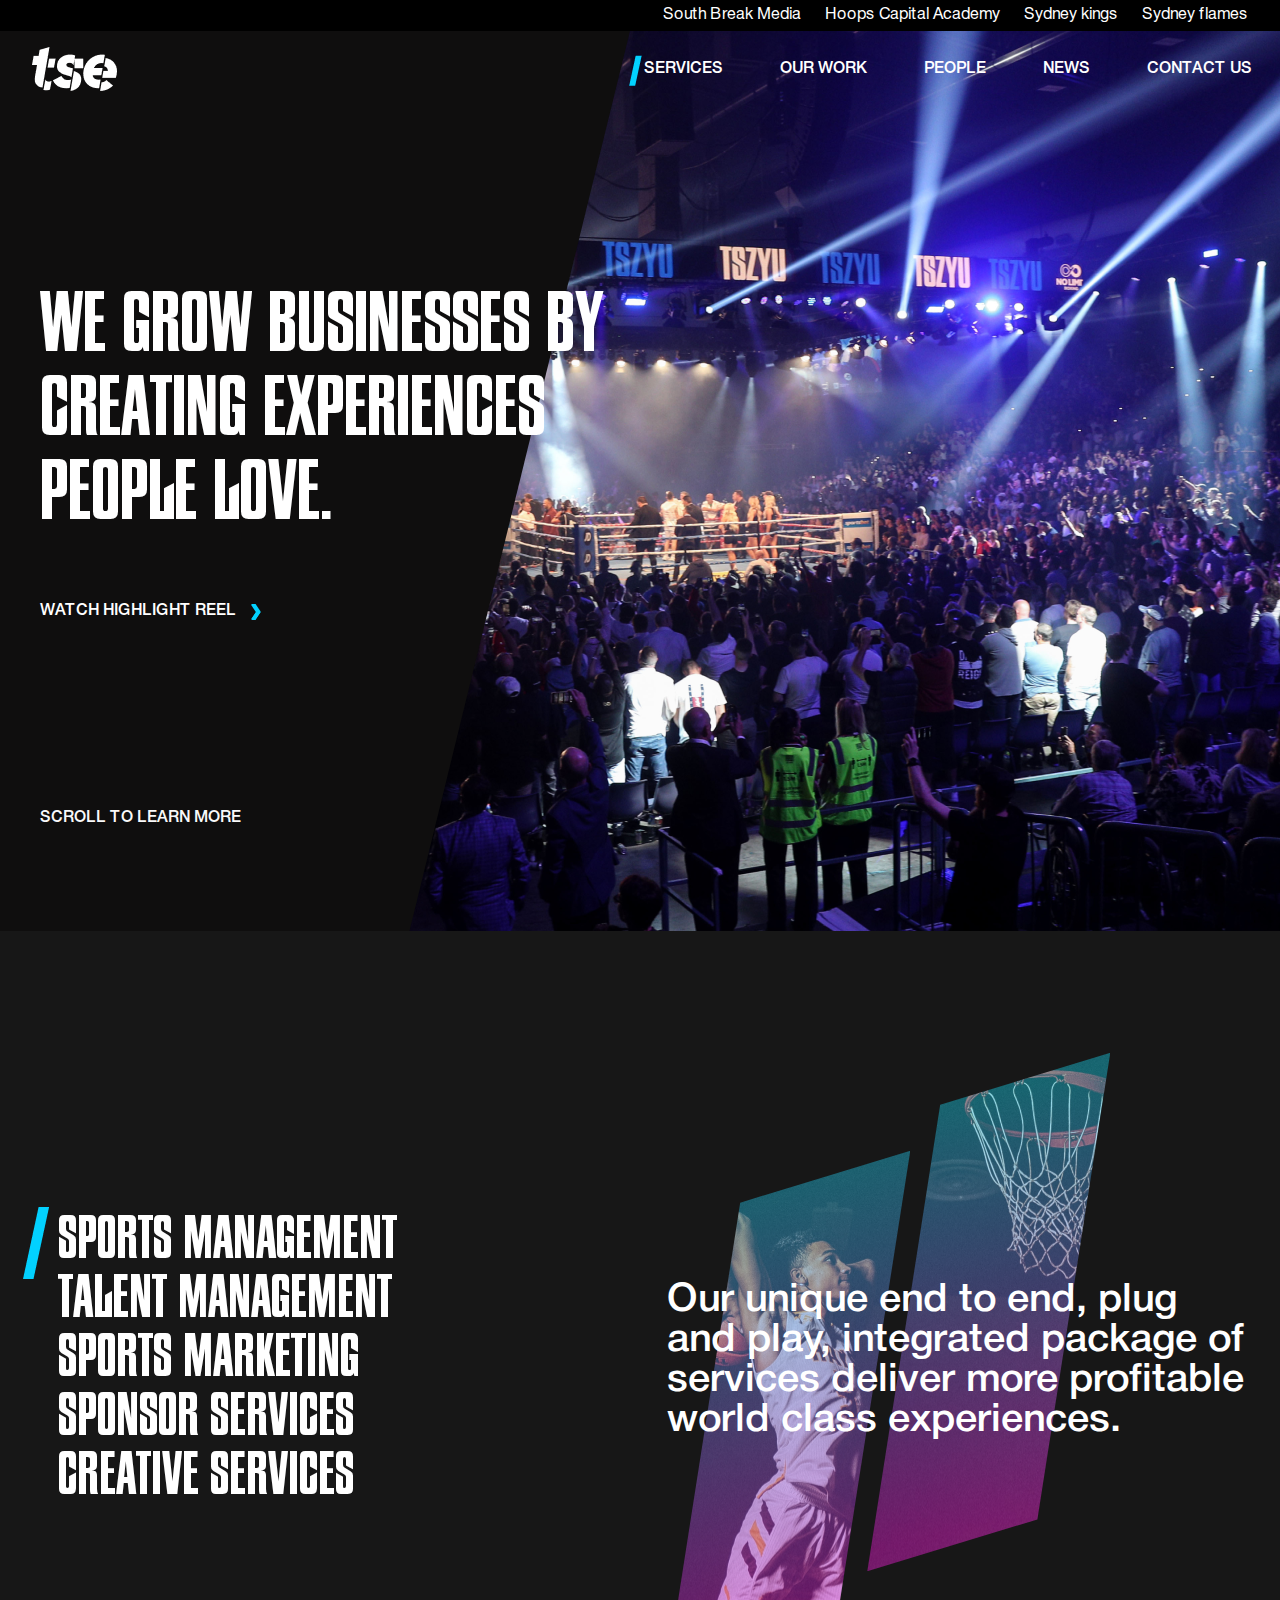
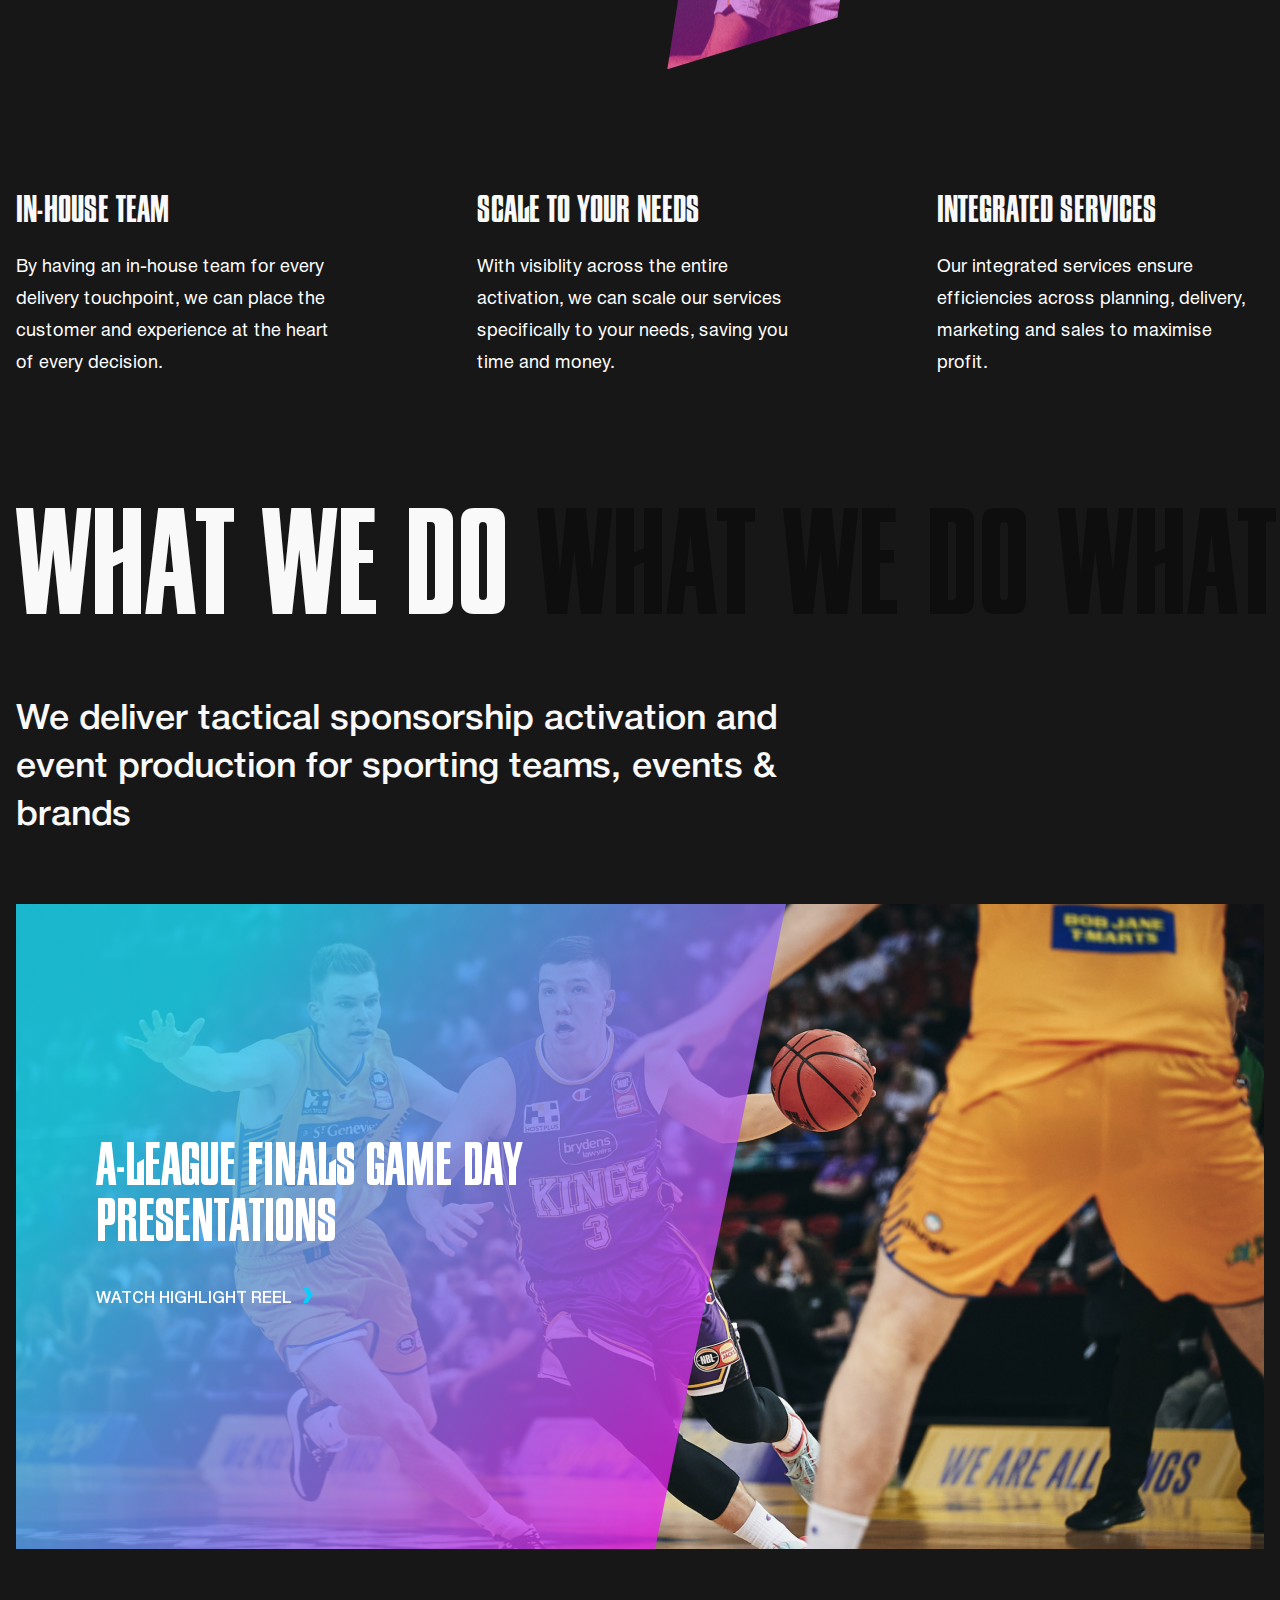
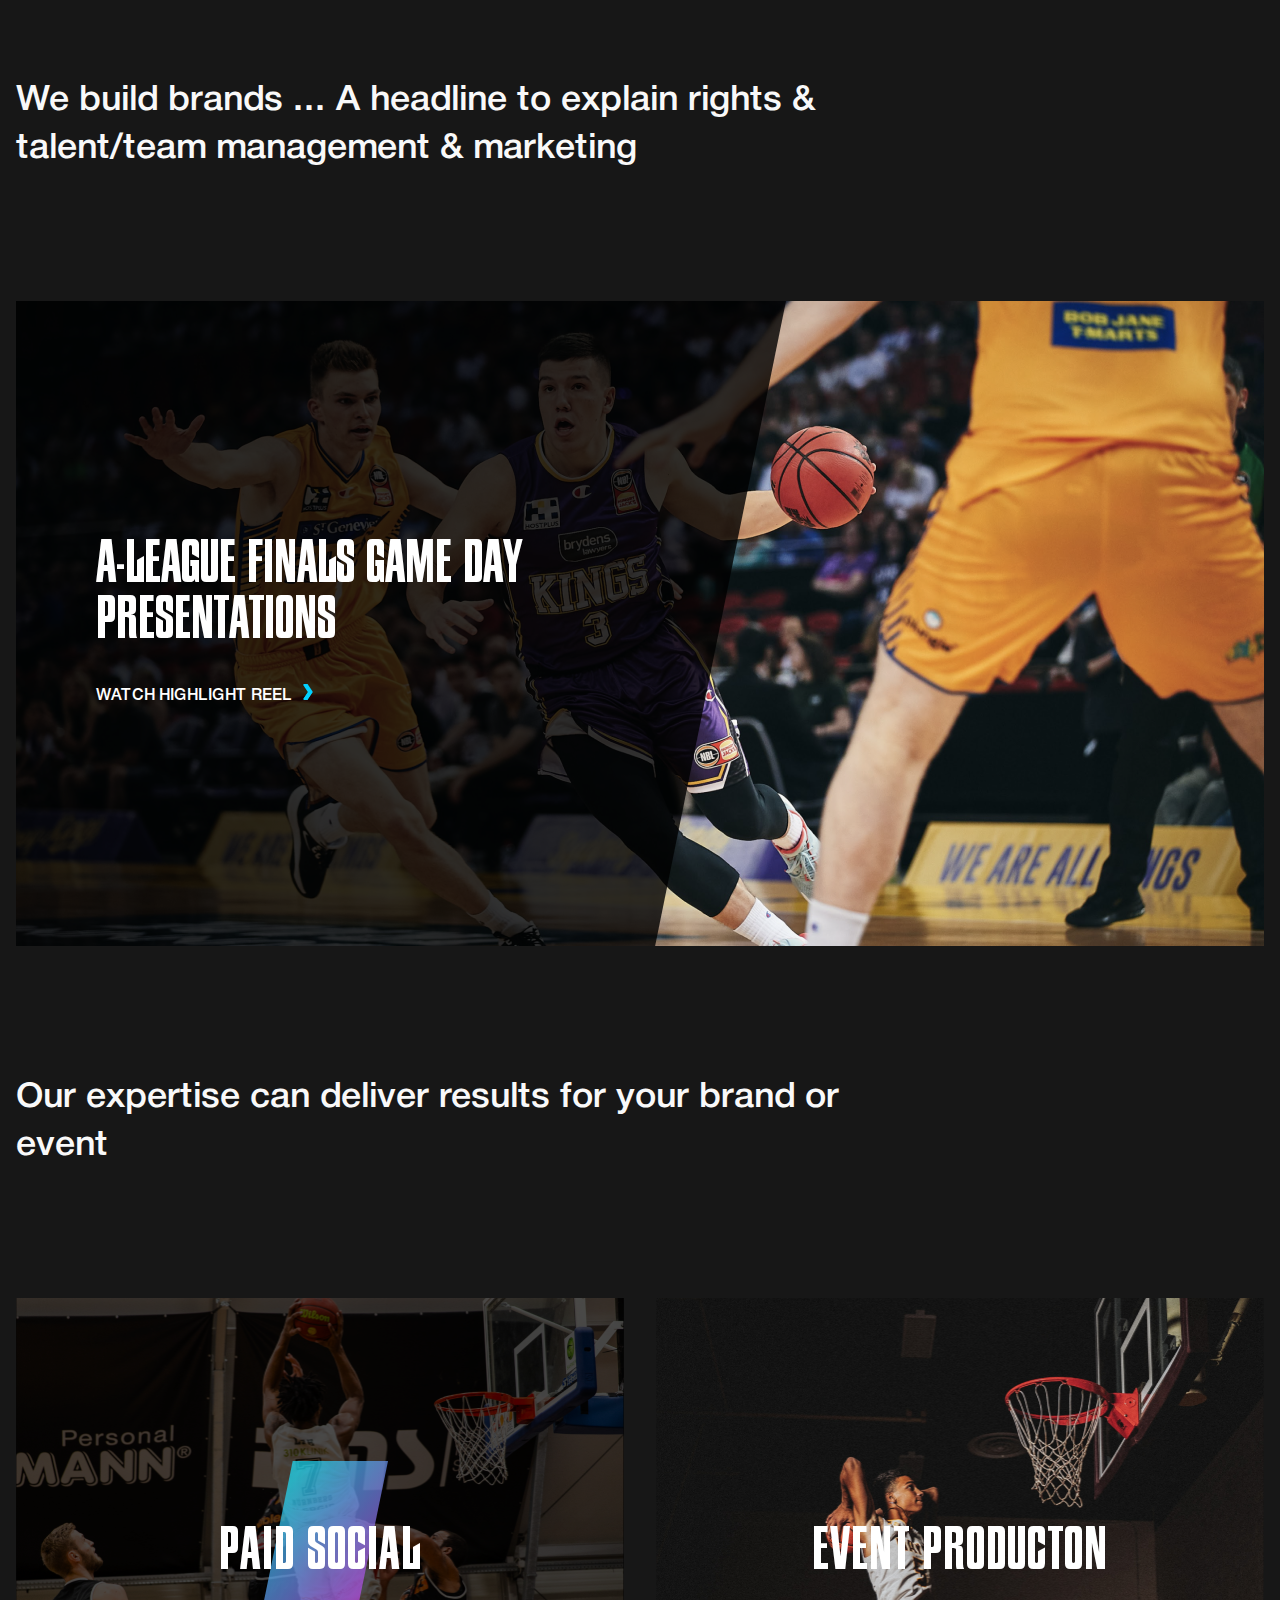
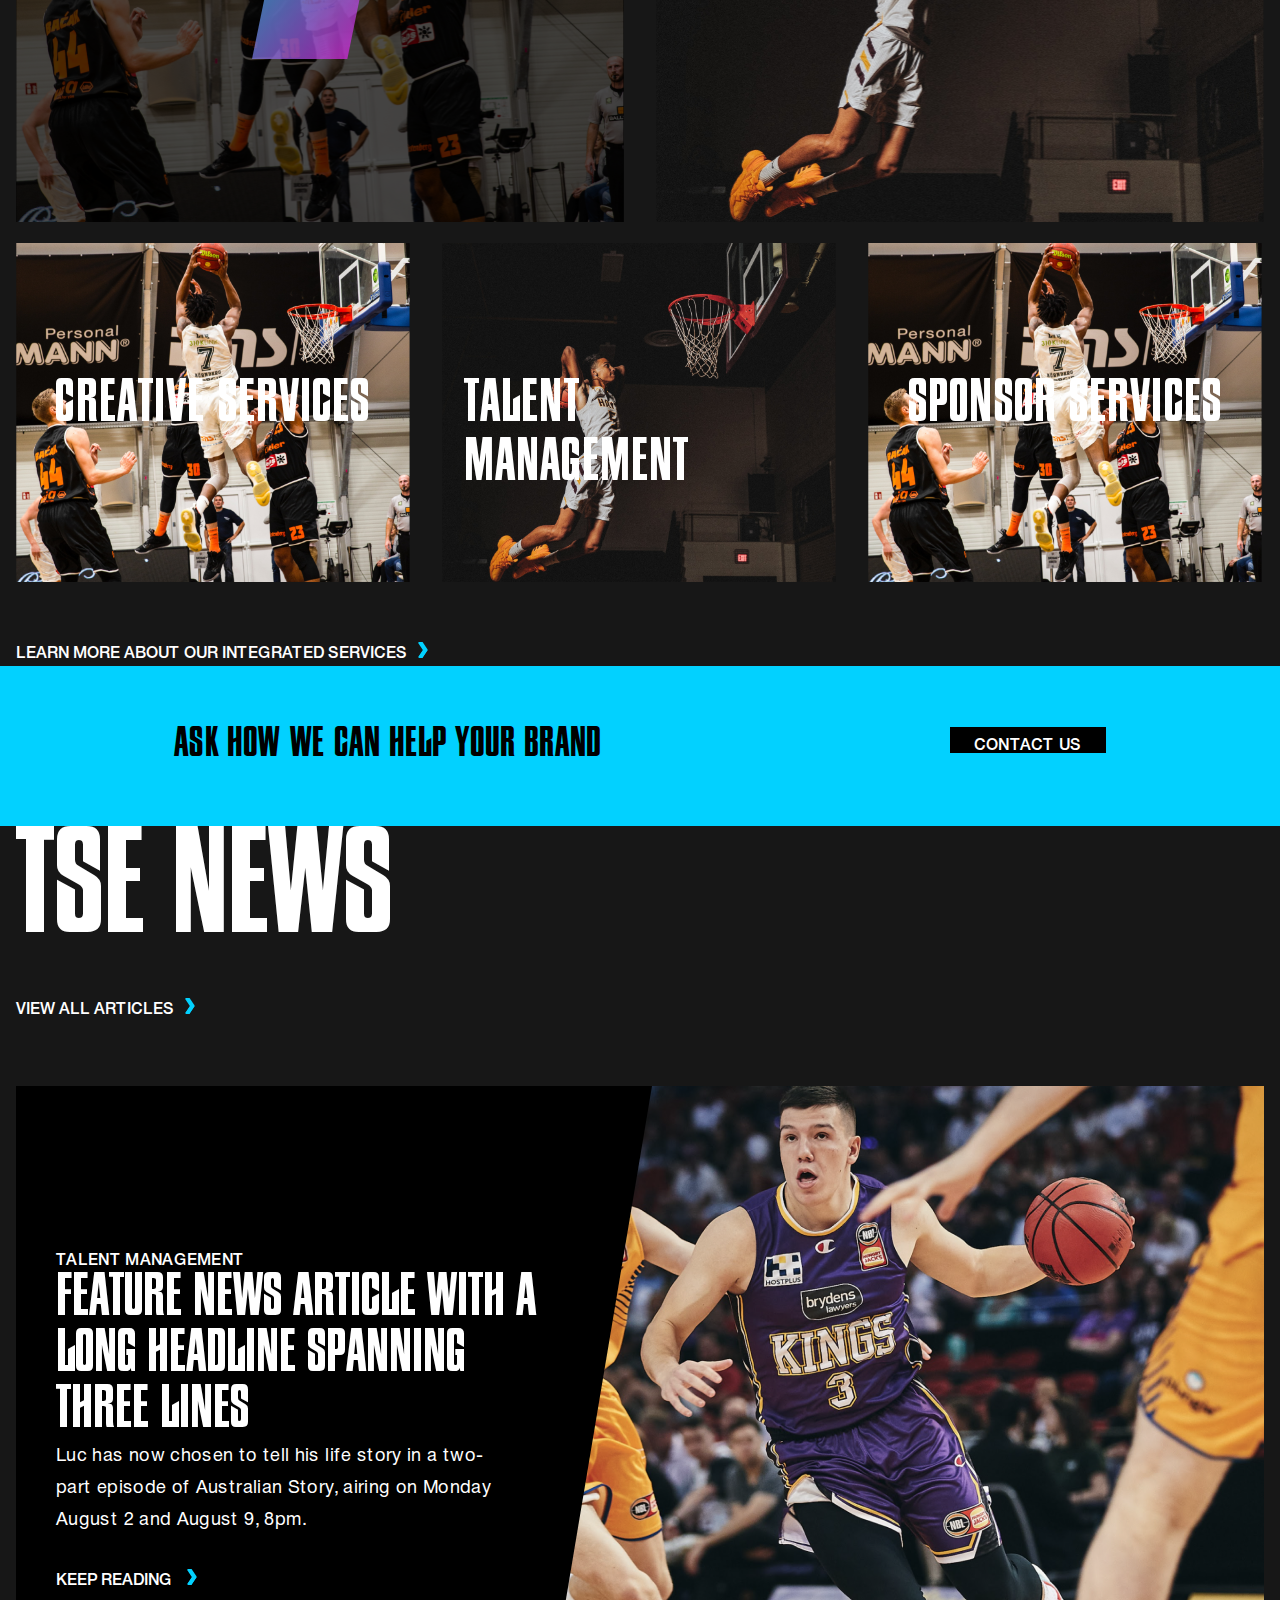
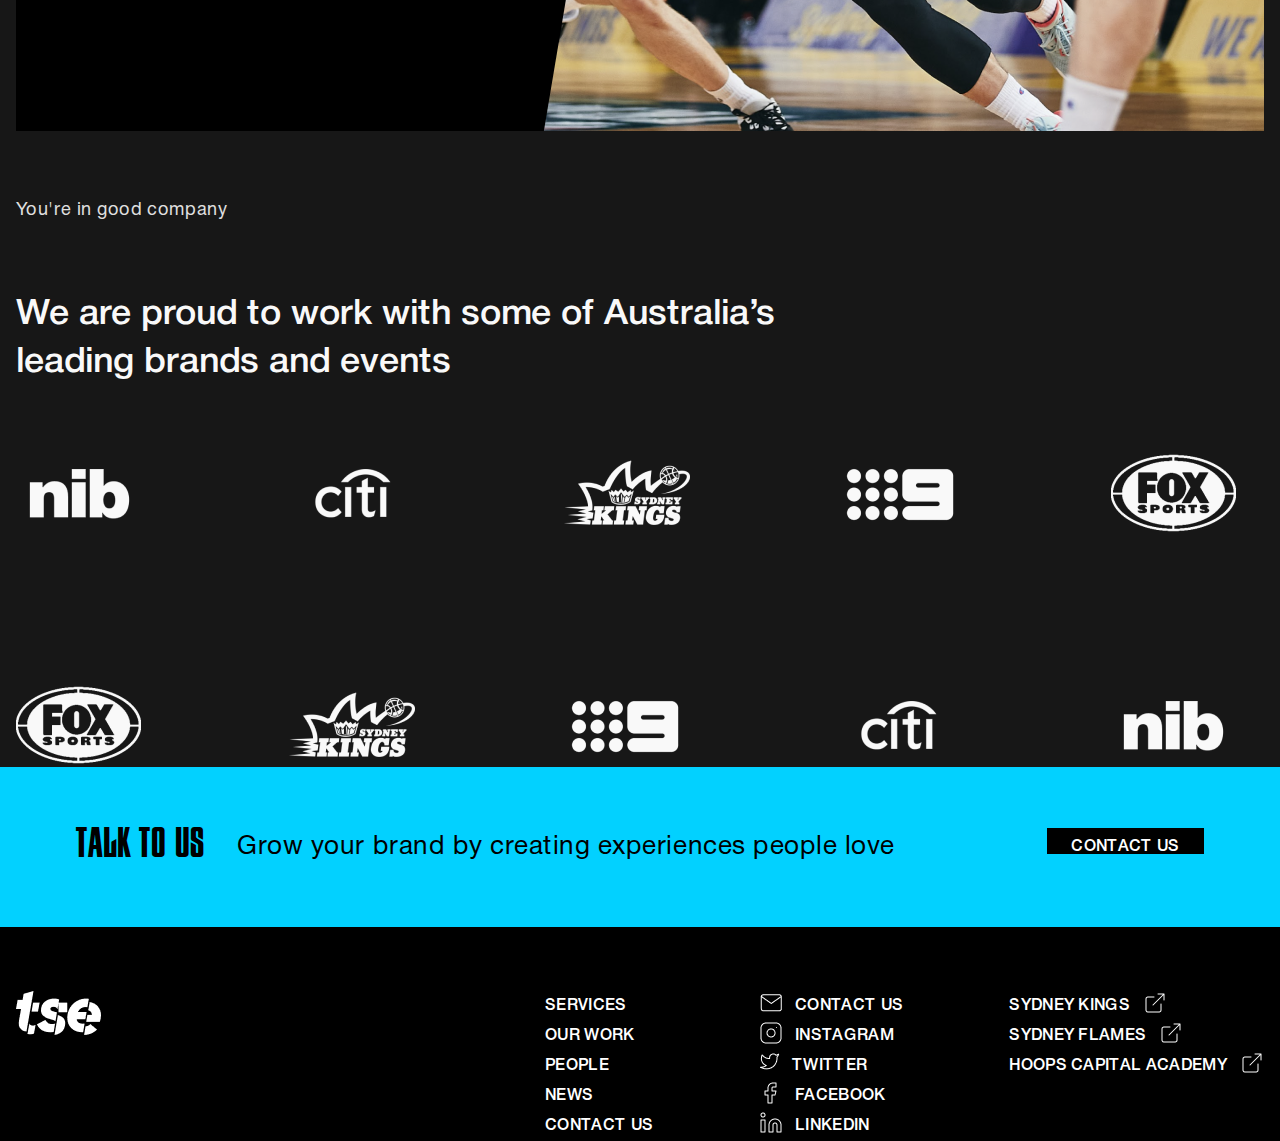
==== index.html @ 1f122dd1 "Made a slider" ====
<!doctype html>
<html lang="en">
    <head>
        <meta charset="utf-8">
        <title>TSE</title>
        <link rel="stylesheet" href="package/swiper-bundle.min.css" />
        <link rel="stylesheet" href="fonts/HelveticaNeue/stylesheet.css">
        <link rel="stylesheet" href="fonts/FiorelloCGCondensed/stylesheet.css">
        <link rel="stylesheet" href="css/reset.css">
        <link rel="stylesheet" href="css/style.css">
        
        <!-- <link rel="preconnect" href="fonts/FiorelloCGCondensed/stylesheet.css"> -->
        
        <meta name="viewport" content="width=device-width, initial-scale=1, minimum-scale=1, maximum-scale=1" />
    </head>
    <body>
        <section class="top-bar">
            <ul class="top-bar__items">
                <li><a href="#">South Break Media</a></li>
                <li><a href="#">Hoops Capital Academy</a></li>
                <li><a href="#">Sydney kings</a></li>
                <li><a href="#">Sydney flames</a></li>
            </ul>
        </section>
        <header class="header header-transparent">
            <img src="img/Logo.png">
            
                <nav class="header__navbar">
                    <ul>
                        <li class="active">
                            <!-- <img src="img/Slash Graphic.png"> -->
                            <a href="#" >Services</a>
                        </li>
                        <li><a href="#">OUR WORK</a></li>
                        <li><a href="#">People</a></li>
                        <li><a href="#">News</a></li>
                        <li><a href="#">Contact Us</a></li>
                    </ul>
                </nav>
            
        </header>
        <section class="preview">
            <img src="img/city-1 1 (1).png" class="preview__maim-img">
            <div class="previev__rectangle"></div>
            <div class="preview__text"> 
                <p class="preview__title">We grow businesses by creating experiences people love.</p>
                <p class="preview__watch-more"><a href="#">Watch highlight REEL <img src="img/Vector (8).png"></a></p>
                <p class="preview__learn-more"><a href="#">SCROLL TO LEARN MORE</a></p>
            </div>
        </section>
        <section class="services-tab">
            <div class="content-center">
                <div class="tab">
                    <button class="tablinks active"  onclick="openCity(event, 'London')">Sports Management</button>
                    <button class="tablinks" onclick="openCity(event, 'Paris')">Talent Management</button>
                    <button class="tablinks" onclick="openCity(event, 'Tokyo')">Sports Marketing</button>
                    <button class="tablinks" onclick="openCity(event, 'Sponsor')">Sponsor Services</button>
                    <button class="tablinks" onclick="openCity(event, 'Tokyo')">Creative Services</button>
                </div>
                <!-- <div class="services-tab__text-and-rectangle"> -->
                <div id="London" class="tabcontent" style="display: flex;">
                    <div class="services-tab__rectangle">
                        <div class="services-tab__rectangle-left" style="background: url(img/image-4.png)"></div>
                        <div class="services-tab__rectangle-right" style="background: url(img/image-5.png)"></div>
                    </div>
                    <p>Our unique end to end, plug and play, integrated package of services deliver more profitable world class experiences.</p>
                </div>
                
                <div id="Paris" class="tabcontent">
                    <p>Our unique end to end, plug and play, integrated package of services deliver more profitable world class experiences.</p>
                </div>
                
                <div id="Tokyo" class="tabcontent">
                    <div class="services-tab__rectangle">
                        <div class="services-tab__rectangle-left" style="background: url(img/image-4.png)"></div>
                        <div class="services-tab__rectangle-right" style="background: url(img/image-5.png)"></div>
                    </div>
                    <p>Our unique end to end, plug and play, integrated package of services deliver more profitable world class experiences.</p>
                </div>
                
                <div id="Sponsor" class="tabcontent">
                    <p>Our unique end to end, plug and play, integrated package of services deliver more profitable world class experiences.</p>
                </div>

                <div id="London" class="tabcontent">
                    <div class="services-tab__rectangle">
                        <div class="services-tab__rectangle-left" style="background: url(img/image-4.png)"></div>
                        <div class="services-tab__rectangle-right" style="background: url(img/image-5.png)"></div>
                    </div>
                        <p>Our unique end to end, plug and play, integrated package of services deliver more profitable world class experiences.</p>
                </div>
            </div>
            <div class="services-tab__wrapper">
                <div class="services-tab__wrapper-column">
                    <h2>IN-HOUSE TEAM</h2>
                    <p>By having an in-house team for every delivery touchpoint, we can place the customer and experience at the heart of every decision.</p>
                </div>
                <div class="services-tab__wrapper-column">
                    <h2>SCALE TO YOUR NEEDS</h2>
                    <p>With visiblity across the entire activation, we can scale our services specifically to your needs, saving you time and money.</p>
                </div>
                <div class="services-tab__wrapper-column">
                    <h2>INTEGRATED SERVICES</h2>
                    <p>Our integrated services ensure efficiencies across planning, delivery, marketing and sales to maximise profit.</p>
                </div>
            </div>
        </section>
        <section class="big-title">
            <div class="big-title__content-center">
                <div class="big-title__main">
                    <h1 class="big-title__white-title">What We do</h1>
                    <div class="big-title__black-title-main">
                        <h1 class="big-title__black-title">What We do</h1>
                        <h1 class="big-title__black-title">What We do</h1>
                    </div>
                </div>
                <p>We deliver tactical sponsorship activation and event production for sporting teams, events & brands </p>
        </section>
        <section class="sliders">
            <div class="sliders__content-center">
                <div class="swiper mySwiper">
                    <div class="swiper-wrapper">
                        <div class="swiper-slide sliders__main">
                            <img src="img/Rectangle.png">
                        <div class="sliders__rectangle">
                            <div class="sliders__rectangle-text">
                                <p class="sliders__rectangle-title">A-league finals game day presentations</p>
                                <p class="sliders__rectangle-watch-more"><a href="#">Watch highlight REEL <img src="img/Vector (8).png"></a></p>
                            </div>
                        </div>
                        </div>
                        <div class="swiper-slide sliders__main">
                            <img src="img/Rectangle.png">
                        <div class="sliders__rectangle">
                            <div class="sliders__rectangle-text">
                                <p class="sliders__rectangle-title">A-league finals game day presentations</p>
                                <p class="sliders__rectangle-watch-more"><a href="#">Watch highlight REEL <img src="img/Vector (8).png"></a></p>
                            </div>
                        </div>
                        </div>
                        <div class="swiper-slide sliders__main">
                            <img src="img/Rectangle.png">
                        <div class="sliders__rectangle sliders__rectangle-black">
                            <div class="sliders__rectangle-text">
                                <p class="sliders__rectangle-title">A-league finals game day presentations</p>
                                <p class="sliders__rectangle-watch-more"><a href="#">Watch highlight REEL <img src="img/Vector (8).png"></a></p>
                            </div>
                        </div>
                        </div>
                    </div>
                </div>
                <p class="sliders__text">We build brands ... A headline to explain rights & talent/team management & marketing</p>
                <div class="sliders__main">
                    <img src="img/Rectangle.png">
                <div class="sliders__rectangle sliders__rectangle-black">
                    <div class="sliders__rectangle-text">
                        <p class="sliders__rectangle-title">A-league finals game day presentations</p>
                        <p class="sliders__rectangle-watch-more"><a href="#">Watch highlight REEL <img src="img/Vector (8).png"></a></p>
                    </div>
                </div>
                
            </div>
            <p class="sliders__text">Our expertise can deliver results for your brand or event</p>
            <div class="sliders__wrapper">
                <a href="#" class="sliders__wrapper-item">
                    <img src="img/Rectangle 196.png">
                    <div class="sliders__transparent"></div>
                    <div class="sliders__rectangle-and-title">
                        <div class="sliders__wrapper-rectangle"></div>
                        <p>PAID SOCIAL</p>
                    </div>
                </a>
                <a href="#" class="sliders__wrapper-item">
                    <img src="img/Rectangle 197.png">
                    <!-- <div class="sliders__transparent"></div> -->
                    <div class="sliders__rectangle-and-title">
                        
                        <p>EVENT PRODUCTON</p>
                    </div>
                </a>
                <a href="#" class="sliders__wrapper-item sliders__wrapper-item-mini">
                    <img src="img/Rectangle 196.png">
                    <!-- <div class="sliders__transparent"></div> -->
                    <div class="sliders__rectangle-and-title">
                        <p>Creative Services</p>
                    </div>
                 </a>
                 <a href="#" class="sliders__wrapper-item sliders__wrapper-item-mini">
                    <img src="img/Rectangle 197.png">
                    <!-- <div class="sliders__transparent"></div> -->
                    <div class="sliders__rectangle-and-title">
                        <p>Talent Management</p>
                    </div>
                 </a>
                 <a href="#" class="sliders__wrapper-item sliders__wrapper-item-mini">
                    <img src="img/Rectangle 196.png">
                    <!-- <div class="sliders__transparent"></div> -->
                    <div class="sliders__rectangle-and-title">
                        <p>Sponsor Services</p>
                    </div>
                 </a>
                
            </div>
            <p class="sliders__rectangle-watch-more"><a href="#">Learn more about our integrated services<img src="img/Vector (8).png"></a></p>
            </div>
        </section>
        <section class="contact-us">
            <p class="contact-us__title">Ask how we can help your brand</p>
            <div><a href="#" class="contact-us__button">Contact us</a></div>
        </section>
        <section class="news">
            <div class="news__content-center">
                <h1>TSE News</h1>
                <p class="sliders__rectangle-watch-more"><a href="#">View all articles<img src="img/Vector (8).png"></a></p>
            
               <div class="sliders__main">
                    <img class="black-rectangle-sliders" src="img/Kings.png">
                <div class="sliders__black-rectangle">
                    <p class="sliders__rectangle-category">TALENT MANAGEMENT</p>
                    <div class="sliders__rectangle-text black-rectangle-sliders-text">
                        
                        <p class="sliders__rectangle-title">Feature news article with a long headline spanning three lines</p>
                        <p class="sliders__rectangle-main-text">Luc has now chosen to tell his life story in a two-part episode of Australian Story, airing on Monday August 2 and August 9, 8pm. </p>
                        <p class="sliders__rectangle-watch-more"><a href="#">keep reading <img src="img/Vector (8).png"></a></p>
                    </div>
                </div>
                </div>
                <div class="main-text-width">
                    <p class="small-text">You're in good company</p>
                    <p class="sliders__text">We are proud to work with some of Australia’s leading brands and events</p>
                </div>
                <div class="wrapper-logo">
                    <div class="wrapper-logo-item"><img src="img/Nib.png"></div>
                    <div class="wrapper-logo-item"><img src="img/City.png"></div>
                    <div class="wrapper-logo-item"><img src="img/Kin.png"></div>
                    <div class="wrapper-logo-item"><img src="img/9.png"></div>
                    <div class="wrapper-logo-item"><img src="img/Fox.png"></div>
                    <div class="wrapper-logo-item"><img src="img/Fox.png"></div>
                    <div class="wrapper-logo-item"><img src="img/Kin.png"></div>
                    <div class="wrapper-logo-item"><img src="img/9.png"></div>
                    <div class="wrapper-logo-item"><img src="img/City.png"></div>
                    <div class="wrapper-logo-item"><img src="img/Nib.png"></div>
                    
                </div>
            </div>
        </section>
        <section class="contact-us">
            <div class="contact-us__tittle-and-text">
                <p class="contact-us__title">Talk to us</p>
            <p class="contact-us__text">Grow your brand by creating experiences people love</p>
        </div>
            <div><a href="#" class="contact-us__button">Contact us</a></div>
        </section>
        <footer class="footer">
            <div class="footer__content-center">
            <div class="footer__logo">
                <img src="img/Logo.png">
            </div>
            <div class="footer__main">
                <div class="footer__menu">
                    <nav class="footer__navbar">
                        <ul>
                            <li><a href="#" >Services</a></li>
                            <li><a href="#">OUR WORK</a></li>
                            <li><a href="#">People</a></li>
                            <li><a href="#">News</a></li>
                            <li><a href="#">Contact Us</a></li>
                        </ul>
                    </nav>
                </div>
                <div class="footer__main-social-media">
                    <div class="footer__social-media"><img src="img/Email.png"><a href="#">CONTACT US</a></div>
                    <div class="footer__social-media"><img src="img/instagram.png"><a href="#">Instagram</a></div>
                    <div class="footer__social-media"><img src="img/twitter .png"><a href="#">Twitter</a></div>
                    <div class="footer__social-media"><img src="img/Facebook .png"><a href="#">Facebook</a></div>
                    <div class="footer__social-media"><img src="img/linkedin.png"><a href="#">LINKEDIN</a></div>
                </div>
                <div class="footer__links">
                    <div class="footer__links-elem"><a href="#">SYDNEY KINGS</a><img src="img/external-link.png"></div>
                    <div class="footer__links-elem"><a href="#">SYDNEY FLAMES</a><img src="img/external-link.png"></div>
                    <div class="footer__links-elem"><a href="#">Hoops Capital Academy</a><img src="img/external-link.png"></div>
                </div>
            </div>
        </div>
        </footer>  
        <script src="package/swiper-bundle.min.js"></script>
        <script src="TSE.js"></script>
    </body>
---- fonts/HelveticaNeue/stylesheet.css ----
@font-face {
    font-family: 'HelveticaNeueCyr';
    src: url('HelveticaNeueCyr-MediumItalic.woff2') format('woff2'),
        url('HelveticaNeueCyr-MediumItalic.woff') format('woff');
    font-weight: 500;
    font-style: italic;
    font-display: swap;
}

@font-face {
    font-family: 'HelveticaNeueCyr';
    src: url('HelveticaNeueCyr-Medium.woff2') format('woff2'),
        url('HelveticaNeueCyr-Medium.woff') format('woff');
    font-weight: 500;
    font-style: normal;
    font-display: swap;
}

@font-face {
    font-family: 'HelveticaNeueCyr';
    src: url('HelveticaNeueCyr-MediumItalic.woff2') format('woff2'),
        url('HelveticaNeueCyr-MediumItalic.woff') format('woff');
    font-weight: 500;
    font-style: italic;
    font-display: swap;
}

@font-face {
    font-family: 'HelveticaNeueCyr';
    src: url('HelveticaNeueCyr-BoldItalic.woff2') format('woff2'),
        url('HelveticaNeueCyr-BoldItalic.woff') format('woff');
    font-weight: bold;
    font-style: italic;
    font-display: swap;
}

@font-face {
    font-family: 'HelveticaNeueCyr';
    src: url('HelveticaNeueCyr-Roman.woff2') format('woff2'),
        url('HelveticaNeueCyr-Roman.woff') format('woff');
    font-weight: normal;
    font-style: normal;
    font-display: swap;
}

@font-face {
    font-family: 'HelveticaNeueCyr';
    src: url('HelveticaNeueCyr-Italic.woff2') format('woff2'),
        url('HelveticaNeueCyr-Italic.woff') format('woff');
    font-weight: normal;
    font-style: italic;
    font-display: swap;
}

@font-face {
    font-family: 'HelveticaNeueCyr';
    src: url('HelveticaNeueCyr-Bold.woff2') format('woff2'),
        url('HelveticaNeueCyr-Bold.woff') format('woff');
    font-weight: bold;
    font-style: normal;
    font-display: swap;
}

@font-face {
    font-family: 'HelveticaNeueCyr';
    src: url('HelveticaNeueCyr-Italic.woff2') format('woff2'),
        url('HelveticaNeueCyr-Italic.woff') format('woff');
    font-weight: normal;
    font-style: italic;
    font-display: swap;
}

@font-face {
    font-family: 'HelveticaNeueCyr';
    src: url('HelveticaNeueCyr-Medium.woff2') format('woff2'),
        url('HelveticaNeueCyr-Medium.woff') format('woff');
    font-weight: 500;
    font-style: normal;
    font-display: swap;
}

@font-face {
    font-family: 'HelveticaNeueCyr';
    src: url('HelveticaNeueCyr-Roman.woff2') format('woff2'),
        url('HelveticaNeueCyr-Roman.woff') format('woff');
    font-weight: normal;
    font-style: normal;
    font-display: swap;
}

@font-face {
    font-family: 'HelveticaNeueCyr';
    src: url('HelveticaNeueCyr-BoldItalic.woff2') format('woff2'),
        url('HelveticaNeueCyr-BoldItalic.woff') format('woff');
    font-weight: bold;
    font-style: italic;
    font-display: swap;
}

@font-face {
    font-family: 'HelveticaNeueCyr';
    src: url('HelveticaNeueCyr-Bold.woff2') format('woff2'),
        url('HelveticaNeueCyr-Bold.woff') format('woff');
    font-weight: bold;
    font-style: normal;
    font-display: swap;
}
---- fonts/FiorelloCGCondensed/stylesheet.css ----
@font-face {
    font-family: 'Fiorello CG Condensed';
    src: url('FiorelloCGCondensed.woff2') format('woff2'),
        url('FiorelloCGCondensed.woff') format('woff');
    font-weight: normal;
    font-style: normal;
    font-display: swap;
}
---- css/style.css ----
body{
    font-family: 'HelveticaNeueCyr';
}
.top-bar {
    background-color:#000000;
}
.top-bar__items {
    display: flex;
    justify-content: flex-end;
    gap: 24px;
    padding-top: 8px;
    padding-bottom: 8px;
    padding-right: 32px;
}
.top-bar__items a {
    color: #FFFFFF;

}
.header {
    display: flex;
    justify-content: space-between;
    align-items: center;
    height: 76px;
    margin-bottom: -76px;
}
.header__navbar {
    z-index: 2;
}
.header__navbar ul {
    display: flex;
    gap: 29px;
}
.header__navbar li {
    text-transform: uppercase;
    margin-right: 28px;
    position: relative;
   
}
.header__navbar a {
    color: #FFFFFF;
    font-weight: 500;
}
.header__navbar li.active::before {
    content: url('../img/Slash Graphic.png');
    color: #02D1FF;
    font-size: 30px;
    font-weight: bold;
    position: absolute;
    top: -7px;
    left: -15px;
}
.header-transparent img {
    z-index: 2;
    margin-left: 32px;
}
.preview__maim-img {
    
    height: 100%;
    width: 100%;
    position: absolute;
    object-fit: cover;
    
}
.preview {
    height: 900px;
    position: relative;
}
.previev__rectangle {
    width: 630px;
    height: 100%;
    background-color: #0F0E0E;
    clip-path: polygon(0% 0%, 100% 0%, 65% 100%, 0% 100%);
    position: absolute;
    
}
.preview__text {
    position: relative;
    width: 612px;
    padding-top: 257px;
    margin-left: 40px;
}
.preview__title {
    font-family: 'Fiorello CG Condensed';
    font-size: 80px;
    font-weight: 400;
    color: #FFFFFF;
    text-transform: uppercase;
   

}
.preview__watch-more  {
    font-size: 16px;
    text-transform: uppercase;
    font-weight: 500;
     margin-top: 64px;
}
.preview__watch-more a {
    color: #FFFFFF;
}
.preview__watch-more img {
    margin-left: 11px;
}

.preview__learn-more  {
   text-transform: uppercase;
    font-weight: 500;
    margin-top: 191px;
}
.preview__learn-more a {
    color: #F9F9F9;
}

.services-tab {
    background-color: #171717;
    display: flex;
    justify-content: center;
    flex-direction: column;
    align-items: center;
}
.content-center {
    max-width: 1248px;
    display: flex;
    align-items: center;
    justify-content: space-between;
    padding-top: 125px;
    padding-bottom: 128px;
    gap: 17vw;
}

.tab button.active::before {
    content: url('../img/Slash Graphic-2.png');
    position: absolute;
    top: -7px;
    left: -35px;
}
/* Стиль табуляции */
.tab {
    width: 417px;
    padding-left: 37px;
}
/* Стиль кнопок внутри вкладок */
.tab button {
    font-family:'Fiorello CG Condensed' ;
    font-weight: 400;
    font-size: 56px;
    text-transform: uppercase;
     display: block;
    background-color: inherit;
    color: #FFFFFF;
    width: 100%;
    border: none;
    outline: none;
    text-align: left;
    cursor: pointer;
    transition: 0.3s;
    position: relative;
}
    
/* Изменение цвета фона кнопок при наведении курсора мыши */
.tab button:hover {
    /* background-color: #ddd; */
}
/* Создание класса активной/текущей "вкладки кнопки" */
.tab button.active {
     /* background-color: #ccc; */
}
/* Стиль содержимого вкладки */
.tabcontent {
    display: none;
    color: #FFFFFF;
    padding: 0px 12px;
    position: relative;
    border-left: none;
    min-height: 610px;
    align-items: center;
}
.tabcontent p {
    max-width: 580px;
    position: relative;
    font-family:'HelveticaNeueCyr';
    font-weight: 500;
    font-size: 40px;
}
.services-tab__rectangle {
    position: absolute;
    display: flex;
}
.services-tab__rectangle-left {
    width: 243px;
    height: 518.45px;
    margin-top: 98px;
    margin-right: -43px;
    clip-path: polygon(30% 10%, 100% 0%, 70% 90%, 0% 100%);
}
.services-tab__rectangle-right {
    width: 243px;
    height: 518.45px;
    clip-path: polygon(30% 10%, 100% 0%, 70% 90%, 0% 100%);
}
.services-tab__wrapper {
    display: flex;
    gap: 133.5px;
    flex-wrap: wrap;
}
.services-tab__wrapper-column {
    width: 327px;
}
.services-tab__wrapper-column h2 {
    font-family:'Fiorello CG Condensed';
    font-weight: 400;
    font-size: 36px;
    color: #F9F9F9;
    padding-bottom: 20px;
}
.services-tab__wrapper-column p{
    font-family:'HelveticaNeueCyr';
    color: #FFFFFF;
    font-weight: 400;
    font-size: 18px;
    line-height: 32px;
}
.big-title { 
    background-color: #171717;
    display: flex;
    flex-direction: column;
    align-items: center;
    overflow-x: hidden;
    
}
.big-title__main {
    display: flex;
    gap: 2vw;
    padding-top: 128px;
    padding-bottom: 48px;
}
.big-title h1 {
    font-family: 'Fiorello CG Condensed';
    font-weight: 400;
    font-size: 140px;
    line-height: 140px;
    text-transform: uppercase;
}
.big-title__white-title {
    color: #F9F9F9;
    min-width: 521px;
}
.big-title__black-title {
    color: #0F0E0E;
    min-width: 521px;

}
.big-title p {
    max-width: 825px;
    font-family: 'HelveticaNeueCyr';
    font-weight: 500;
    font-size: 36px;
    line-height: 48px;
    color: #F9F9F9;
  
}
.big-title__content-center {
    width: 1248px;
    position: relative;
    
}
.big-title__black-title-main {
    display: flex;
    position: absolute;
    left: 521px;
}

.sliders {
    background-color: #171717;
    display: flex;
    justify-content: center;
   
}
.sliders__content-center {
    width: 1248px;
    /* position: relative; */
   

}
.sliders__main {
    position: relative;
   
    padding-top: 64px;
    padding-bottom: 64px;
}

.sliders__content-center img {
    position: absolute;

}
.sliders__rectangle {
    width: 770px;
    height: 645px;
    display: flex;
    align-items: center;
    background: linear-gradient(129.07deg, rgba(30, 224, 251, 0.8) 18.88%, rgba(237, 22, 227, 0.8) 92.67%);
    clip-path: polygon(0% 0%, 100% 0%, 83% 100%, 0% 100%);
}
.sliders__rectangle-text {
   
    padding-left: 80px;
}
.sliders__rectangle-title {
    max-width: 484px;
    font-family: 'Fiorello CG Condensed';
    font-weight: 400;
    font-size: 56px;
    line-height: 56px;
    text-transform: uppercase;
    color: #FFFFFF;
    

}
.sliders__rectangle-watch-more  {
    font-family: 'HelveticaNeueCyr';
    font-weight: 500;
    font-size: 16px;
    line-height: 24px;
    text-transform: uppercase;
    
    padding-top: 32px;
   

}
.sliders__rectangle-watch-more a{
    color: #FFFFFF;
}
.sliders__rectangle-watch-more img {
    margin-left: 11px;
}
.sliders__text {
    max-width: 825px;
    font-family: 'HelveticaNeueCyr';
    font-weight: 500;
    font-size: 36px;
    line-height: 48px;
    color: #F9F9F9;
    padding-bottom: 64px;
    padding-top: 64px;
    
}
.sliders__rectangle-black{
    background: rgba(0, 0, 0, 0.8);
}
.sliders__wrapper {
    display: flex;
    flex-wrap: wrap;
    gap: 32px;
    padding-top: 64px;
    padding-bottom: 40px;
}
/* .sliders__wrapper img {
    height: 100%;
} */
.sliders__wrapper-item {
    width: 608px; 
    height: 524px;
    display: flex;
    align-items: center;
    justify-content: center;
    position: relative;
} 
.sliders__wrapper-rectangle {
    width: 136.15px;
height: 198.76px;
background: linear-gradient(129.07deg, #1EE0FB 18.88%, #ED16E3 92.67%);
clip-path: polygon(30% 0%, 100% 0%, 70% 100%, 0% 100%);
opacity: 0.7;
}
.sliders__rectangle-and-title p {
    position: absolute;
    font-family: 'Fiorello CG Condensed';
font-weight: 400;
font-size: 56px;
letter-spacing: 0.02em;
text-transform: uppercase;
top: 64px;

color: #FFFFFF;
}
.sliders__transparent {
    width: 608px; 
    height: 524px;
    background-color: #000000;
    opacity: 0.7;
}
.sliders__rectangle-and-title {
    position: absolute;
    Width: 350px;
    height: 198.76px;
    display: flex;
    justify-content: center;
}
.sliders__wrapper-item-mini {
    width: 394px;
    height: 316px;
} 
.contact-us {
    background-color: #02D1FF;
    display: flex;
    justify-content: space-around;
    align-items: center;

}
.contact-us__title {
    font-family: 'Fiorello CG Condensed';
    font-weight: 400;
    font-size: 40px;
    line-height: 40px;
    text-align: center;
    letter-spacing: 0.02em;
    text-transform: uppercase;
    color: #000000;
    padding-bottom: 60px;
    padding-top: 60px;

}
.contact-us__button {
    font-family: 'HelveticaNeueCyr';
    font-weight: 500;
    font-size: 16px;
    line-height: 24px;
    letter-spacing: 0.02em;
    text-transform: uppercase;
    color: #FFFFFF;
    background-color: #000000;
    padding-top: 12px;
    padding-bottom: 12x;
    padding-left: 24px;
    padding-right: 24px;

}
.news {
    background-color: #171717;
    display: flex;
    justify-content: center;
}
.news__content-center {
    width: 1248px;
    
    position: relative;

}
.news h1 {
    font-family: 'Fiorello CG Condensed';
    font-weight: 400;
    font-size: 140px;
    line-height: 140px;
    text-transform: uppercase;
    color: #FFFFFF;
}
.black-rectangle-sliders {
    position: absolute;
    right: 0;

}
.sliders__black-rectangle {
    width: 636px;
    height: 645px;
    display: flex;
    flex-direction: column;
    justify-content: center;
    background: #000000;
    clip-path: polygon(0% 0%, 100% 0%, 83% 100%, 0% 100%);
}
.sliders__rectangle-category {
    font-family: 'HelveticaNeueCyr';
    font-weight: 500;
    font-size: 16px;
    line-height: 24px;
    letter-spacing: 0.02em;
    text-transform: uppercase;
    color: #FFFFFF;
    padding-left: 40px;
    padding-top: 24px;

}
.sliders__rectangle-main-text {
    max-width: 460px;
    font-family: 'HelveticaNeueCyr';
    font-weight: 400;
    font-size: 18px;
    line-height: 32px;

    letter-spacing: 0.02em;

    color: #FFFFFF;

}
.black-rectangle-sliders-text {
    padding-left: 40px;
    
}
.main-text-width {
    width: 825px;
}
.small-text {
    font-family: 'HelveticaNeueCyr';
    
    font-weight: 400;
    font-size: 18px;
    line-height: 32px;
   

    letter-spacing: 0.02em;

  
    color: #E0E0E0;
}
.wrapper-logo {
    display: flex;
    gap: 148px;
  
    flex-wrap: wrap;
}
.wrapper-logo-item {
    width: ;
}
.contact-us__tittle-and-text {
    display: flex;
    align-items: center;
}
.contact-us__text {
    font-family: 'HelveticaNeueCyr';
    font-weight: 400;
    font-size: 26px;
    line-height: 38px;
    text-align: center;
    letter-spacing: 0.02em;
    color: #000000;
    margin-left: 32px;
}
.footer {
    background-color: #000000;
   
    padding-top: 64px;
}
.footer__content-center {
    width: 1248px;
    display: flex;
    justify-content: space-between;
    margin: auto;
}
.footer__main {
    display: flex;
    width: 719px;
    justify-content: space-between;
}
.footer__navbar ul {
    display: flex;
    flex-direction: column;
}
.footer__main a {
    font-family: 'HelveticaNeueCyr';
    font-weight: 500;
    font-size: 16px;
    line-height: 30px;
    letter-spacing: 0.02em;
    text-transform: uppercase;
    color: #FFFFFF;

}
.footer__social-media img {
    margin-right: 12px;
}
.footer__links-elem img {
    margin-left: 13px;
}

/* .swiper {
    width: 100%;
    height: 100%;
  }

  .swiper-slide {
    text-align: center;
    font-size: 18px;
    background: #fff;
    display: flex;
    justify-content: center;
    align-items: center;
  }

  .swiper-slide img {
    display: block;
    width: 100%;
    height: 100%;
    object-fit: cover;
  } */
---- fonts/FiorelloCGCondensed/stylesheet.css ----
@font-face {
    font-family: 'Fiorello CG Condensed';
    src: url('FiorelloCGCondensed.woff2') format('woff2'),
        url('FiorelloCGCondensed.woff') format('woff');
    font-weight: normal;
    font-style: normal;
    font-display: swap;
}
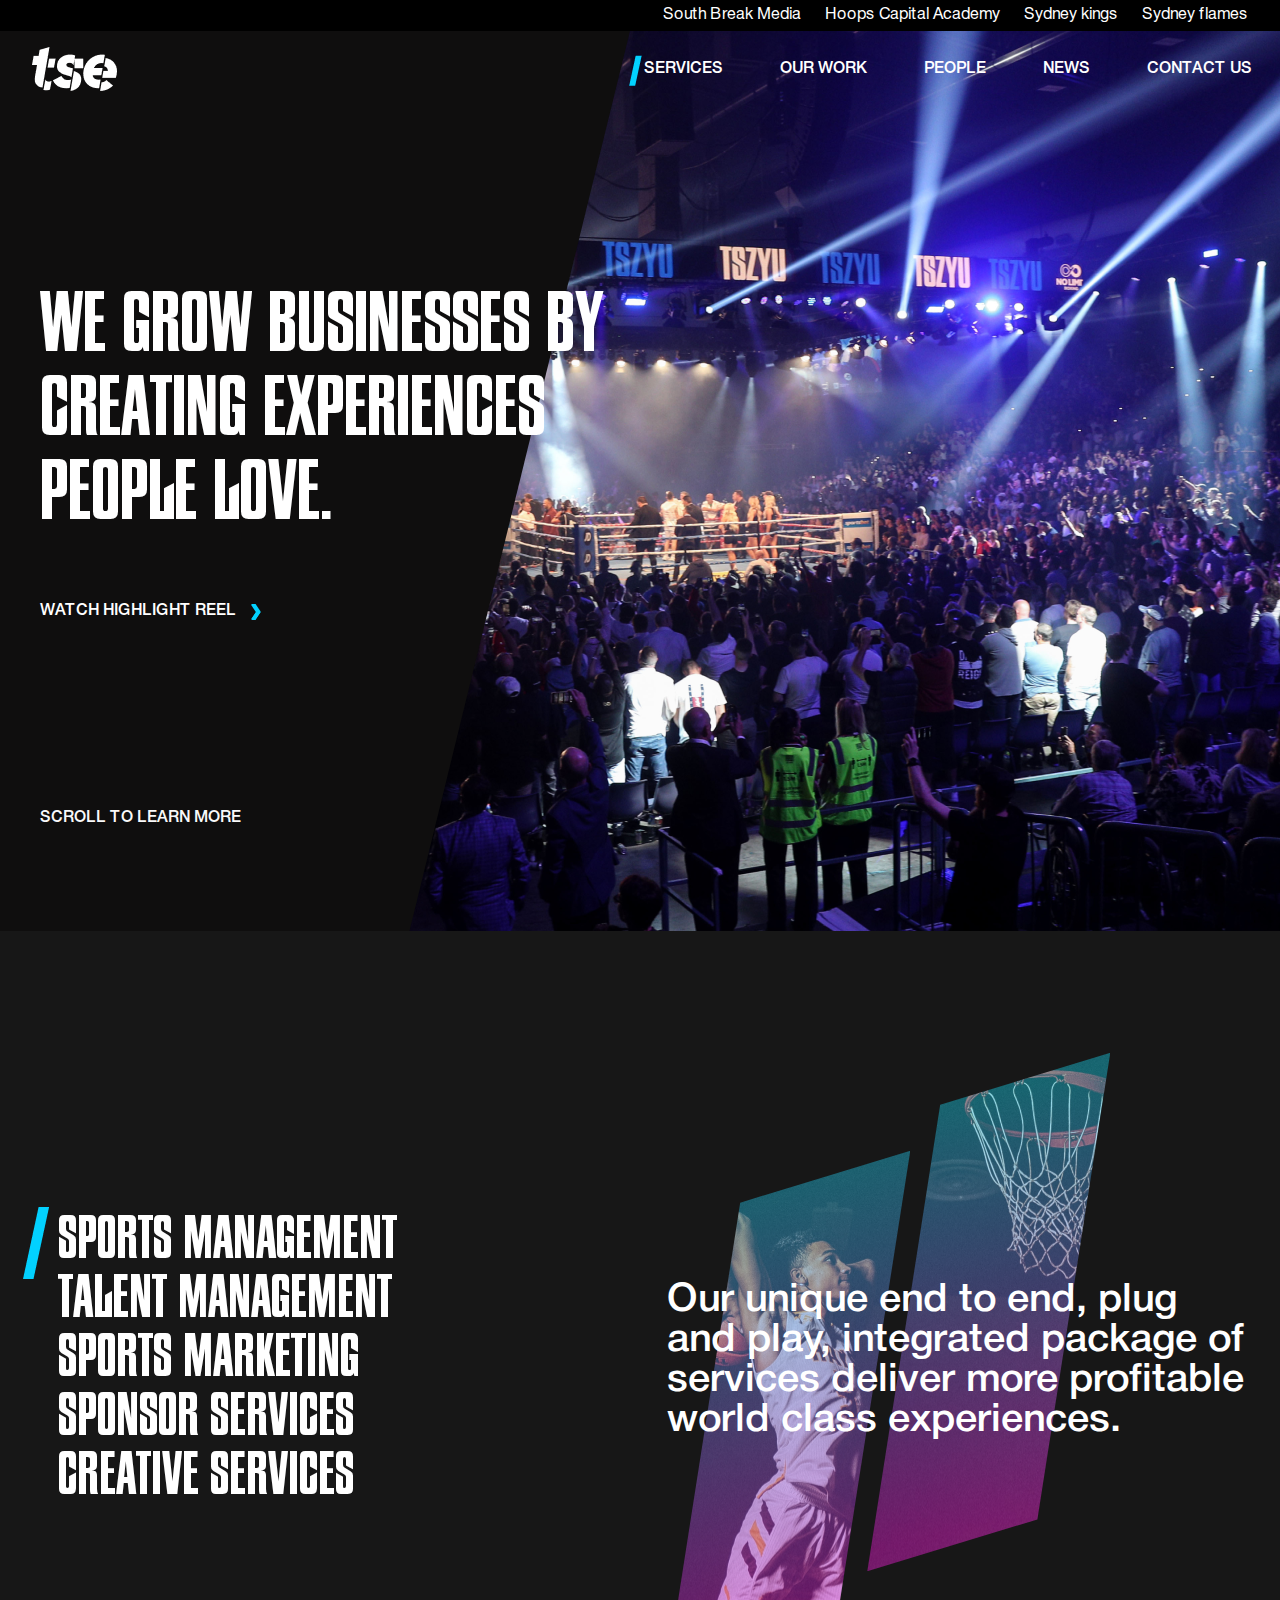
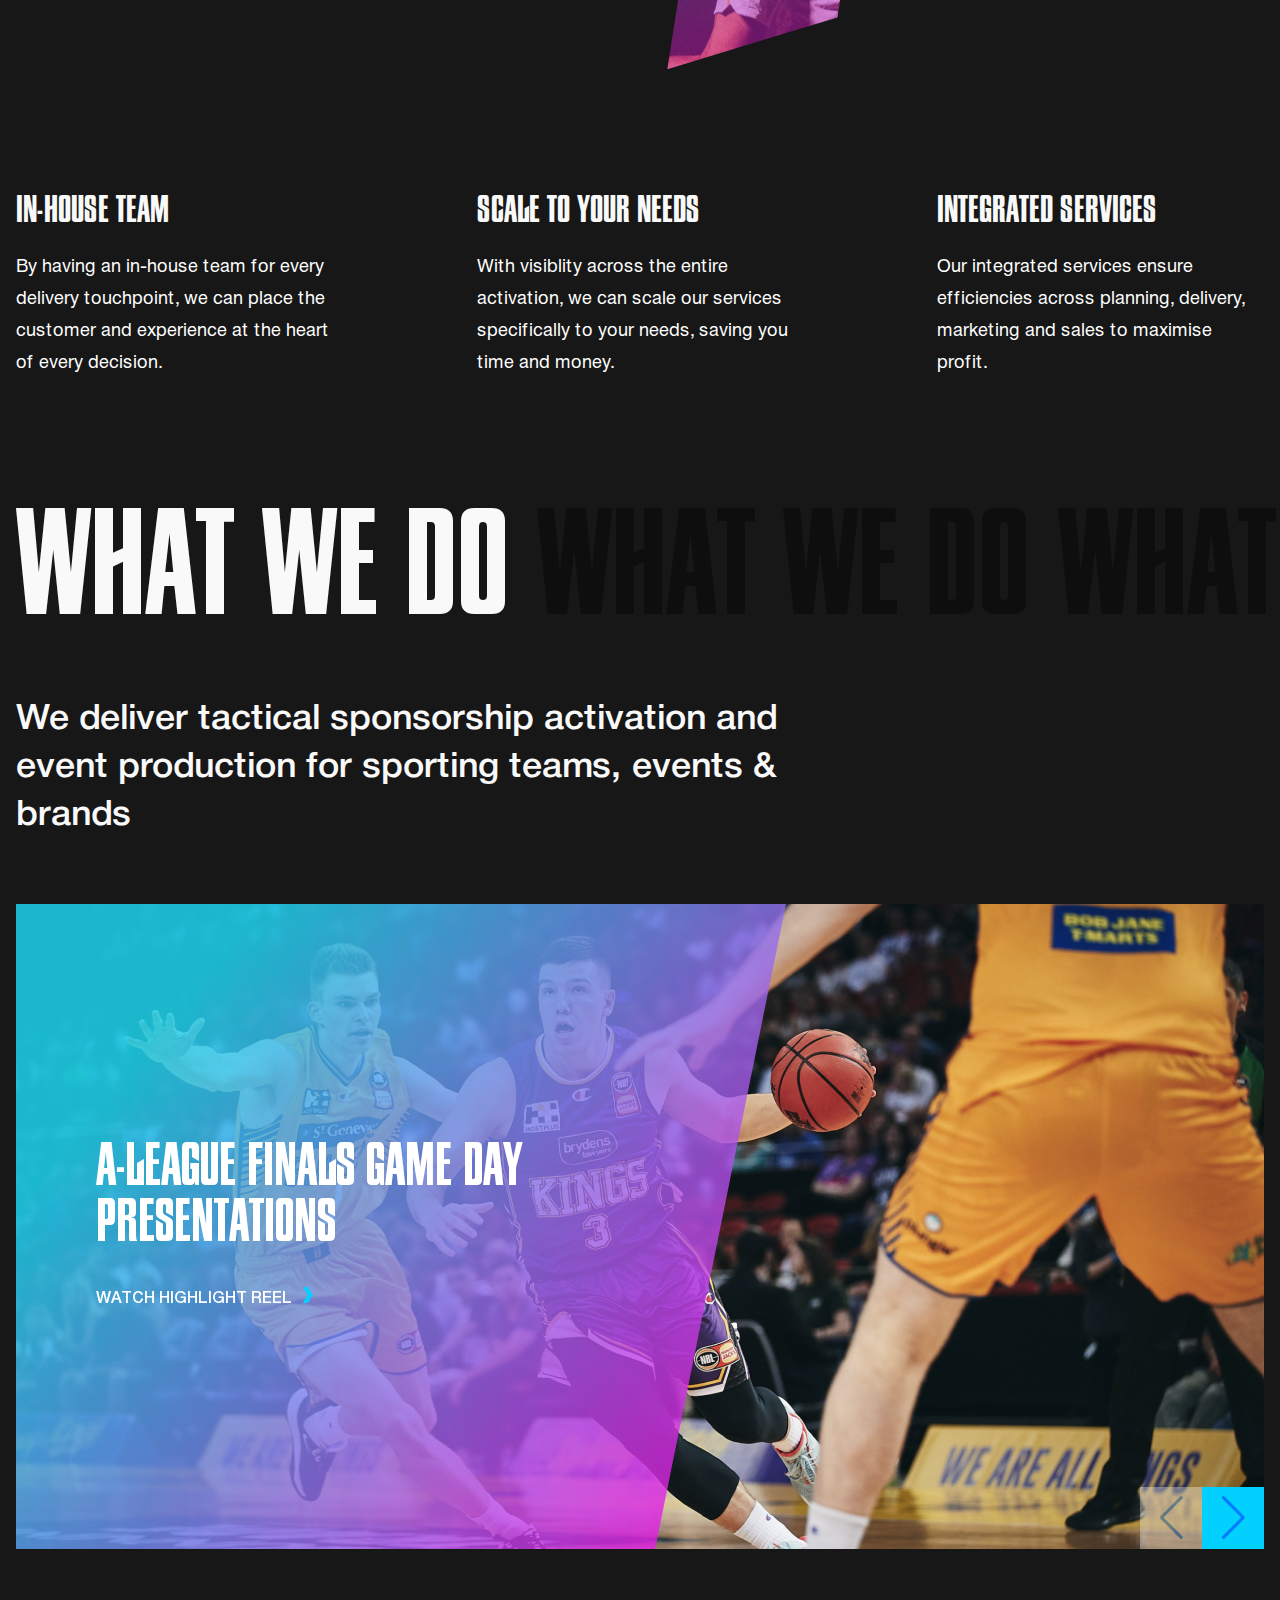
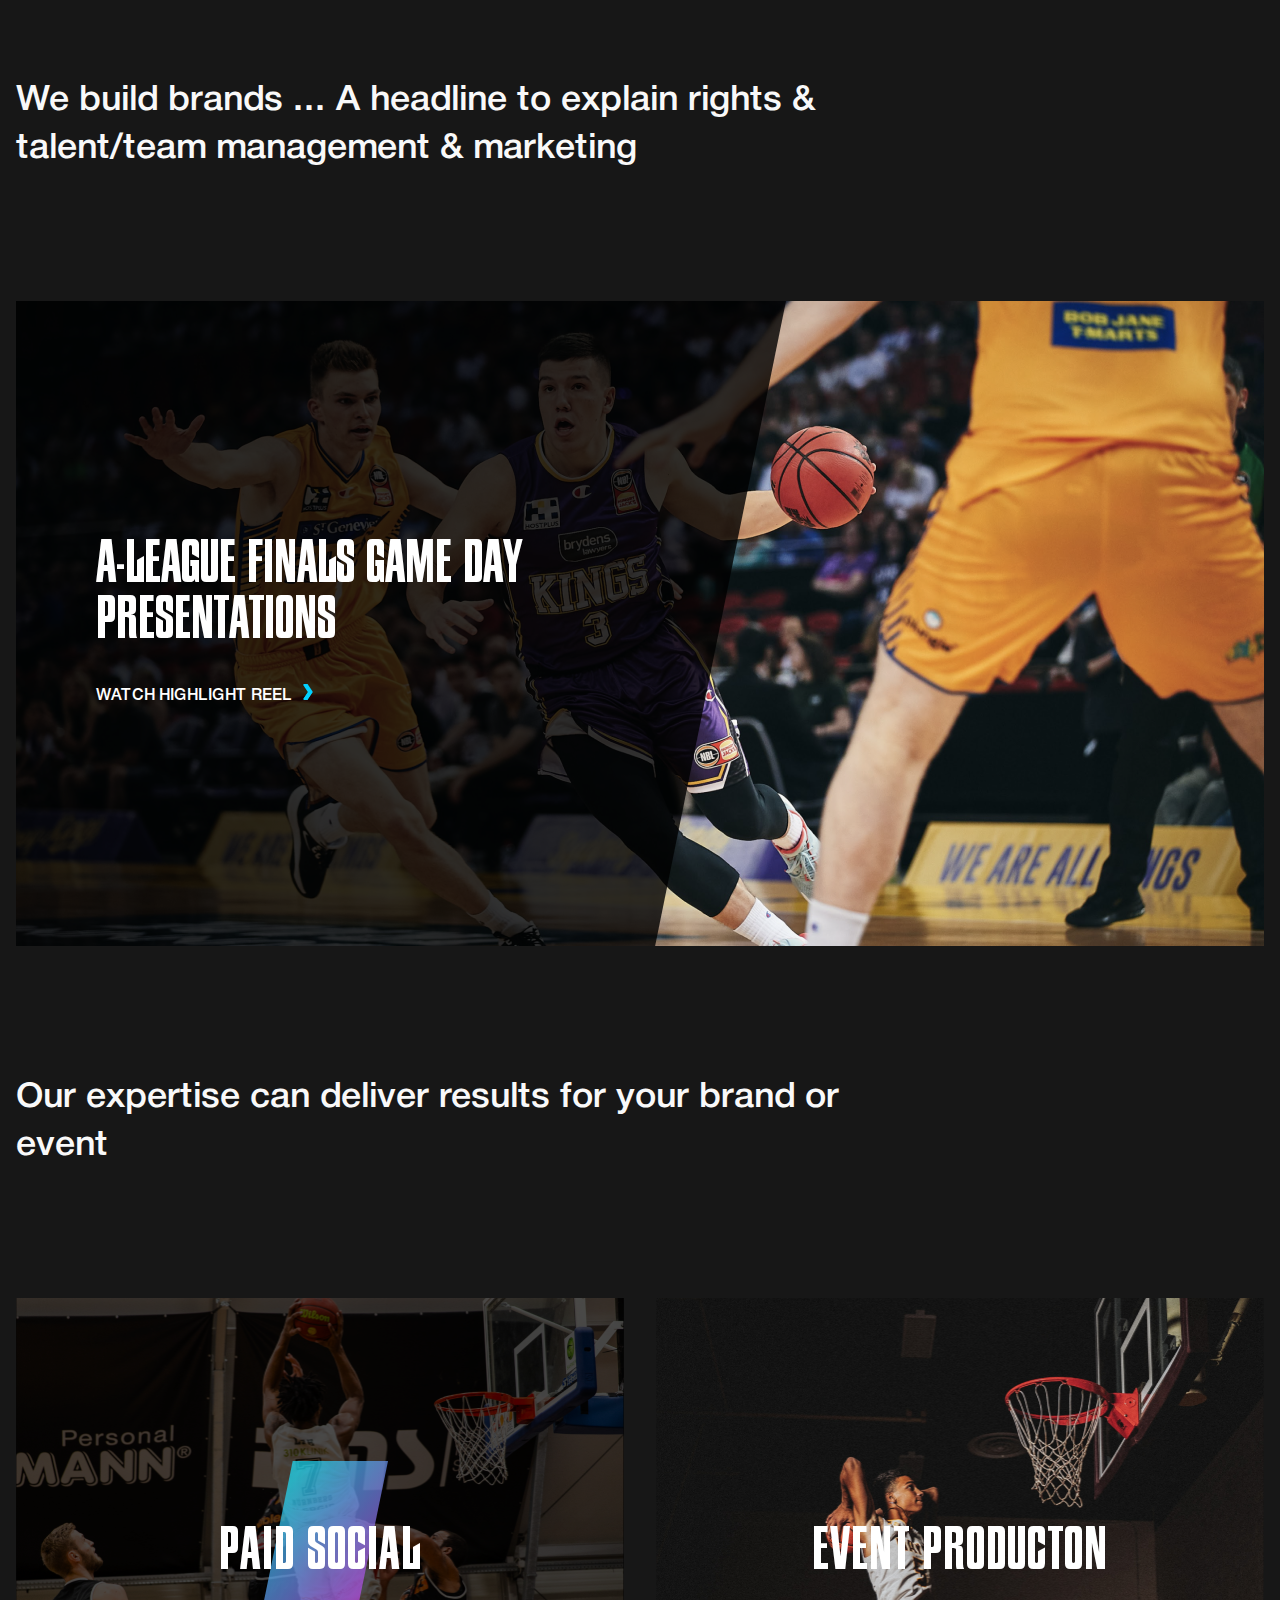
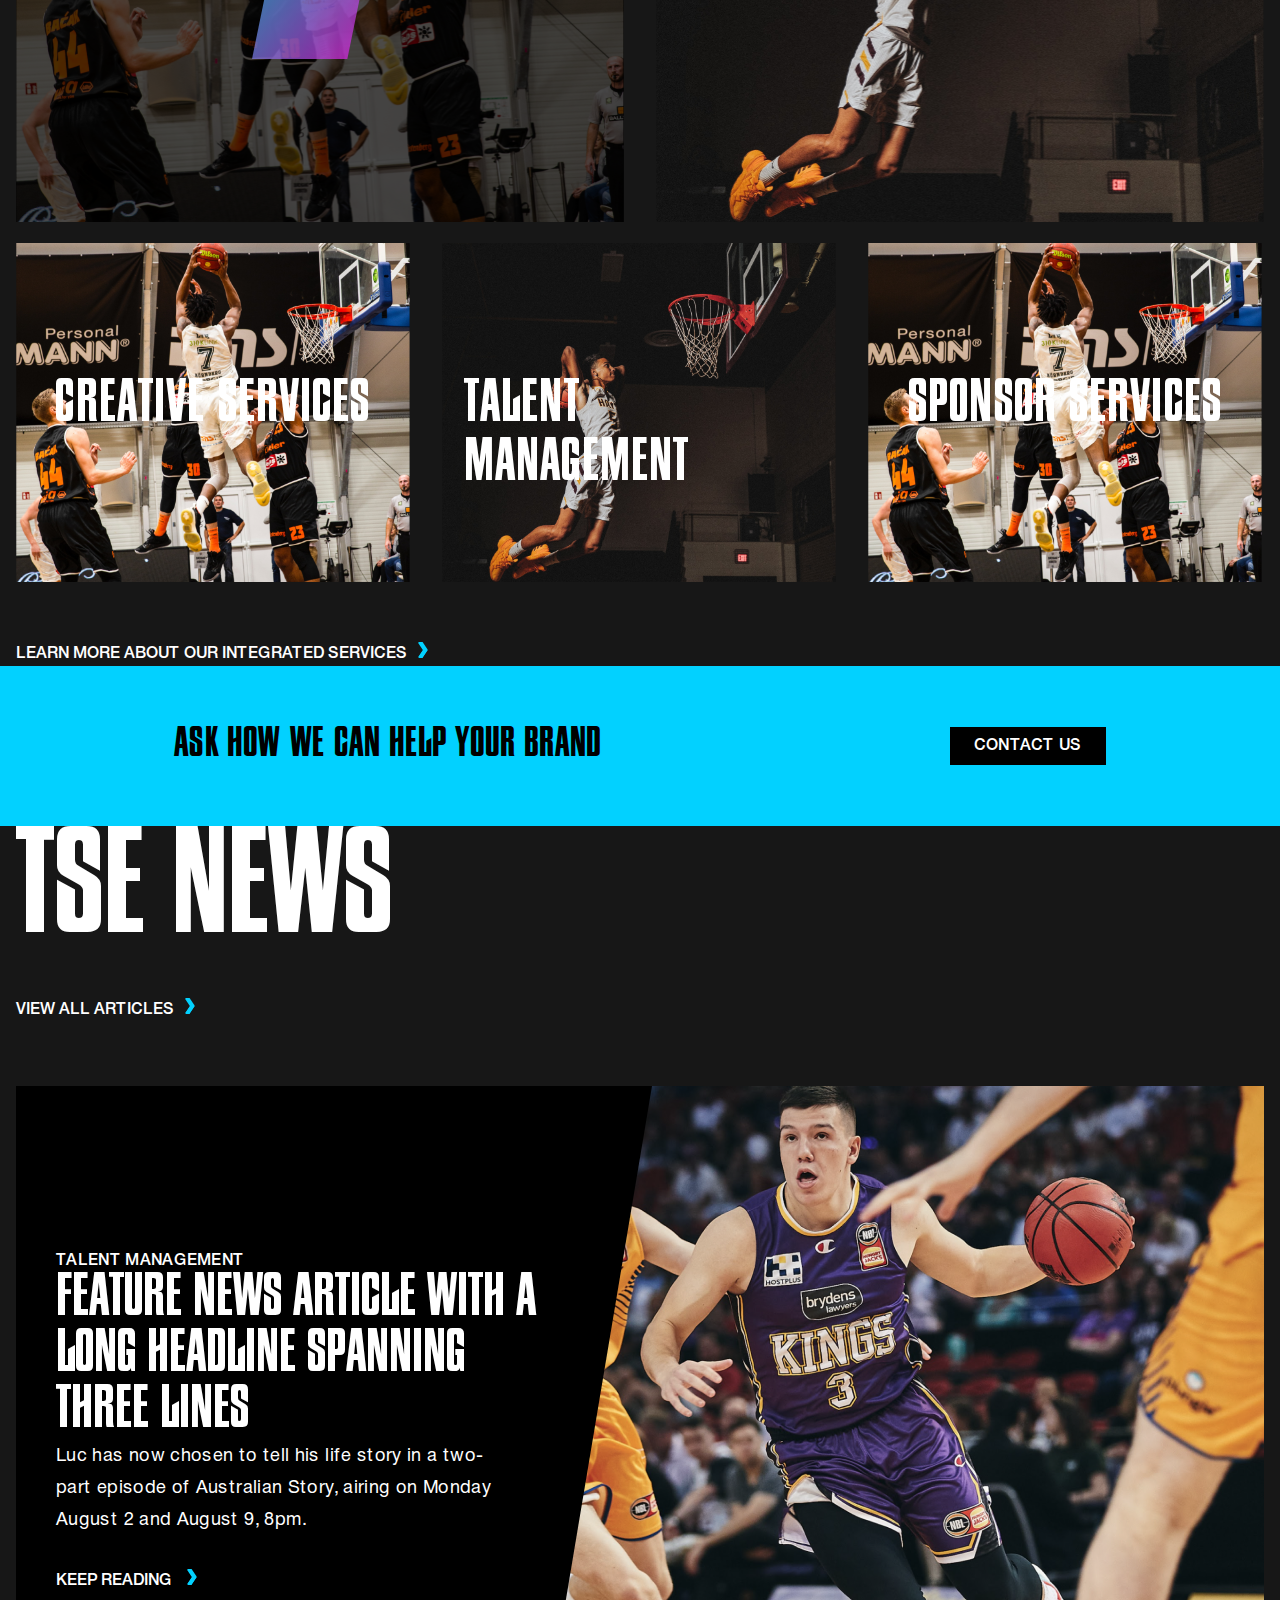
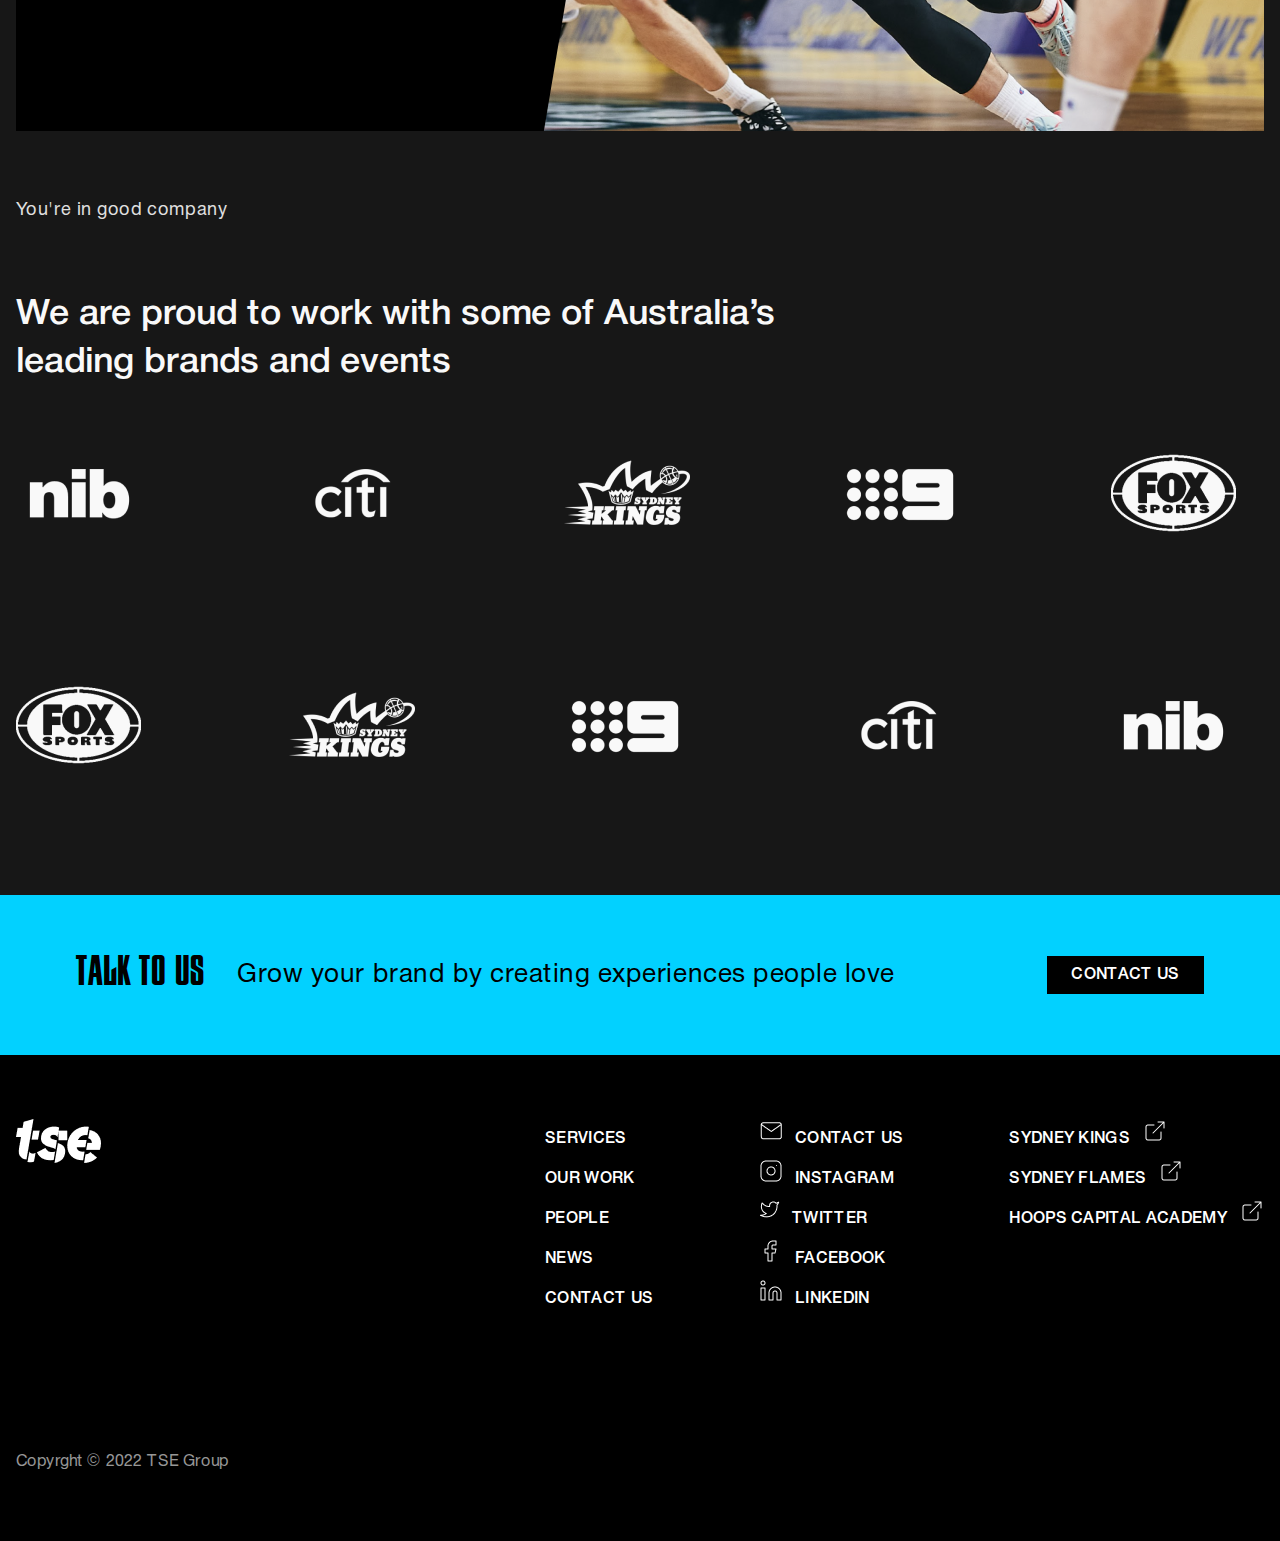
==== commit 1737a18b: "Edited the slider" ====
--- a/index.html
+++ b/index.html
@@ -148,6 +148,8 @@
                         </div>
                         </div>
                     </div>
+                    <div class="swiper-button-next"></div>
+                    <div class="swiper-button-prev"></div>
                 </div>
                 <p class="sliders__text">We build brands ... A headline to explain rights & talent/team management & marketing</p>
                 <div class="sliders__main">
@@ -253,35 +255,40 @@
         </section>
         <footer class="footer">
             <div class="footer__content-center">
-            <div class="footer__logo">
-                <img src="img/Logo.png">
-            </div>
-            <div class="footer__main">
-                <div class="footer__menu">
-                    <nav class="footer__navbar">
-                        <ul>
-                            <li><a href="#" >Services</a></li>
-                            <li><a href="#">OUR WORK</a></li>
-                            <li><a href="#">People</a></li>
-                            <li><a href="#">News</a></li>
-                            <li><a href="#">Contact Us</a></li>
-                        </ul>
-                    </nav>
-                </div>
-                <div class="footer__main-social-media">
-                    <div class="footer__social-media"><img src="img/Email.png"><a href="#">CONTACT US</a></div>
-                    <div class="footer__social-media"><img src="img/instagram.png"><a href="#">Instagram</a></div>
-                    <div class="footer__social-media"><img src="img/twitter .png"><a href="#">Twitter</a></div>
-                    <div class="footer__social-media"><img src="img/Facebook .png"><a href="#">Facebook</a></div>
-                    <div class="footer__social-media"><img src="img/linkedin.png"><a href="#">LINKEDIN</a></div>
-                </div>
-                <div class="footer__links">
-                    <div class="footer__links-elem"><a href="#">SYDNEY KINGS</a><img src="img/external-link.png"></div>
-                    <div class="footer__links-elem"><a href="#">SYDNEY FLAMES</a><img src="img/external-link.png"></div>
-                    <div class="footer__links-elem"><a href="#">Hoops Capital Academy</a><img src="img/external-link.png"></div>
-                </div>
-            </div>
-        </div>
+               <div class="footer__logo-and-menu">
+                 <div class="footer__logo">
+                    <img src="img/Logo.png">
+                </div>
+                <div class="footer__main">
+                    <div class="footer__menu">
+                        <nav class="footer__navbar">
+                            <ul>
+                                <li><a href="#" >Services</a></li>
+                                <li><a href="#">OUR WORK</a></li>
+                                <li><a href="#">People</a></li>
+                                <li><a href="#">News</a></li>
+                                <li><a href="#">Contact Us</a></li>
+                            </ul>
+                        </nav>
+                    </div>
+                    <div class="footer__main-social-media">
+                        <div class="footer__social-media"><img src="img/Email.png"><a href="#">CONTACT US</a></div>
+                        <div class="footer__social-media"><img src="img/instagram.png"><a href="#">Instagram</a></div>
+                        <div class="footer__social-media"><img src="img/twitter .png"><a href="#">Twitter</a></div>
+                        <div class="footer__social-media"><img src="img/Facebook .png"><a href="#">Facebook</a></div>
+                        <div class="footer__social-media"><img src="img/linkedin.png"><a href="#">LINKEDIN</a></div>
+                    </div>
+                    <div class="footer__links">
+                        <div class="footer__links-elem"><a href="#">SYDNEY KINGS</a><img src="img/external-link.png"></div>
+                        <div class="footer__links-elem"><a href="#">SYDNEY FLAMES</a><img src="img/external-link.png"></div>
+                        <div class="footer__links-elem"><a href="#">Hoops Capital Academy</a><img src="img/external-link.png"></div>
+                    </div>
+                </div>
+               </div>
+               <p class="footer__copyrght">Copyrght © 2022 TSE Group</p>
+            </div>
+            
+            
         </footer>  
         <script src="package/swiper-bundle.min.js"></script>
         <script src="TSE.js"></script>
--- a/css/style.css
+++ b/css/style.css
@@ -429,7 +429,7 @@
     color: #FFFFFF;
     background-color: #000000;
     padding-top: 12px;
-    padding-bottom: 12x;
+    padding-bottom: 12px;
     padding-left: 24px;
     padding-right: 24px;
 
@@ -516,6 +516,7 @@
     gap: 148px;
   
     flex-wrap: wrap;
+    padding-bottom: 128px;
 }
 .wrapper-logo-item {
     width: ;
@@ -538,17 +539,21 @@
     background-color: #000000;
    
     padding-top: 64px;
+    display: flex;
+    justify-content: center;
 }
 .footer__content-center {
     width: 1248px;
-    display: flex;
+    /* display: flex;
     justify-content: space-between;
     margin: auto;
+    padding-bottom: 128px; */
 }
 .footer__main {
     display: flex;
     width: 719px;
     justify-content: space-between;
+    
 }
 .footer__navbar ul {
     display: flex;
@@ -562,6 +567,7 @@
     letter-spacing: 0.02em;
     text-transform: uppercase;
     color: #FFFFFF;
+    line-height: 40px;
 
 }
 .footer__social-media img {
@@ -569,6 +575,47 @@
 }
 .footer__links-elem img {
     margin-left: 13px;
+}
+.footer__copyrght {
+    font-family: 'HelveticaNeueCyr';
+    font-weight: 400;
+    font-size: 16px;
+    line-height: 30px;
+    letter-spacing: 0.01em;
+    color: rgba(255, 255, 255, 0.6);
+    padding-bottom: 64px;
+
+}
+.footer__logo-and-menu {
+    display: flex;
+    justify-content: space-between;
+    margin: auto;
+    padding-bottom: 128px;
+}
+.swiper-button-next, .swiper-button-prev {
+    width: 62px;
+    height: 62px;
+    
+}
+.swiper-button-next {
+    background-color:#02D1FF;
+}
+.swiper-button-prev {
+    background-color: #FFFFFF;
+}
+.swiper-button-next, .swiper-rtl .swiper-button-prev {
+    right: 0;
+}
+.swiper-button-prev, .swiper-rtl .swiper-button-next {
+    left: auto;
+    right: 62px;
+}
+.swiper-button-next, .swiper-button-prev {
+    position: absolute;
+    top: 86.5%;
+}
+.swiper-rtl .swiper-button-prev:after {
+    content: 'img/Vector (10).png';
 }
 
 /* .swiper {
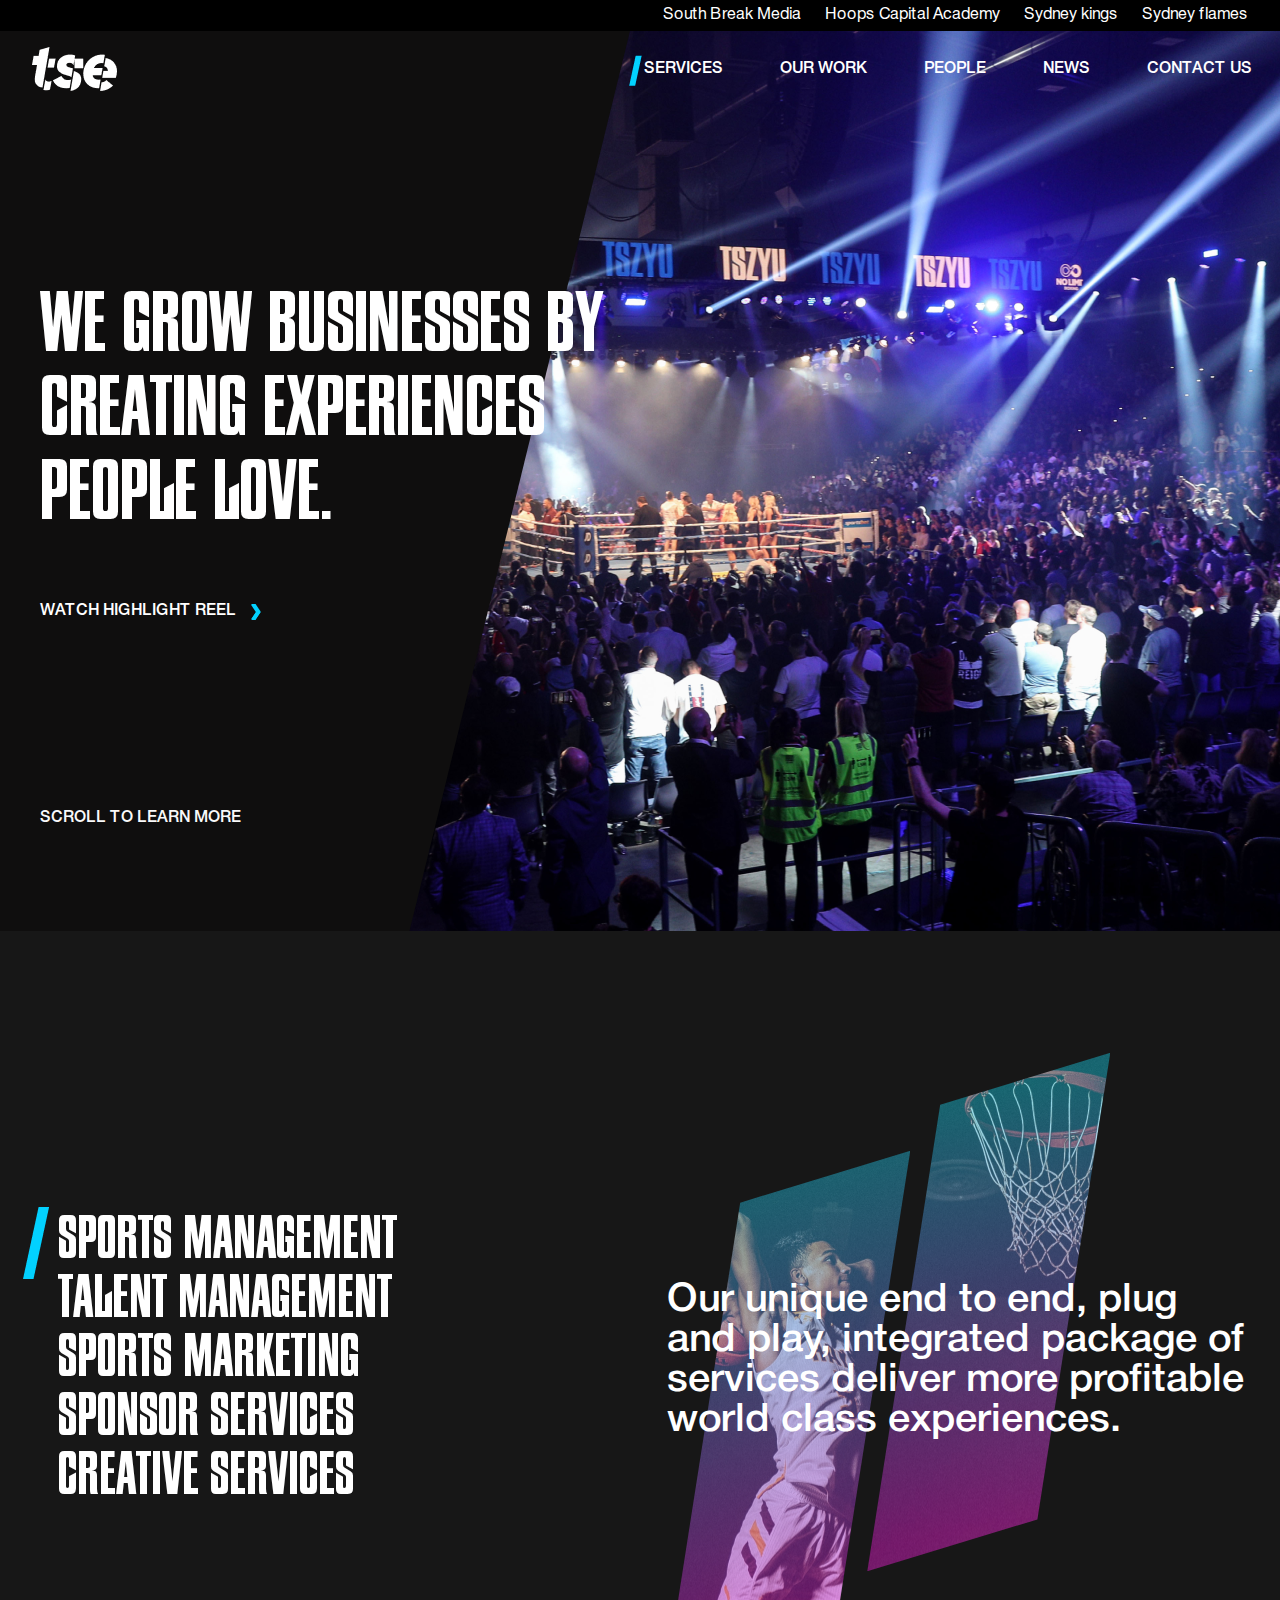
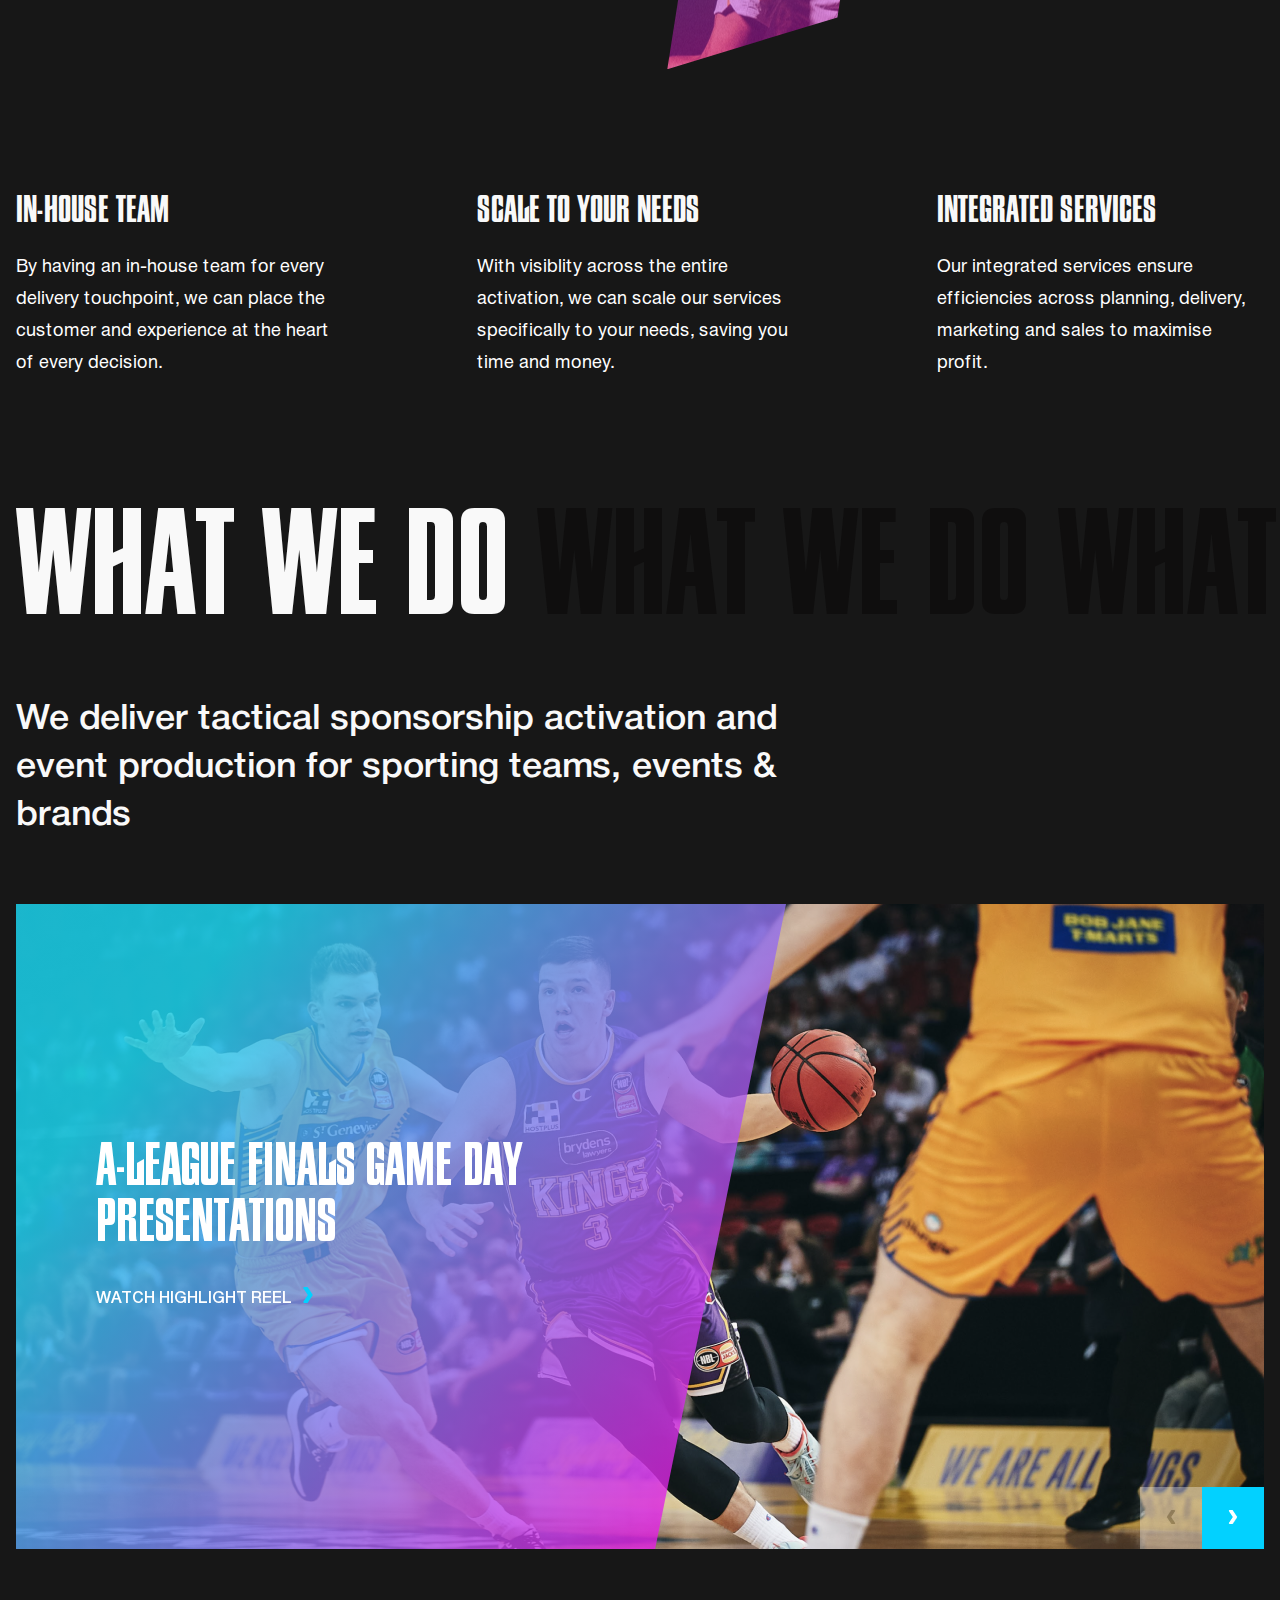
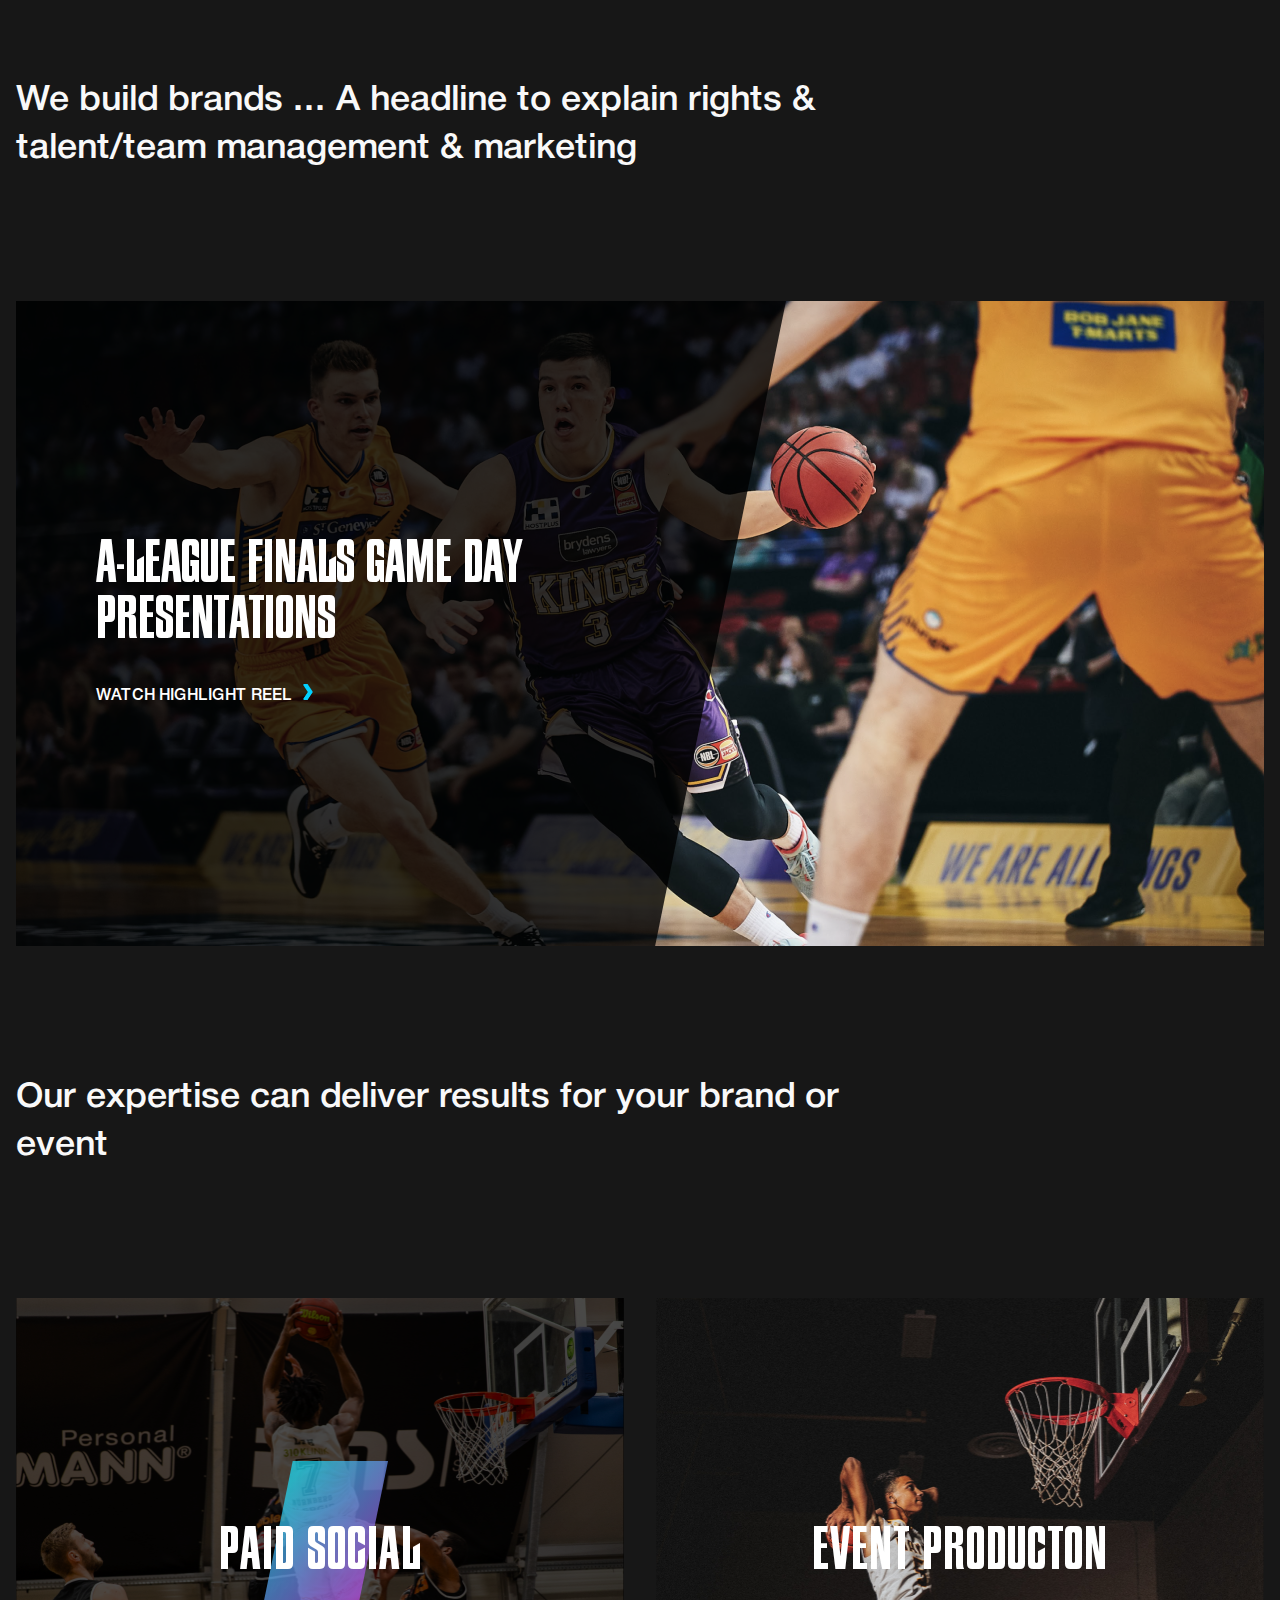
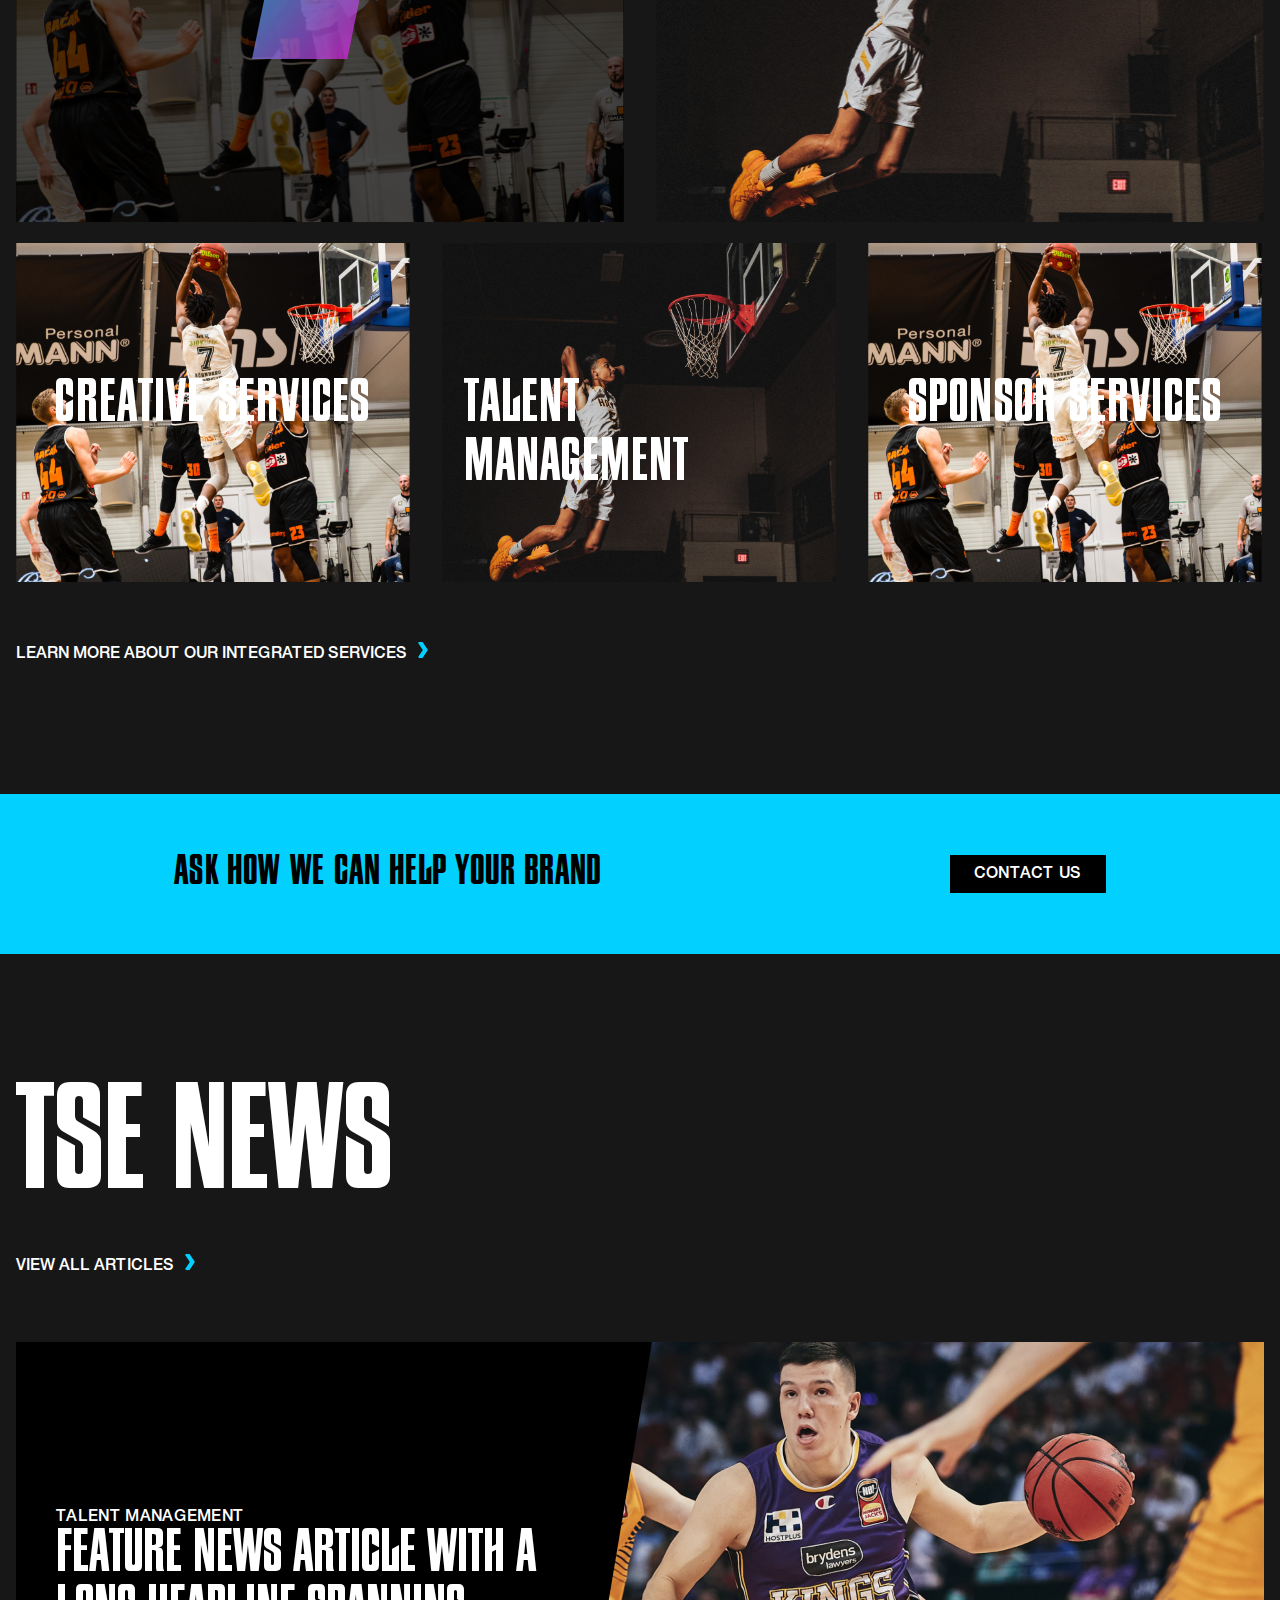
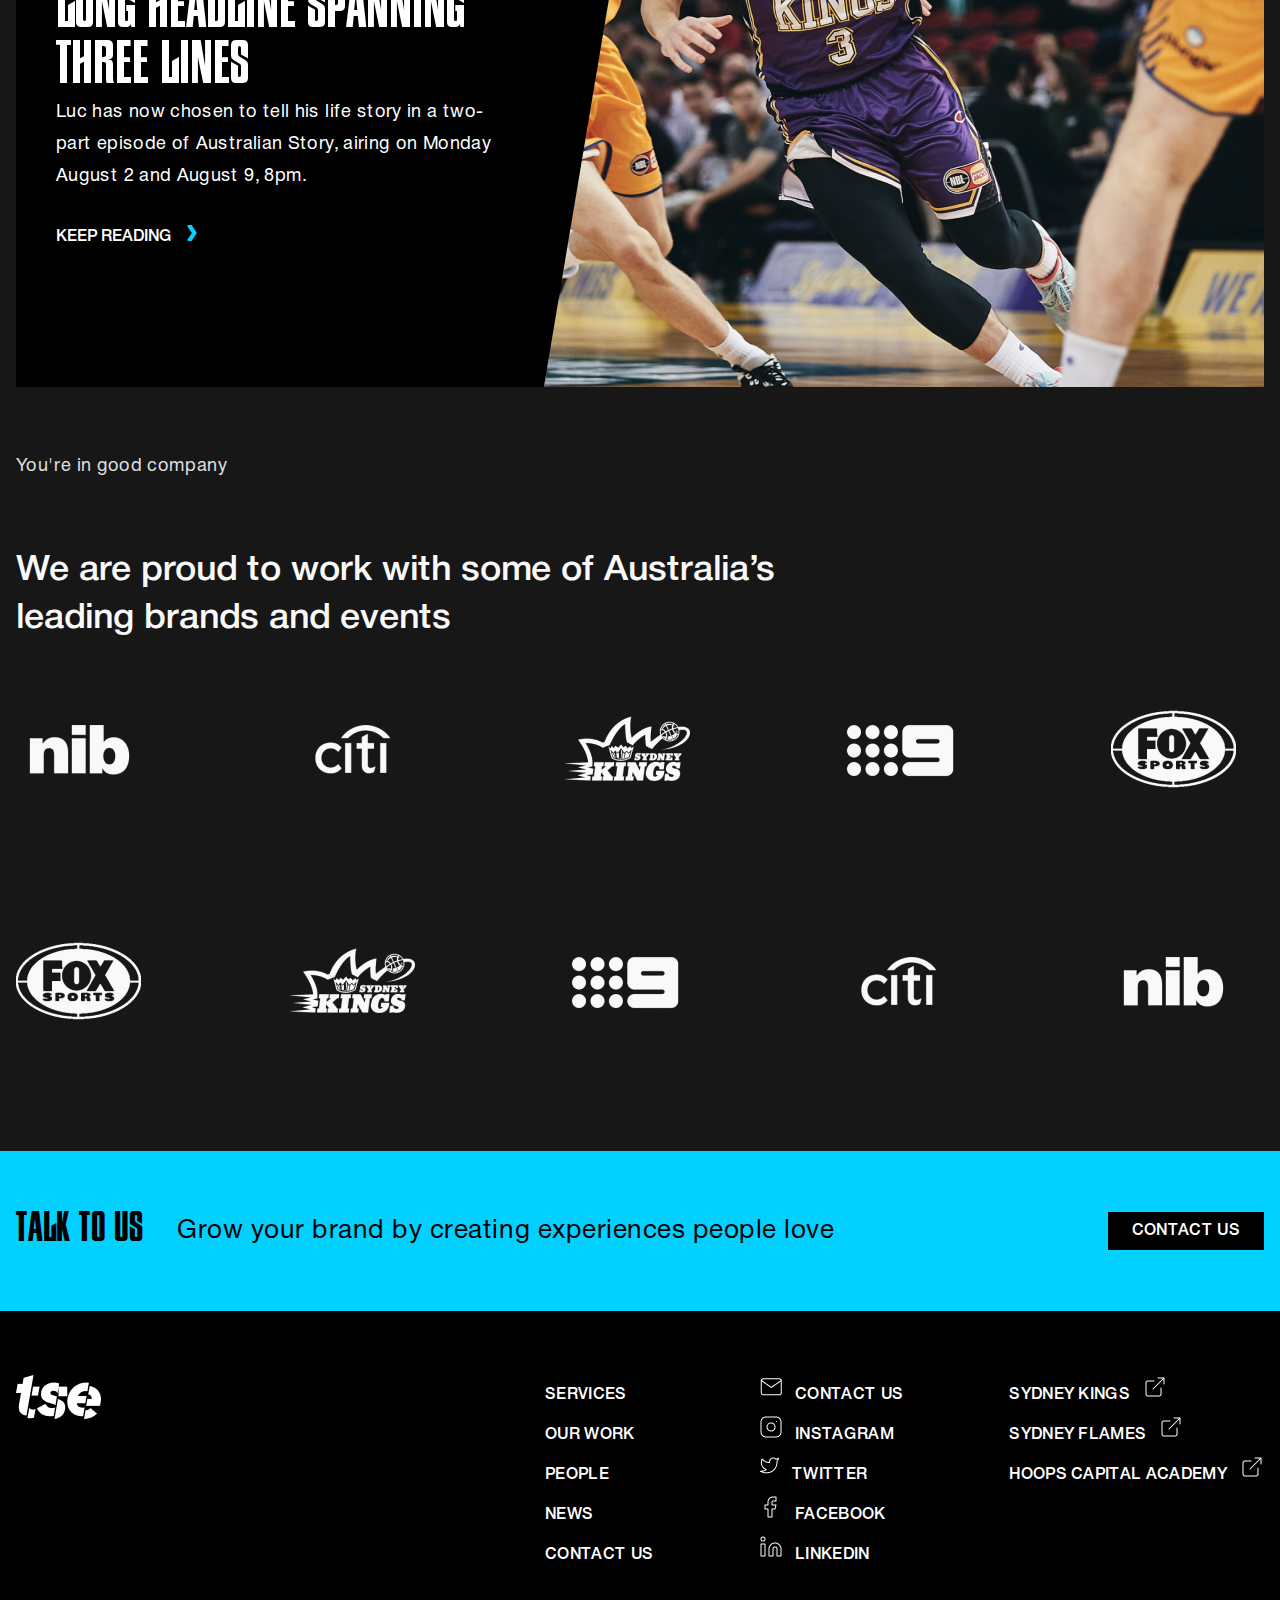
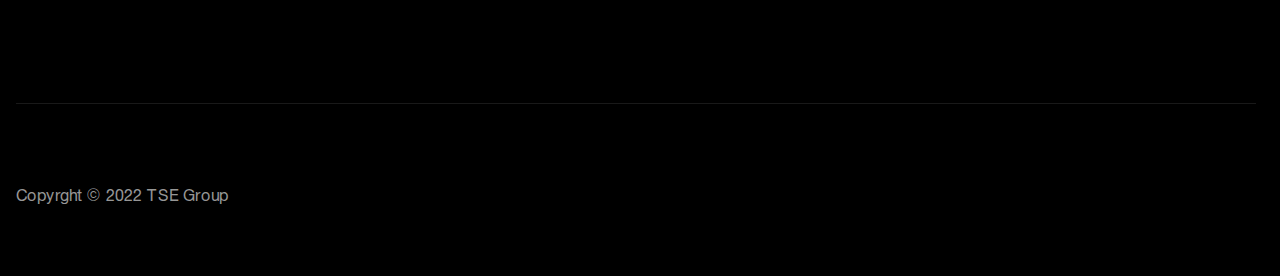
==== commit 246f0920: "Start page - service listing" ====
--- a/index.html
+++ b/index.html
@@ -8,9 +8,6 @@
         <link rel="stylesheet" href="fonts/FiorelloCGCondensed/stylesheet.css">
         <link rel="stylesheet" href="css/reset.css">
         <link rel="stylesheet" href="css/style.css">
-        
-        <!-- <link rel="preconnect" href="fonts/FiorelloCGCondensed/stylesheet.css"> -->
-        
         <meta name="viewport" content="width=device-width, initial-scale=1, minimum-scale=1, maximum-scale=1" />
     </head>
     <body>
@@ -247,11 +244,13 @@
             </div>
         </section>
         <section class="contact-us">
-            <div class="contact-us__tittle-and-text">
+            <div class="contact-us__content-center">
+                <div class="contact-us__tittle-and-text">
                 <p class="contact-us__title">Talk to us</p>
             <p class="contact-us__text">Grow your brand by creating experiences people love</p>
         </div>
             <div><a href="#" class="contact-us__button">Contact us</a></div>
+        </div>
         </section>
         <footer class="footer">
             <div class="footer__content-center">
@@ -285,6 +284,7 @@
                     </div>
                 </div>
                </div>
+               <img src="img/Line 7.png">
                <p class="footer__copyrght">Copyrght © 2022 TSE Group</p>
             </div>
             
--- a/css/style.css
+++ b/css/style.css
@@ -277,6 +277,7 @@
 }
 .sliders__content-center {
     width: 1248px;
+    padding-bottom: 128px;
     /* position: relative; */
    
 
@@ -441,7 +442,7 @@
 }
 .news__content-center {
     width: 1248px;
-    
+    padding-top: 128px;
     position: relative;
 
 }
@@ -534,6 +535,12 @@
     letter-spacing: 0.02em;
     color: #000000;
     margin-left: 32px;
+}
+.contact-us__content-center {
+    width: 1248px;
+    display: flex;
+    justify-content: space-between;
+    align-items: center;
 }
 .footer {
     background-color: #000000;
@@ -584,6 +591,7 @@
     letter-spacing: 0.01em;
     color: rgba(255, 255, 255, 0.6);
     padding-bottom: 64px;
+    padding-top: 64px;
 
 }
 .footer__logo-and-menu {
@@ -599,9 +607,12 @@
 }
 .swiper-button-next {
     background-color:#02D1FF;
+    color: #FFFFFF;
 }
 .swiper-button-prev {
     background-color: #FFFFFF;
+    color: #878A8B;
+
 }
 .swiper-button-next, .swiper-rtl .swiper-button-prev {
     right: 0;
@@ -617,24 +628,118 @@
 .swiper-rtl .swiper-button-prev:after {
     content: 'img/Vector (10).png';
 }
-
-/* .swiper {
-    width: 100%;
-    height: 100%;
-  }
-
-  .swiper-slide {
-    text-align: center;
+.swiper-button-next:after, .swiper-button-prev:after {
+    font-size: 16px;
+}
+.swiper-button-next:after, .swiper-rtl .swiper-button-prev:after {
+    content: url('../img/Vector (10).png');
+}
+.swiper-button-prev:after, .swiper-rtl .swiper-button-next:after {
+    content: 'prev';
+content: url('../img/Vector (12).png');
+}
+
+
+
+.header-black{
+    background-color: #000000;
+    margin-bottom: 0;
+}
+.preview-service-listing {
+    height: 588px;
+}
+.preview__text-service-listing {
+    padding-top: 165px;
+}
+.previev__rectangle-service-listing {
+    clip-path: polygon(0% 0%, 90% 0%, 65% 100%, 0% 100%);
+}
+.service-listing-text-block__text {
+    width: 825px;
+}
+.service-listing-text-block {
+    display: flex;
+    justify-content: center;
+    background-color: #171717;
+    padding-top: 128px;
+    padding-bottom: 124px;
+}
+.service-listing-text-block__text-big {
+    font-family: 'HelveticaNeueCyr';
+    font-weight: 500;
+    font-size: 36px;
+    line-height: 48px;
+    letter-spacing: 0.02em;
+    color: #FFFFFF;
+}
+.service-listing-text-block__text-small {
+    font-family: 'HelveticaNeueCyr';
+    font-weight: 400;
     font-size: 18px;
-    background: #fff;
-    display: flex;
-    justify-content: center;
-    align-items: center;
-  }
-
-  .swiper-slide img {
-    display: block;
-    width: 100%;
-    height: 100%;
-    object-fit: cover;
-  } */+    line-height: 32px;
+    letter-spacing: 0.02em;
+    color: #FFFFFF;
+    padding-top: 24px;
+}
+.service-listing__rectangle {
+    /* position: absolute; */
+    display: flex;
+}
+.service-listing__rectangle-left {
+    width: 183px;
+    height: 348px;
+    margin-top: 70px;
+    margin-right: -33px;
+    /* clip-path: polygon(30% 10%, 100% 0%, 70% 90%, 0% 100%); */
+}
+.service-listing__rectangle-right {
+    width: 183px;
+    height: 348px;
+    /* clip-path: polygon(30% 10%, 100% 0%, 70% 90%, 0% 100%); */
+}
+.service-listing__services {
+    background-color: #171717;
+    display: flex;
+    justify-content: center;
+}
+.service-listing__content-center {
+    width: 1248px;
+}
+.service-listing__services-elem {
+    display: flex;
+    align-items: center;
+    justify-content: space-evenly;
+    padding-bottom: 105px;
+}
+.service-listing__text {
+    max-width: 720px;
+}
+.service-listing__text-title {
+    font-family: 'Fiorello CG Condensed';
+    font-weight: 400;
+    font-size: 56px;
+    line-height: 56px;
+    letter-spacing: 0.02em;
+    text-transform: uppercase;
+    color: #FFFFFF;
+    
+}
+.service-listing__text-main {
+    font-family: 'HelveticaNeueCyr';
+    font-weight: 400;
+    font-size: 18px;
+    line-height: 32px;
+    letter-spacing: 0.02em;
+    color: #FFFFFF;
+    padding-bottom: 32px;
+    padding-top: 32px;
+}
+.service-listing__text-watch-more a {
+    font-family: 'HelveticaNeueCyr';
+    font-weight: 500;
+    font-size: 16px;
+    line-height: 24px;
+    letter-spacing: 0.02em;
+    text-transform: uppercase;
+    color: #FFFFFF;
+}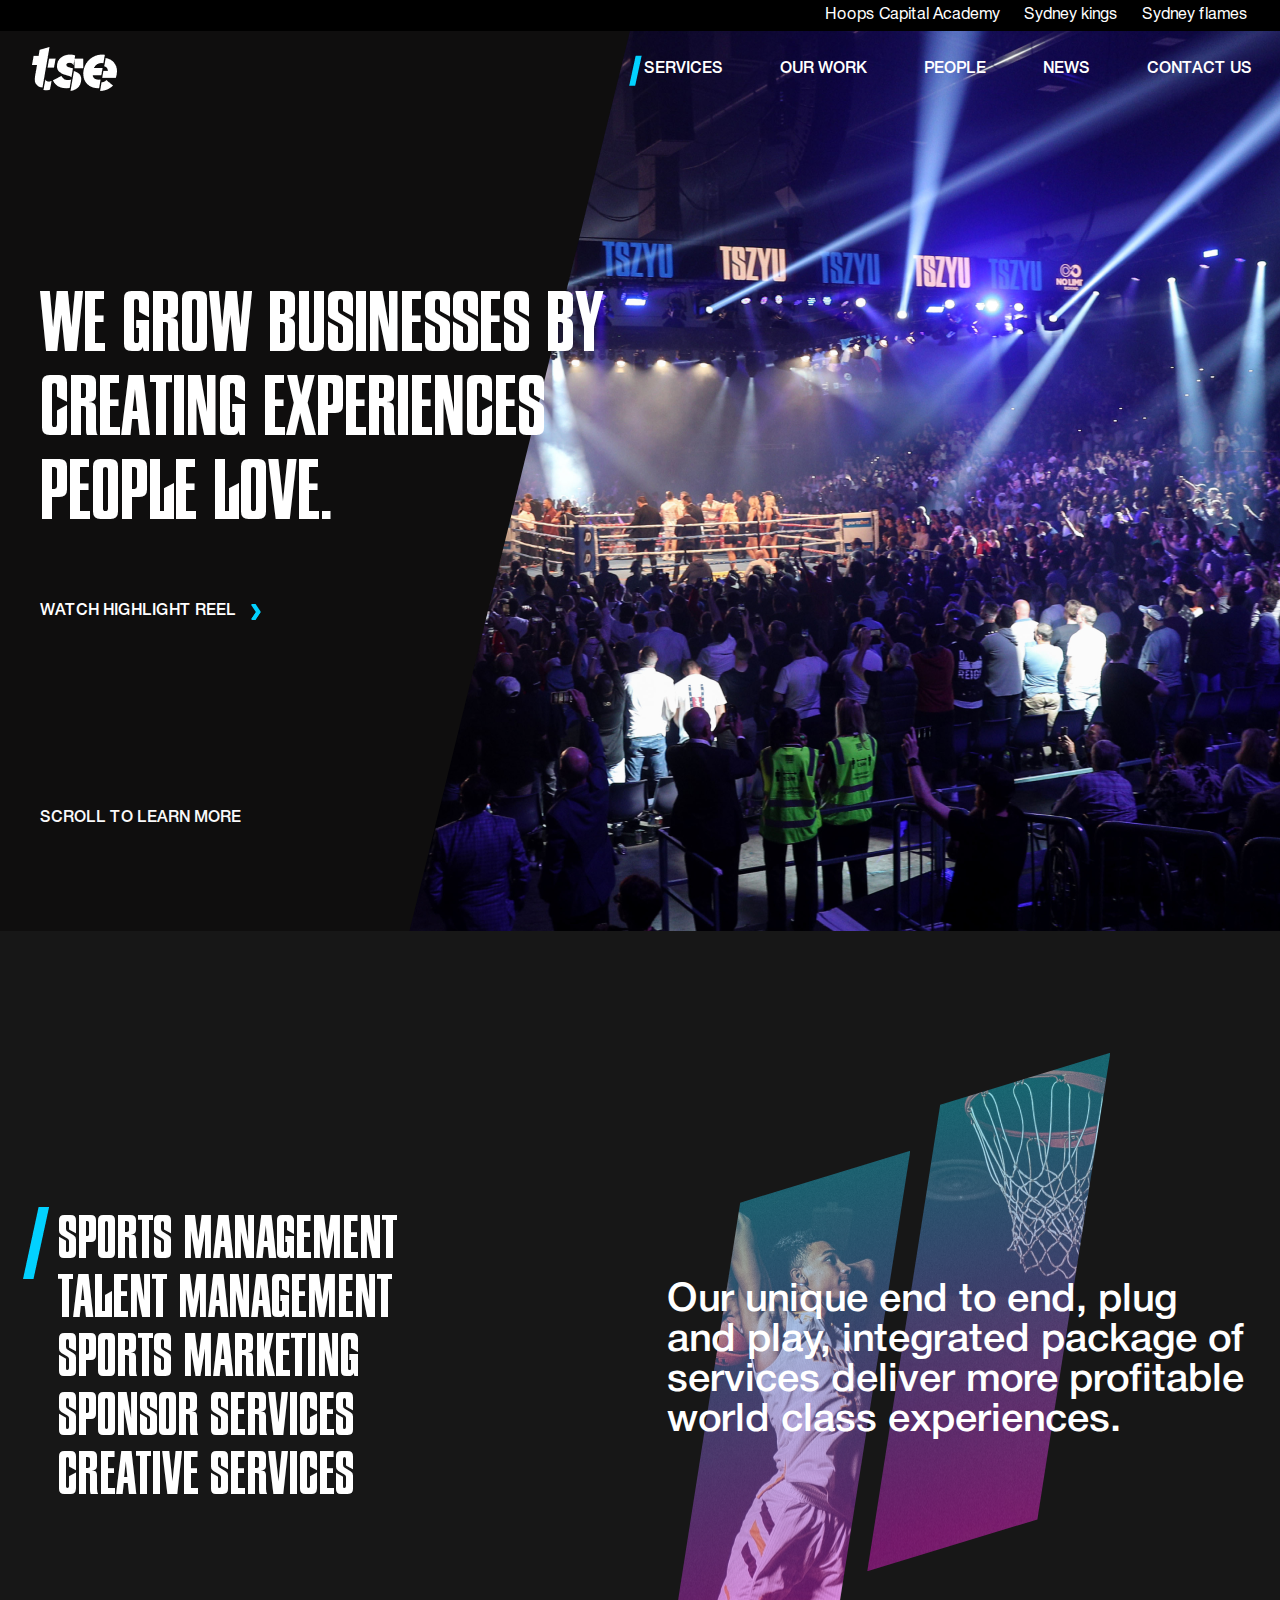
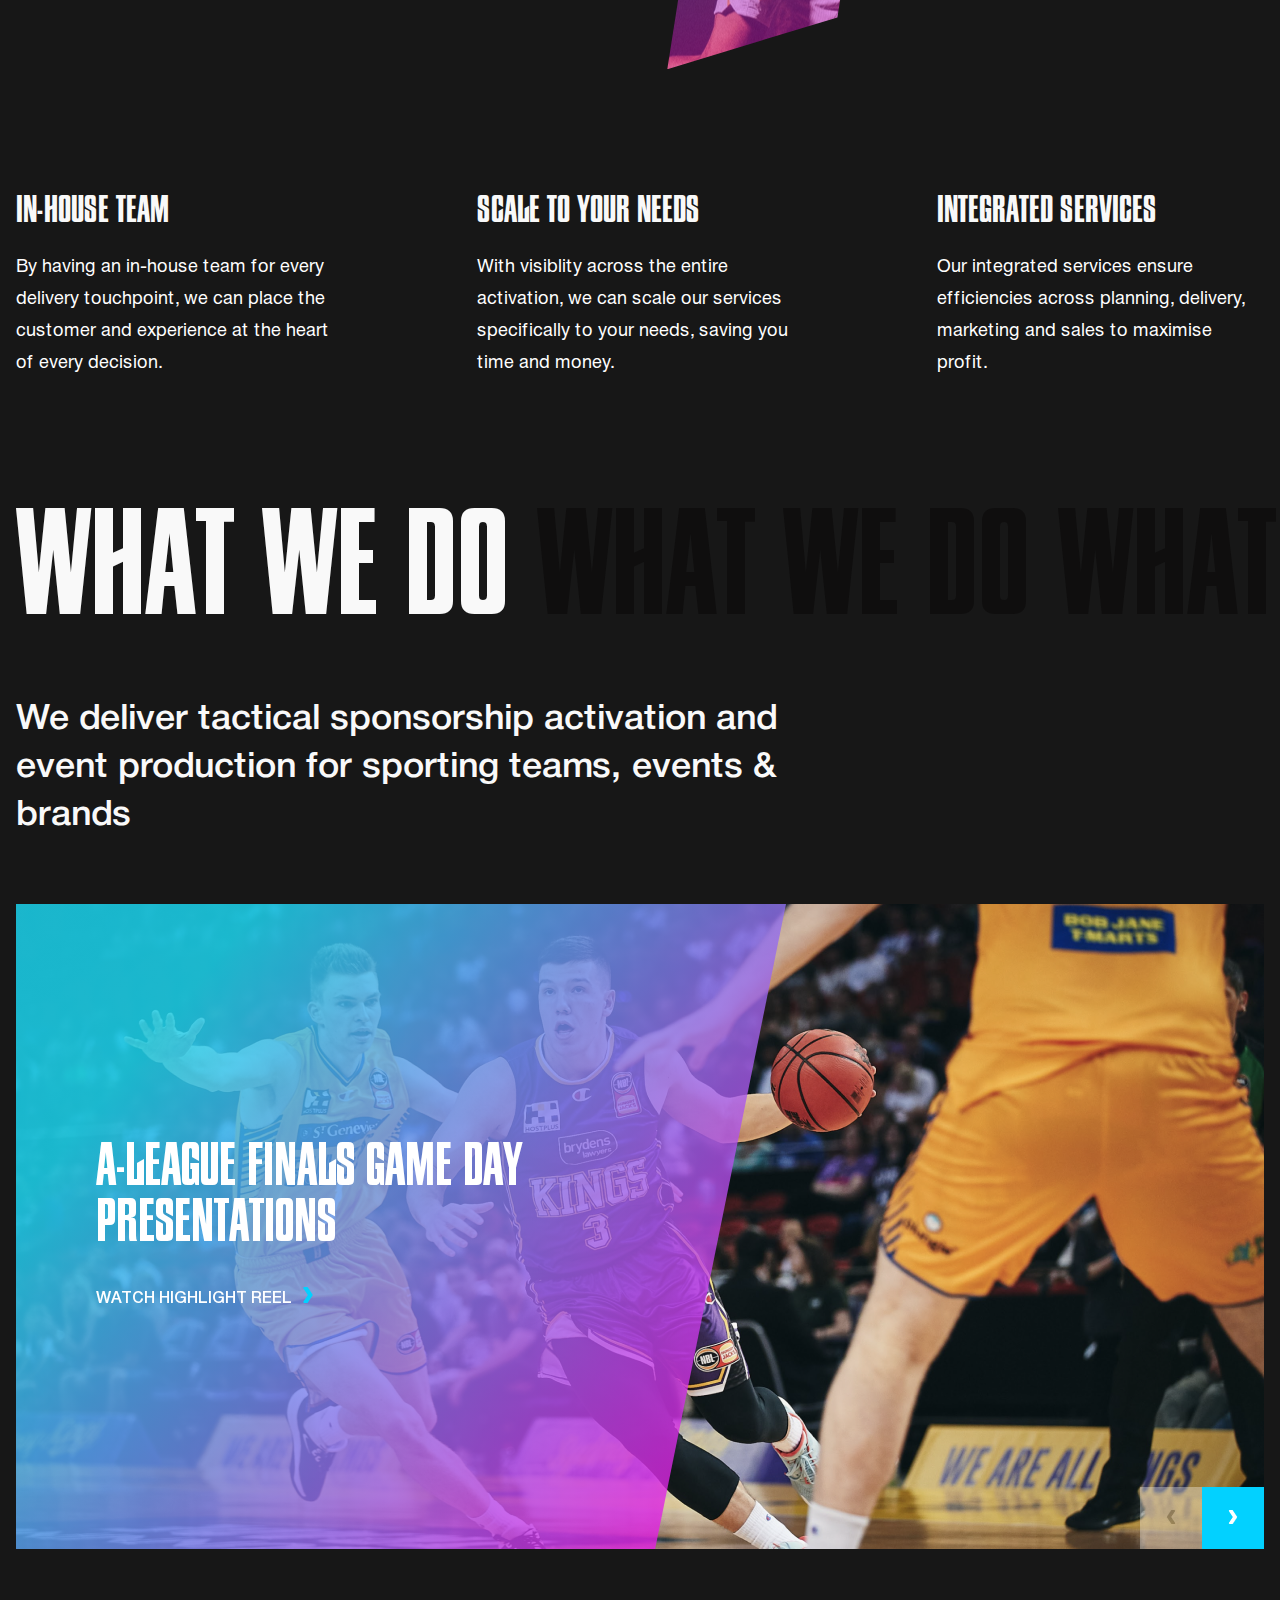
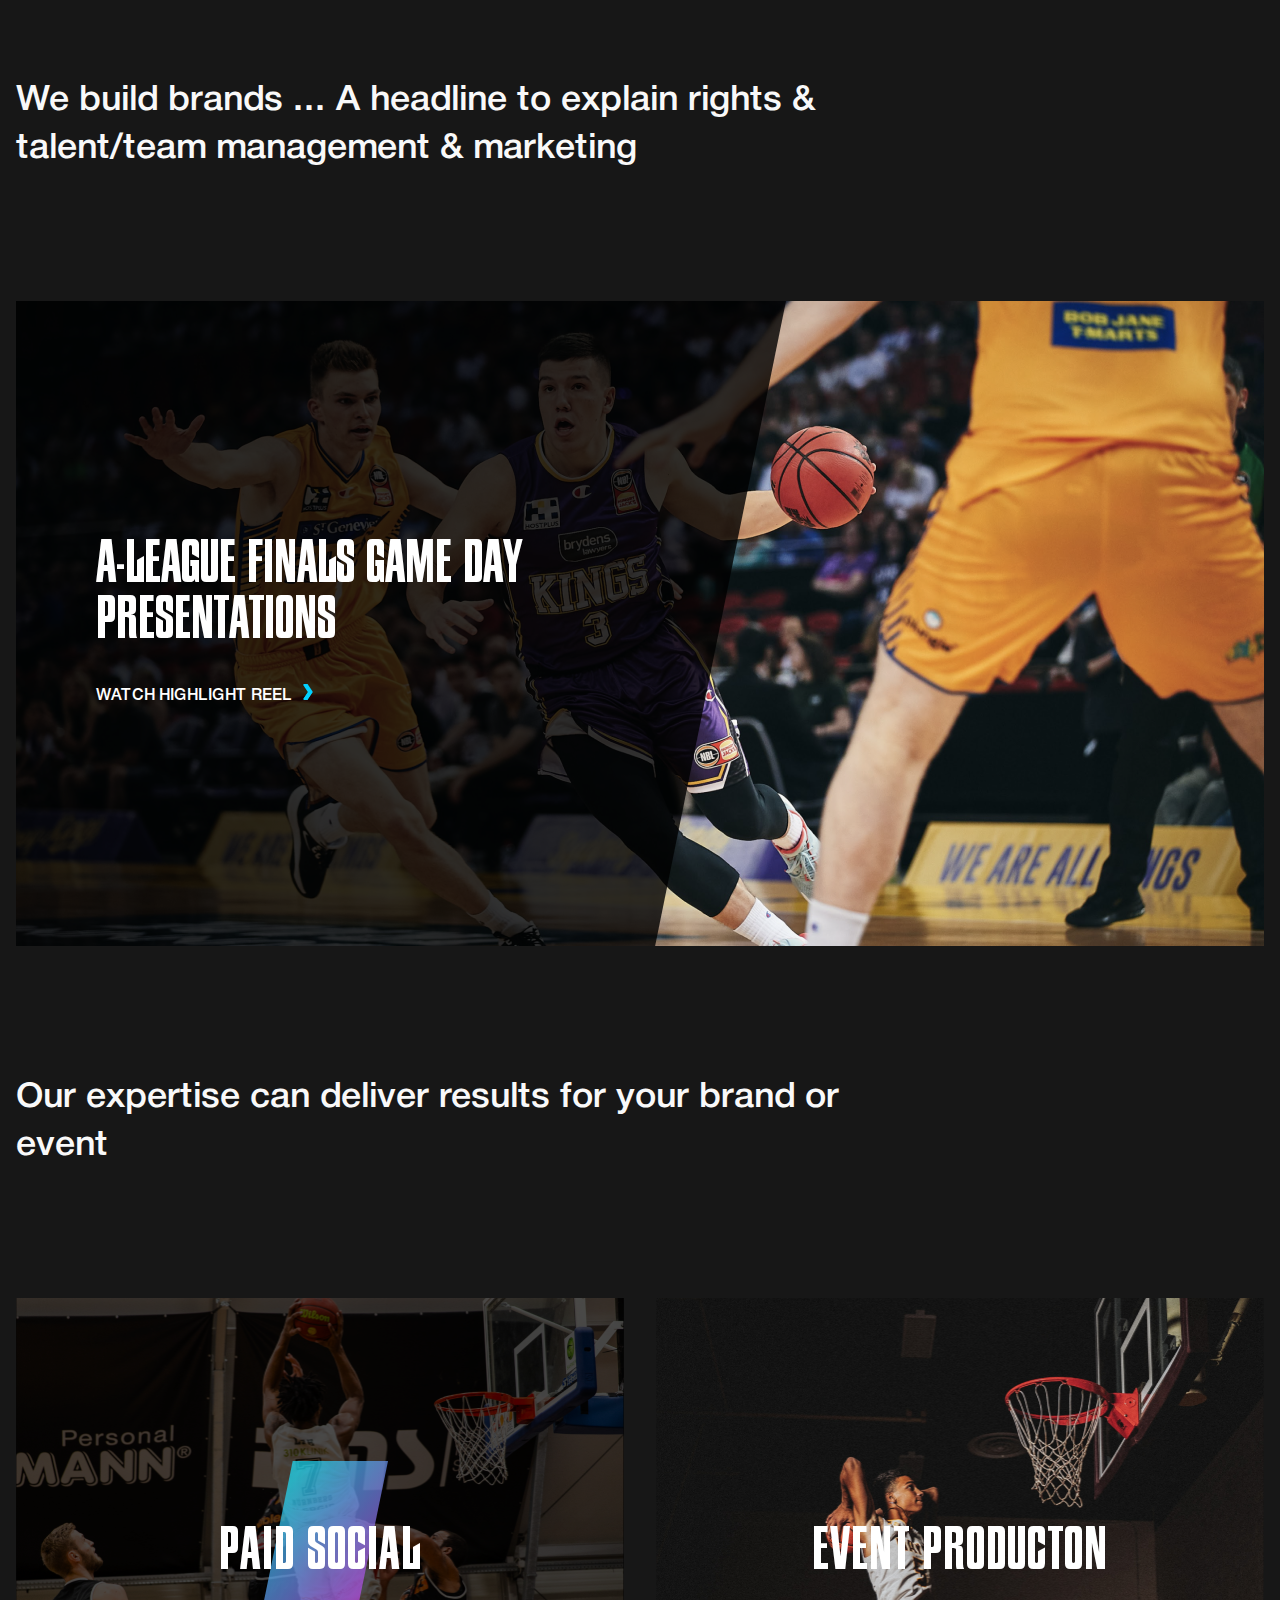
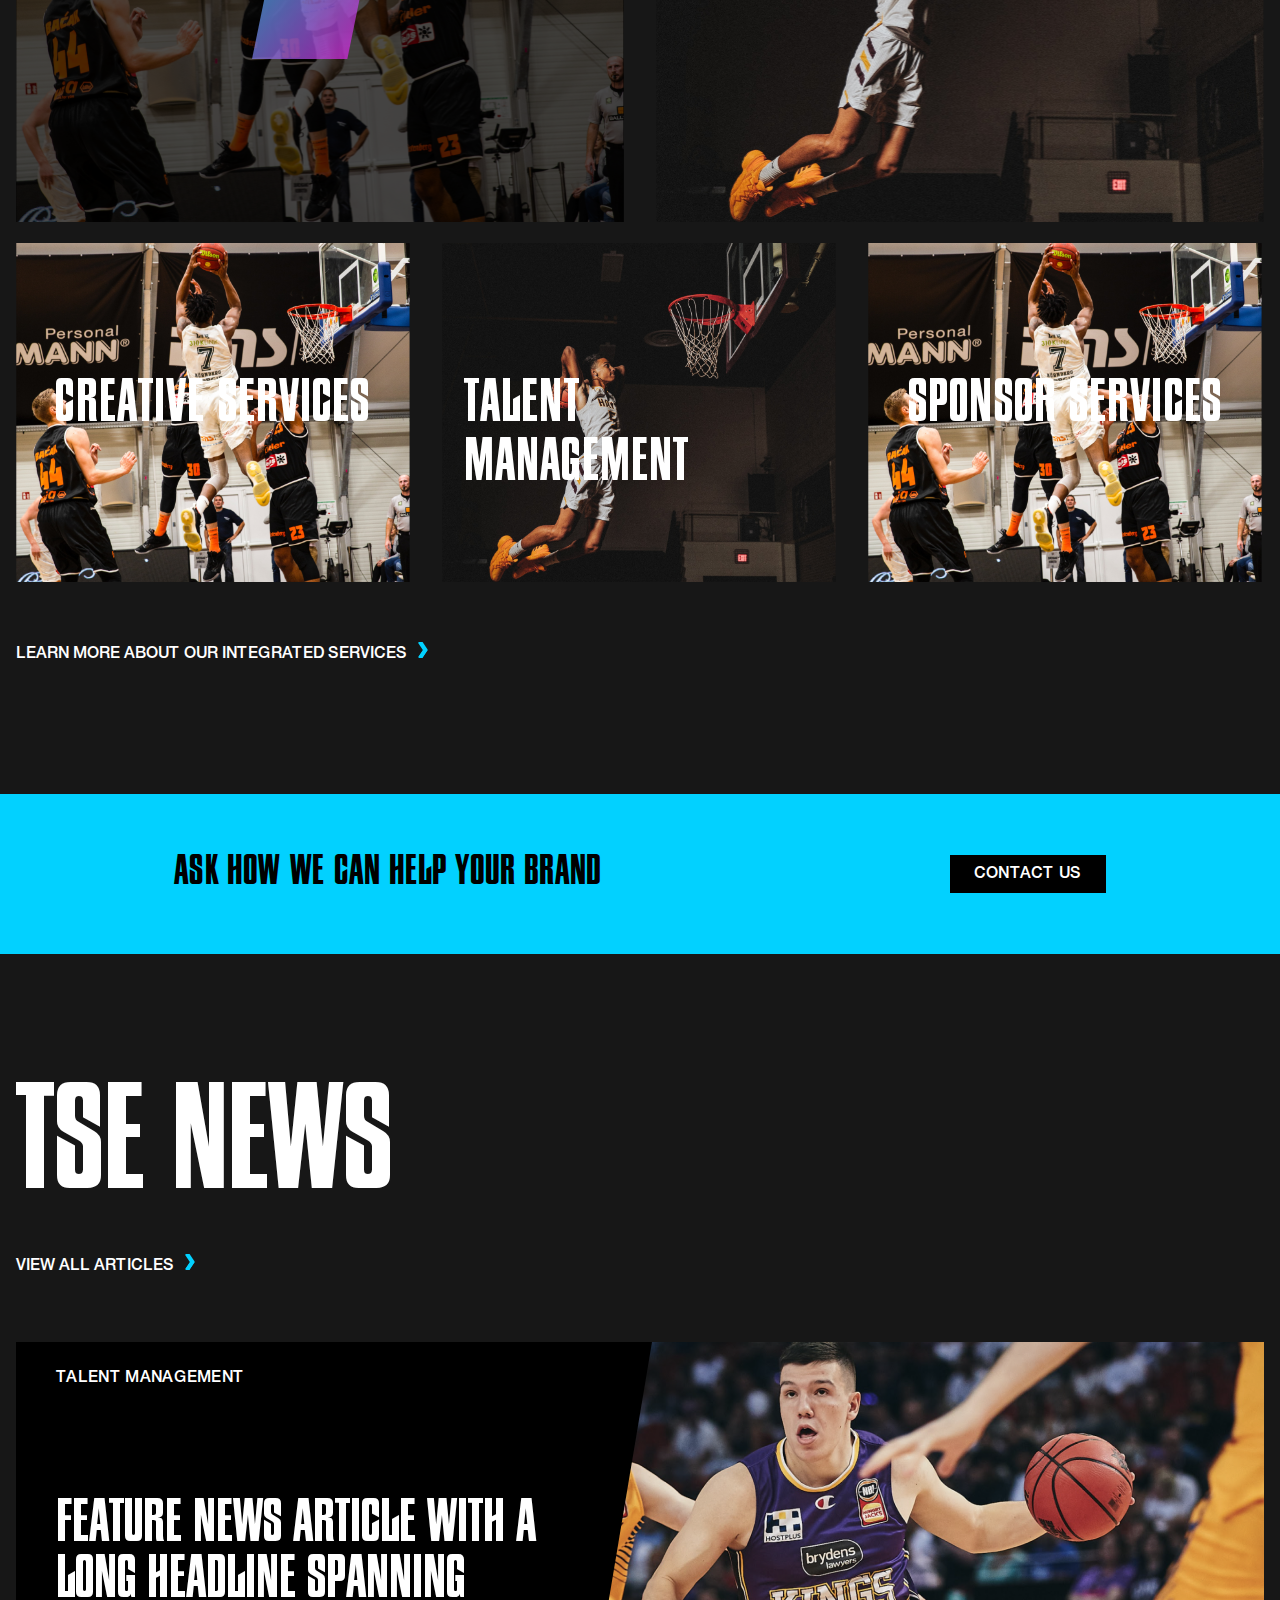
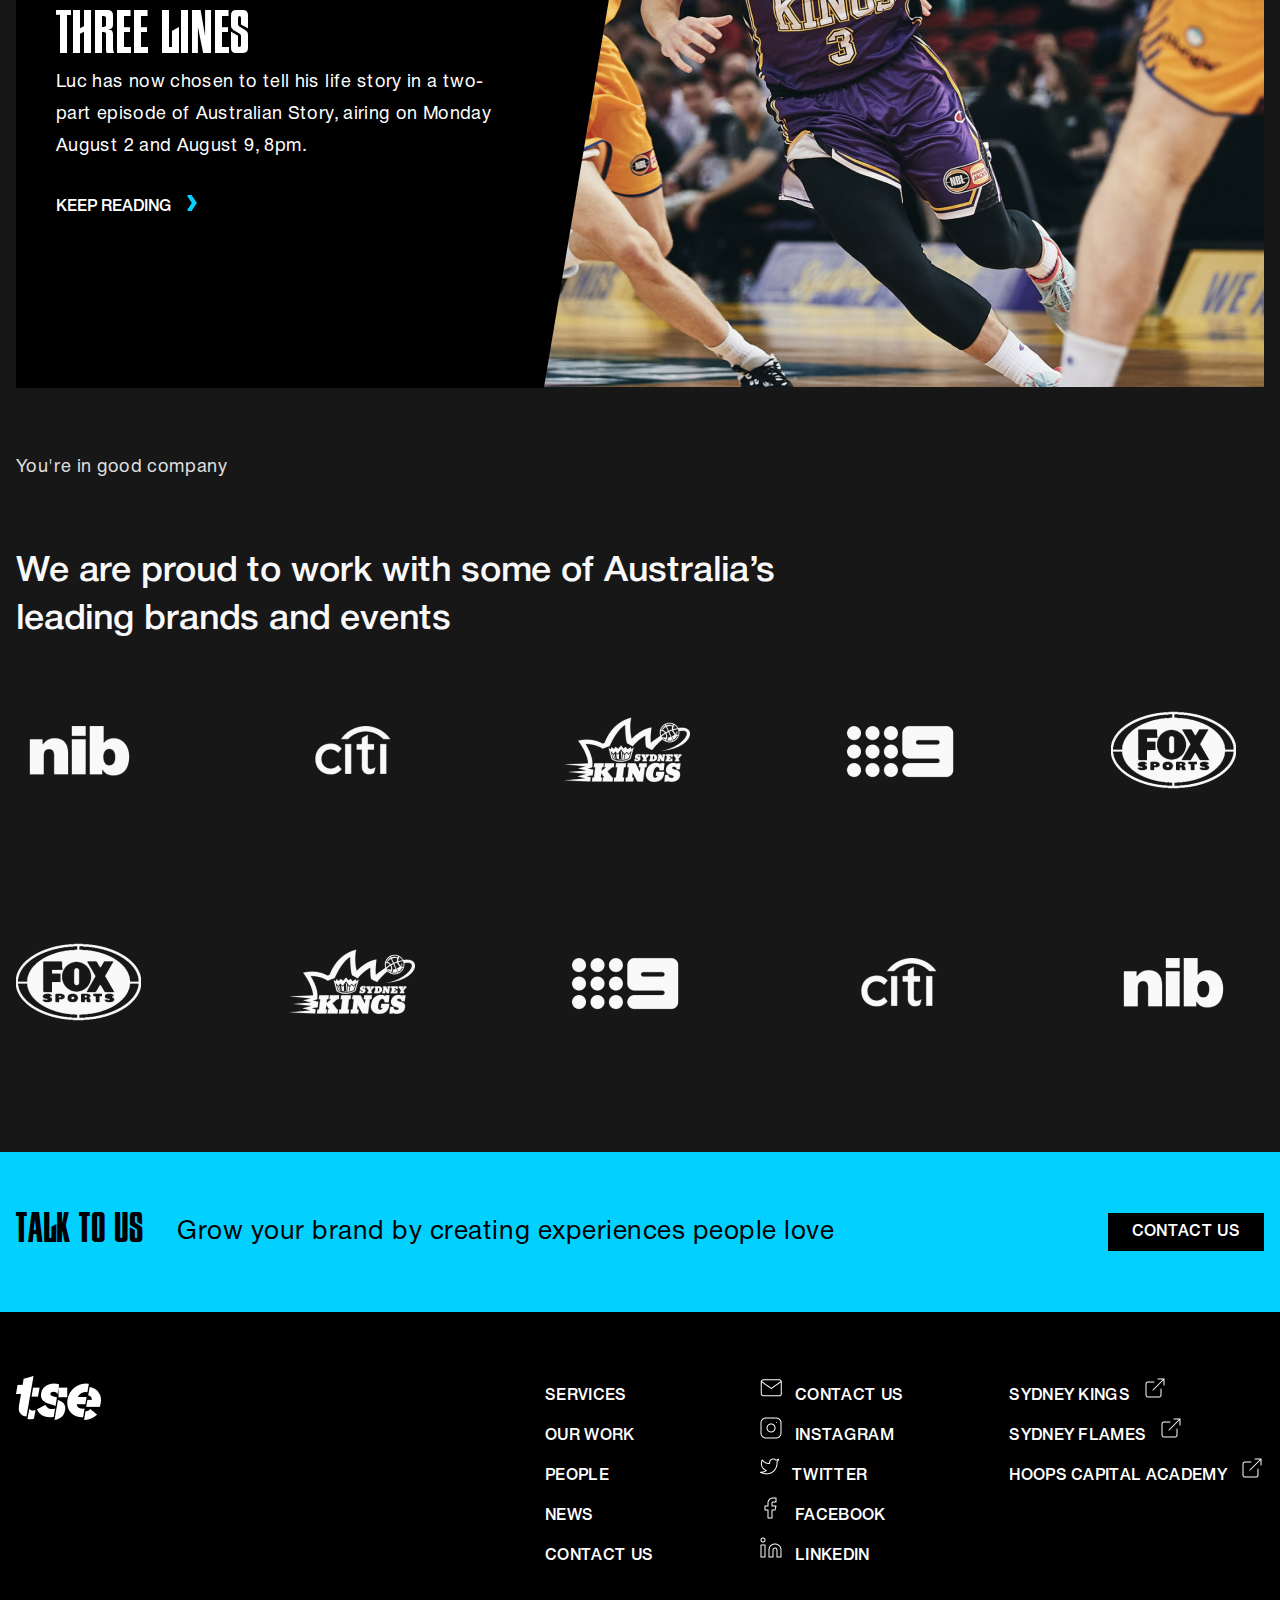
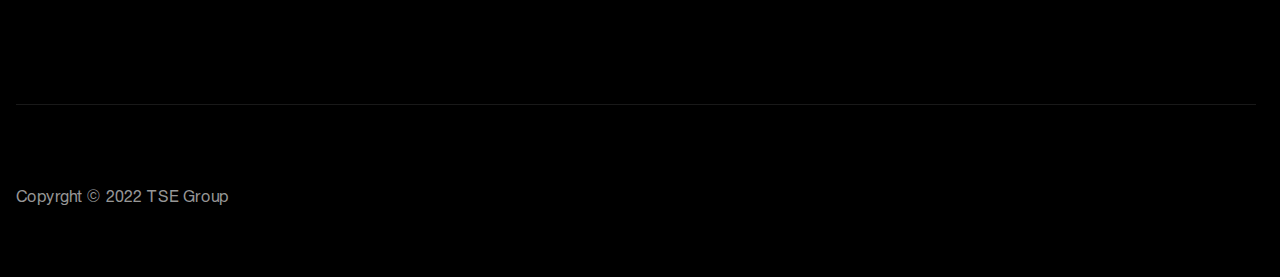
==== commit 01106eb6: "Made a burger" ====
--- a/index.html
+++ b/index.html
@@ -13,7 +13,6 @@
     <body>
         <section class="top-bar">
             <ul class="top-bar__items">
-                <li><a href="#">South Break Media</a></li>
                 <li><a href="#">Hoops Capital Academy</a></li>
                 <li><a href="#">Sydney kings</a></li>
                 <li><a href="#">Sydney flames</a></li>
@@ -21,8 +20,7 @@
         </section>
         <header class="header header-transparent">
             <img src="img/Logo.png">
-            
-                <nav class="header__navbar">
+             <nav class="header__navbar">
                     <ul>
                         <li class="active">
                             <!-- <img src="img/Slash Graphic.png"> -->
@@ -33,9 +31,33 @@
                         <li><a href="#">News</a></li>
                         <li><a href="#">Contact Us</a></li>
                     </ul>
+                </nav>    
+        </header>
+        <section class="mobile-menu">
+            <img src="img/Logo.png">
+            <div class="menu">
+                <nav>
+                <ul class="mobile-menu-big-font">
+                    <li><a href="#" >Services</a></li>
+                    <li><a href="#">Our work</a></li>
+                    <li class="active"><a href="#">People</a></li>
+                    <li><a href="#">News</a></li>
+                    <li><a href="#">Contact Us</a></li>
+                </ul>
+                <ul class="mobile-menu-small-font">
+                    <li><a href="#">South Break Media</a></li>
+                    <li><a href="#">Hoops Capital Academy</a></li>
+                    <li><a href="#">Sydney kings</a></li>
+                    <li><a href="#">Sydney flames</a></li>
+                </ul>
                 </nav>
-            
-        </header>
+            </div>
+            <div class="menu-btn">
+                <span></span>
+                <span></span>
+                <span></span>
+            </div>
+        </section>
         <section class="preview">
             <img src="img/city-1 1 (1).png" class="preview__maim-img">
             <div class="previev__rectangle"></div>
@@ -111,7 +133,7 @@
                         <h1 class="big-title__black-title">What We do</h1>
                     </div>
                 </div>
-                <p>We deliver tactical sponsorship activation and event production for sporting teams, events & brands </p>
+                <p class="big-title__text">We deliver tactical sponsorship activation and event production for sporting teams, events & brands </p>
         </section>
         <section class="sliders">
             <div class="sliders__content-center">
@@ -287,8 +309,6 @@
                <img src="img/Line 7.png">
                <p class="footer__copyrght">Copyrght © 2022 TSE Group</p>
             </div>
-            
-            
         </footer>  
         <script src="package/swiper-bundle.min.js"></script>
         <script src="TSE.js"></script>
--- a/css/style.css
+++ b/css/style.css
@@ -249,7 +249,7 @@
     min-width: 521px;
 
 }
-.big-title p {
+.big-title__text {
     max-width: 825px;
     font-family: 'HelveticaNeueCyr';
     font-weight: 500;
@@ -461,10 +461,9 @@
 }
 .sliders__black-rectangle {
     width: 636px;
-    height: 645px;
+    height: 646px;
     display: flex;
     flex-direction: column;
-    justify-content: center;
     background: #000000;
     clip-path: polygon(0% 0%, 100% 0%, 83% 100%, 0% 100%);
 }
@@ -478,6 +477,7 @@
     color: #FFFFFF;
     padding-left: 40px;
     padding-top: 24px;
+    padding-bottom: 109px;
 
 }
 .sliders__rectangle-main-text {
@@ -625,6 +625,9 @@
     position: absolute;
     top: 86.5%;
 }
+.case-study-detail__content-center .swiper-button-next {
+    top: 94.5%;
+}
 .swiper-rtl .swiper-button-prev:after {
     content: 'img/Vector (10).png';
 }
@@ -742,4 +745,764 @@
     letter-spacing: 0.02em;
     text-transform: uppercase;
     color: #FFFFFF;
-}+}
+
+.service-detail__wrapper-block {
+    background-color: #000000;
+    display: flex;
+    justify-content: center;
+}
+.service-detail__preview-text {
+    font-family: 'HelveticaNeueCyr';
+font-weight: 400;
+font-size: 18px;
+line-height: 32px;
+letter-spacing: 0.02em;
+color: #FFFFFF;
+width: 395px;
+margin-top: 32px;
+}
+.service-detail__content-center {
+    width: 1248px;
+    padding-top: 123px;
+    padding-bottom: 111px;
+}
+.service-detail__wrapper-block-title {
+    font-family: 'Fiorello CG Condensed';
+    font-weight: 400;
+    font-size: 40px;
+    line-height: 40px;
+    
+    letter-spacing: 0.02em;
+    text-transform: uppercase;
+    color: #F9F9F9;
+
+}
+.service-detail__wrapper-block-title img  {
+    margin-right: 10px;
+    vertical-align: 0;
+}
+.service-detail__wrapper-block-text {
+    font-family: 'HelveticaNeueCyr';
+    font-weight: 400;
+    font-size: 18px;
+    line-height: 32px;
+    letter-spacing: 0.02em;
+    color: #FFFFFF;
+    margin-top: 16px;
+    margin-bottom: 100px;
+
+}
+.service-detail__wrapper {
+    display: flex;
+    gap: 96px;
+    flex-wrap: wrap;
+}
+.service-detail__wrapper-column {
+    width: 352px;
+}
+.service-detail__wrapper h2 {
+    text-transform: uppercase;
+}
+.service-detail__big-title-white-title {
+    min-width: 556px;
+}
+.service-detail__big-title-black-title {
+    min-width: 556px;
+}
+.service-detail__big-title-black-title-main {
+    left: 556px;
+}
+.service-detail__big-title {
+    padding-bottom: 0;
+}
+.header-gray{
+    background-color:  #171717;;
+    margin-bottom: 0;
+}
+.case-studies__content {
+    background-color: #171717;
+    display: flex;
+    justify-content: center;
+}
+.case-studies__content-center {
+    width: 1248px;
+}
+.case-studies__title {
+    font-family: 'Fiorello CG Condensed';
+    font-weight: 400;
+    font-size: 80px;
+    line-height: 80px;letter-spacing: 0.02em;
+    text-transform: uppercase;
+    color: #FFFFFF;
+    padding-top: 93px;
+}
+.case-studies__text {
+    font-family: 'HelveticaNeueCyr';
+    font-weight: 400;
+    font-size: 18px;
+    line-height: 32px;
+    letter-spacing: 0.02em;
+    color: #FFFFFF;
+    width: 825px;
+    margin-top: 16px;
+}
+.case-studies__content-center img {
+    position: absolute;
+}
+.case-studies__content-center .sliders__rectangle-watch-more {
+    
+    padding-bottom: 96px;
+}
+.Our-Ethos {
+    background-color: #000000;
+    display: flex;
+    justify-content: center;
+}
+.Our-Ethos__content-center {
+    width: 1248px;
+    
+}
+.Our-Ethos__small-text {
+    font-family: 'HelveticaNeueCyr';
+    font-weight: 400;
+    font-size: 16px;
+    line-height: 24px;
+    letter-spacing: 0.02em;
+    color: #E0E0E0;
+    padding-top: 64px;
+    padding-bottom: 24px;
+}
+.Our-Ethos__text {
+    font-family: 'HelveticaNeueCyr';
+font-weight: 400;
+font-size: 26px;
+line-height: 38px;
+letter-spacing: 0.02em;
+color: #FFFFFF;
+padding-bottom: 64px;
+}
+
+.case-study-detail__preview {
+    height: 100%;
+}
+.case-study-detail__preview-text {
+    height: 704px;
+    padding-top: 241px;
+}
+.case-study-detail__content {
+    background-color:  #171717;
+    display: flex;
+    justify-content: center;
+}
+.case-study-detail__content-center{
+    width: 1248px;
+}
+.case-study-detail__small-title{
+    padding-top: 64px;
+    padding-bottom: 30px;
+    font-family: 'HelveticaNeueCyr';
+    font-weight: 500;
+    font-size: 36px;
+    line-height: 48px;
+    letter-spacing: 0.02em;
+    color: #FFFFFF;
+}
+.case-study-detail__content-center .case-studies__text{
+    padding-bottom: 64px;
+}
+
+.case-study-detail__content-center img {
+    position: absolute;
+}
+.case-study-detail__content-center .sliders__main {
+    padding-bottom: 0;
+
+}
+.case-study-detail__content-center .swiper-button-prev {
+    position: absolute;
+    top: 94.5%;
+}
+.case-study-detail__content-center-black {
+    background-color: #000000;
+    width: 1248px;
+    display: flex;
+    justify-content: center;
+    margin-bottom: 96px;
+}
+.case-study-detail__title {
+    font-family: 'Fiorello CG Condensed';
+    font-weight: 400;
+    font-size: 56px;
+    line-height: 56px;
+    letter-spacing: 0.02em;
+    text-transform: uppercase;
+    color: #FFFFFF;
+    padding-top: 64px;
+    padding-bottom: 64px;
+}
+.case-study-detail__content-center-small {
+    width: 825px;
+    
+}
+.case-study-detail__content-center-small .services-tab__wrapper-column {
+    width: 248px;
+}
+.case-study-detail__content-center-small .services-tab__wrapper-column h2 {
+    text-transform: uppercase;
+}
+.case-study-detail__content-center-small .services-tab__wrapper {
+    gap: 40px;
+    padding-top: 40px;
+    padding-bottom: 40px;
+}
+.case-study-detail__content-center-small__text {
+    font-family: 'HelveticaNeueCyr';
+    font-weight: 400;
+    font-size: 18px;
+    line-height: 32px;
+    letter-spacing: 0.02em;
+    color: #FFFFFF;
+    padding-bottom: 16px;
+}
+.case-study-detail__content-center-small__text1 {
+    padding-top: 64px;
+}
+.case-study-detail__content-center-small h2 {
+    font-family: 'Fiorello CG Condensed';
+    font-weight: 400;
+    font-size: 36px;
+    line-height: 36px;
+    letter-spacing: 0.02em;
+    text-transform: uppercase;
+    color: #FFFFFF;
+    padding-top: 16px;
+    padding-bottom: 16px;
+
+}
+.case-study-detail__medium-text p {
+    font-family: 'HelveticaNeueCyr';
+    font-weight: 400;
+    font-size: 26px;
+    line-height: 38px;
+    letter-spacing: 0.02em;
+    color: #FFFFFF;
+}
+.case-study-detail__medium-text img {
+    position: static;
+    margin-right: 16px;
+}
+.case-study-detail__medium-text {
+    display: flex;
+    align-items: flex-start;
+    padding-top: 72px;
+    padding-bottom: 24px;
+}
+.case-study-detail__content-center-small__text-uppercase {
+    font-family: 'HelveticaNeueCyr';
+    font-weight: 400;
+    font-size: 16px;
+    line-height: 24px;
+    letter-spacing: 0.02em;
+    color: #FFFFFF;
+    text-transform: uppercase;
+    padding-bottom: 96px;
+    padding-top: 24px;
+}
+.article__middle-text a {
+    font-family: 'Barlow Semi Condensed';
+    font-weight: 700;
+    font-size: 22px;
+    line-height: 24px;
+    letter-spacing: 0.02em;
+    text-transform: uppercase;
+    color: #FFFFFF;
+  
+}
+.article__middle-text {
+    padding-top: 50px;
+    padding-bottom: 32px;
+ 
+}
+.article__middle-text img {
+    margin-right: 11px;
+    /* position: static; */
+    vertical-align: baseline;
+}
+.article__small-text {
+    font-family: 'HelveticaNeueCyr';
+    font-weight: 400;
+    font-size: 18px;
+    line-height: 32px;
+    letter-spacing: 0.02em;
+    color: #FFFFFF;
+    text-transform: uppercase;
+    padding-bottom: 24px;
+
+}
+.article__title {
+    font-family: 'Fiorello CG Condensed';
+    font-weight: 400;
+    font-size: 80px;
+    line-height: 80px;
+    letter-spacing: 0.02em;
+    text-transform: uppercase;
+    color: #FFFFFF;
+    width: 825px;
+    padding-bottom: 64px;
+}
+.article__content {
+    background-color: #171717;
+    display: flex;
+    justify-content: center;
+    padding-bottom: 64px;
+}
+.article__content-center {
+        width: 1248px;
+        
+}
+
+.article__video {
+   height: 649px;
+   display: flex;
+    justify-content: center;
+    align-items: center;
+}
+.article__video-play img{
+    position: absolute;
+}
+.article__text-date {
+    display: flex;
+    justify-content: space-between;
+    margin-top: 64px;
+    margin-bottom: 48px;
+}
+.article__text-date p {
+    font-family: 'HelveticaNeueCyr';
+    font-weight: 400;
+    font-size: 16px;
+    line-height: 24px;
+    letter-spacing: 0.02em;
+    color: #E0E0E0;
+    text-transform: uppercase;
+}
+.article__icon {
+    display: flex;
+    flex-direction: column;
+    position: absolute;
+    left: 125.5px;
+    top: 162px;
+    gap: 27px;
+}
+.article__content-center .case-study-detail__content-center-black {
+    position: relative;
+    padding-bottom: 112px;
+}
+.article__text {
+    font-family: 'HelveticaNeueCyr';
+    font-weight: 400;
+    font-size: 26px;
+    line-height: 38px;
+    letter-spacing: 0.02em;
+    color: #FFFFFF;
+    margin-bottom: 24px;
+    margin-top: 16px;
+}
+.article__content-center .case-study-detail__content-center-small__text-uppercase {
+    padding-bottom: 48px;
+}
+.article__list-item  {
+    font-family: 'HelveticaNeueCyr';
+    font-weight: 400;
+    font-size: 18px;
+    line-height: 32px;
+    letter-spacing: 0.01em;
+    color: #FFFFFF;
+    display: flex;
+    align-items: center;
+}
+.article__list-item img {
+    margin-right: 8px;
+}
+.case-study-detail__content-center-small .swiper-button-next {
+    top: 83.4%;
+}
+.case-study-detail__content-center-small .swiper-button-prev {
+    top: 83.4%;
+}
+.article__big-title__white-title {
+    min-width: 565px;
+}
+.article__big-title__black-title-main {
+    left: 665px;
+}
+.article__back-to-text {
+    font-family: 'HelveticaNeueCyr';
+    font-weight: 500;
+    font-size: 16px;
+    line-height: 24px;
+    letter-spacing: 0.02em;
+    text-transform: uppercase;
+    color: #FFFFFF;
+    display: flex;
+    align-items: center;
+
+}
+.article__back-to-text img {
+    margin-right: 11px;
+}
+.people__service-listing__services-elem {
+    padding-top: 124px;
+}
+.people__wrapper {
+    display: flex;
+    flex-wrap: wrap;
+    gap: 32px;
+    padding-bottom: 96px;
+}
+
+.people__wrapper-item {
+    Width: 288px;
+    min-height: 456px;
+    background-color:#000000;
+    position: relative;
+    display: block;
+    position: relative;
+}
+.people__wrapper-item h2 {
+    font-family: 'Fiorello CG Condensed';
+    font-weight: 400;
+    font-size: 36px;
+    line-height: 36px;
+    letter-spacing: 0.02em;
+    text-transform: uppercase;
+    color: #FFFFFF;
+}
+.people__wrapper-item p {
+    font-family: 'HelveticaNeueCyr';
+    font-weight: 400;
+    font-size: 16px;
+    line-height: 24px;
+    letter-spacing: 0.02em;
+    color: #E0E0E0;
+}
+.people__wrapper img {
+    position: static;
+}
+.people__wrapper-title {
+    margin-top: 16px;
+    margin-left: 16px;
+}
+
+.people__wrapper-item-rectangle {
+    width: 288px;
+    height: 364px;
+    position: absolute;
+    top: 0;
+    align-items: center;
+    justify-content: center;
+    display: flex;
+    visibility: hidden;
+}
+
+.people__wrapper-item-rectangle-blue {
+    width: 288px;
+    height: 364px;
+    background: linear-gradient(#1EE0FB 18.88%, #ED16E3 92.67%);
+    opacity: 0.7;
+    position: absolute;
+    top: 0;
+}
+.people__wrapper-item-rectangle-text {
+    display: flex;
+    align-items: center;
+    justify-content: center;
+}
+.people__wrapper-item-rectangle-mini {
+    width: 64px;
+    height: 100px;
+    background: #000000;
+    opacity: 0.7;
+    clip-path: polygon(30% 0%, 100% 0%, 70% 100%, 0% 100%);
+    display: flex;
+    align-items: center;
+}
+.people__wrapper-item-rectangle-text h2 {
+    position: absolute;
+}
+.people__wrapper-item-rectangle-text a {
+    position: absolute;
+}
+
+.people__wrapper-item:hover .people__wrapper-item-rectangle {
+    visibility: visible;
+}
+.people__pop-up {
+    max-width: 1248px;
+    height: 712px;
+    background-color: #C4C4C4;
+    display: flex;
+    justify-content: space-between;
+    position: relative;
+    
+}
+.people__pop-up-card {
+    width: 416px;
+    height: 712px;
+    display: flex;
+    flex-direction: column;
+    justify-content: center;
+    padding-left: 49px;
+}
+.people__pop-up-text {
+    width: 719px;
+    height: 712px;
+    background-color: #000000;
+    display: flex;
+    flex-direction: column;
+    justify-content: center;
+    padding-left: 14px;
+}
+.people__pop-up-text-small {
+    font-family: 'HelveticaNeueCyr';
+    font-weight: 400;
+    font-size: 18px;
+    line-height: 32px;
+    letter-spacing: 0.02em;
+    color: #FFFFFF;
+    padding-bottom: 40px;
+    width: 641px;
+}
+.people__pop-up-text-name {
+    font-family: 'HelveticaNeueCyr';
+    font-weight: 500;
+    font-size: 16px;
+    line-height: 24px;
+    letter-spacing: 0.02em;
+    text-transform: uppercase;
+    color: #FFFFFF;
+}
+   
+.people__pop-up-text-contact {
+        display: flex;
+    gap: 27px;
+}
+.people__pop-up-card-main-title {
+    padding-bottom: 32px;
+}
+.people__pop-up-card h1 {
+    font-family: 'Fiorello CG Condensed';
+    font-weight: 400;
+    font-size: 56px;
+    line-height: 56px;
+    letter-spacing: 0.02em;
+    text-transform: uppercase;
+    color: #FFFFFF;
+
+}
+.people__pop-up-card-text {
+    font-family: 'HelveticaNeueCyr';
+    font-weight: 400;
+    font-size: 18px;
+    line-height: 32px;
+    
+    letter-spacing: 0.02em;
+    color: #FFFFFF;
+}
+.people__pop-up-card-title {
+    font-family: 'HelveticaNeueCyr';
+font-weight: 500;
+font-size: 36px;
+line-height: 48px;
+letter-spacing: 0.02em;
+color: #FFFFFF;
+padding-top: 64px;
+
+}
+
+
+.modal {
+    position: fixed;
+    /* фиксированное положение */
+    top: 0;
+    right: 0;
+    bottom: 0;
+    left: 0;
+    background: rgba(0, 0, 0, 0.5);
+    /* цвет фона */
+    z-index: 1050;
+    opacity: 0;
+    /* по умолчанию модальное окно прозрачно */
+    -webkit-transition: opacity 400ms ease-in;
+    -moz-transition: opacity 400ms ease-in;
+    transition: opacity 400ms ease-in;
+    /* анимация перехода */
+    pointer-events: none;
+    /* элемент невидим для событий мыши */
+  }
+
+  /* при отображении модального окно */
+  .modal:target {
+    opacity: 1;
+    pointer-events: auto;
+    overflow-y: auto;
+  }
+
+  /* ширина модального окна и его отступы от экрана */
+  .modal-dialog {
+    position: relative;
+    width: auto;
+    margin: 10px;
+    /* align-items: center;
+    display: flex; */
+  }
+./* свойства для блока, содержащего контент модального окна */
+.modal-content {
+    position: relative;
+    display: -webkit-box;
+    display: -webkit-flex;
+    display: -ms-flexbox;
+    display: flex;
+    -webkit-box-orient: vertical;
+    -webkit-box-direction: normal;
+    -webkit-flex-direction: column;
+    -ms-flex-direction: column;
+    flex-direction: column;
+    background-color: #fff;
+    -webkit-background-clip: padding-box;
+    background-clip: padding-box;
+    border: 1px solid rgba(0, 0, 0, .2);
+    border-radius: .3rem;
+    outline: 0;
+  }
+    /* свойства для кнопки "Закрыть" */
+    .close {
+        float: right;
+        font-family: sans-serif;
+        font-size: 35px;
+        font-weight: 400;
+        line-height: 1;
+        color: #FFFFFF;
+        /* text-shadow: 0 1px 0 #fff; */
+        /* opacity: .5; */
+        text-decoration: none;
+        position: absolute;
+    top: 32px;
+    right: 32px;
+      }
+  
+      /* свойства для кнопки "Закрыть" при нахождении её в фокусе или наведении */
+      .close:focus,
+      .close:hover {
+        color: #000;
+        text-decoration: none;
+        cursor: pointer;
+        opacity: .75;
+      }
+  
+      /* свойства для блока, содержащего основное содержимое окна */
+      .modal-body {
+        position: relative;
+        
+      }
+
+ .mobile-menu {
+    background-color: #000000;
+    display: none;
+ }
+ .mobile-menu-big-font a {
+    font-family: 'HelveticaNeueCyr';
+    font-weight: 400;
+    font-size: 26px;
+    line-height: 38px;
+    letter-spacing: 0.02em;
+    color: #FFFFFF;
+
+ }
+ .mobile-menu-small-font a {
+    font-family: 'HelveticaNeueCyr';
+    font-weight: 400;
+    font-size: 18px;
+    line-height: 38px;
+    letter-spacing: 0.02em;
+    color: #FFFFFF;
+ }
+ 
+
+      @media (max-width: 1280px) {
+      }
+
+
+      @media (max-width: 800px) {
+.header {
+    display: none;
+}
+.top-bar {
+    display: none;
+}
+       .mobile-menu {
+            display: flex;
+            justify-content: space-between;
+        }
+        .menu-btn {
+            width: 30px;
+            height: 30px;
+            position: relative;
+            z-index:2;
+            overflow: hidden;
+            margin-right: 20px;
+        }
+        .menu-btn span {
+            width: 30px;
+            height: 2px;
+            position: absolute;
+            top: 50%;
+            left: 50%;
+            transform: translate(-50%, -50%);
+            background-color:  #FFFFFF;
+            transition: all 0.5s;
+        }
+        .menu-btn span:nth-of-type(2) {
+            top: calc(50% - 6px);
+        }
+        .menu-btn span:nth-of-type(3) {
+            top: calc(50% + 6px);
+        }
+        /* Меняем гамбургер иконку, когда меню открыто */
+    .menu-btn.active span:nth-of-type(1) {
+        display: none;
+      }
+      .menu-btn.active span:nth-of-type(2) {
+        top: 50%;
+        transform: translate(-50%, 0%) rotate(45deg);  
+      }
+      .menu-btn.active span:nth-of-type(3) {
+        top: 50%;
+        transform: translate(-50%, 0%) rotate(-45deg); 
+      }
+    /* Меню, которое будет появляться */
+.menu {
+	position: fixed;
+	top: 0;
+	left: 0;
+	width: 100%;
+	height: 100%;
+	padding: 15px;
+  background: #000000;
+	transform: translateX(-100%);
+	transition: transform 0.5s; 
+    z-index: 2;
+}
+
+.menu.active {
+	transform: translateX(0);
+}
+
+.menu li {
+	list-style-type: none;
+}
+
+
+      
+    
+      }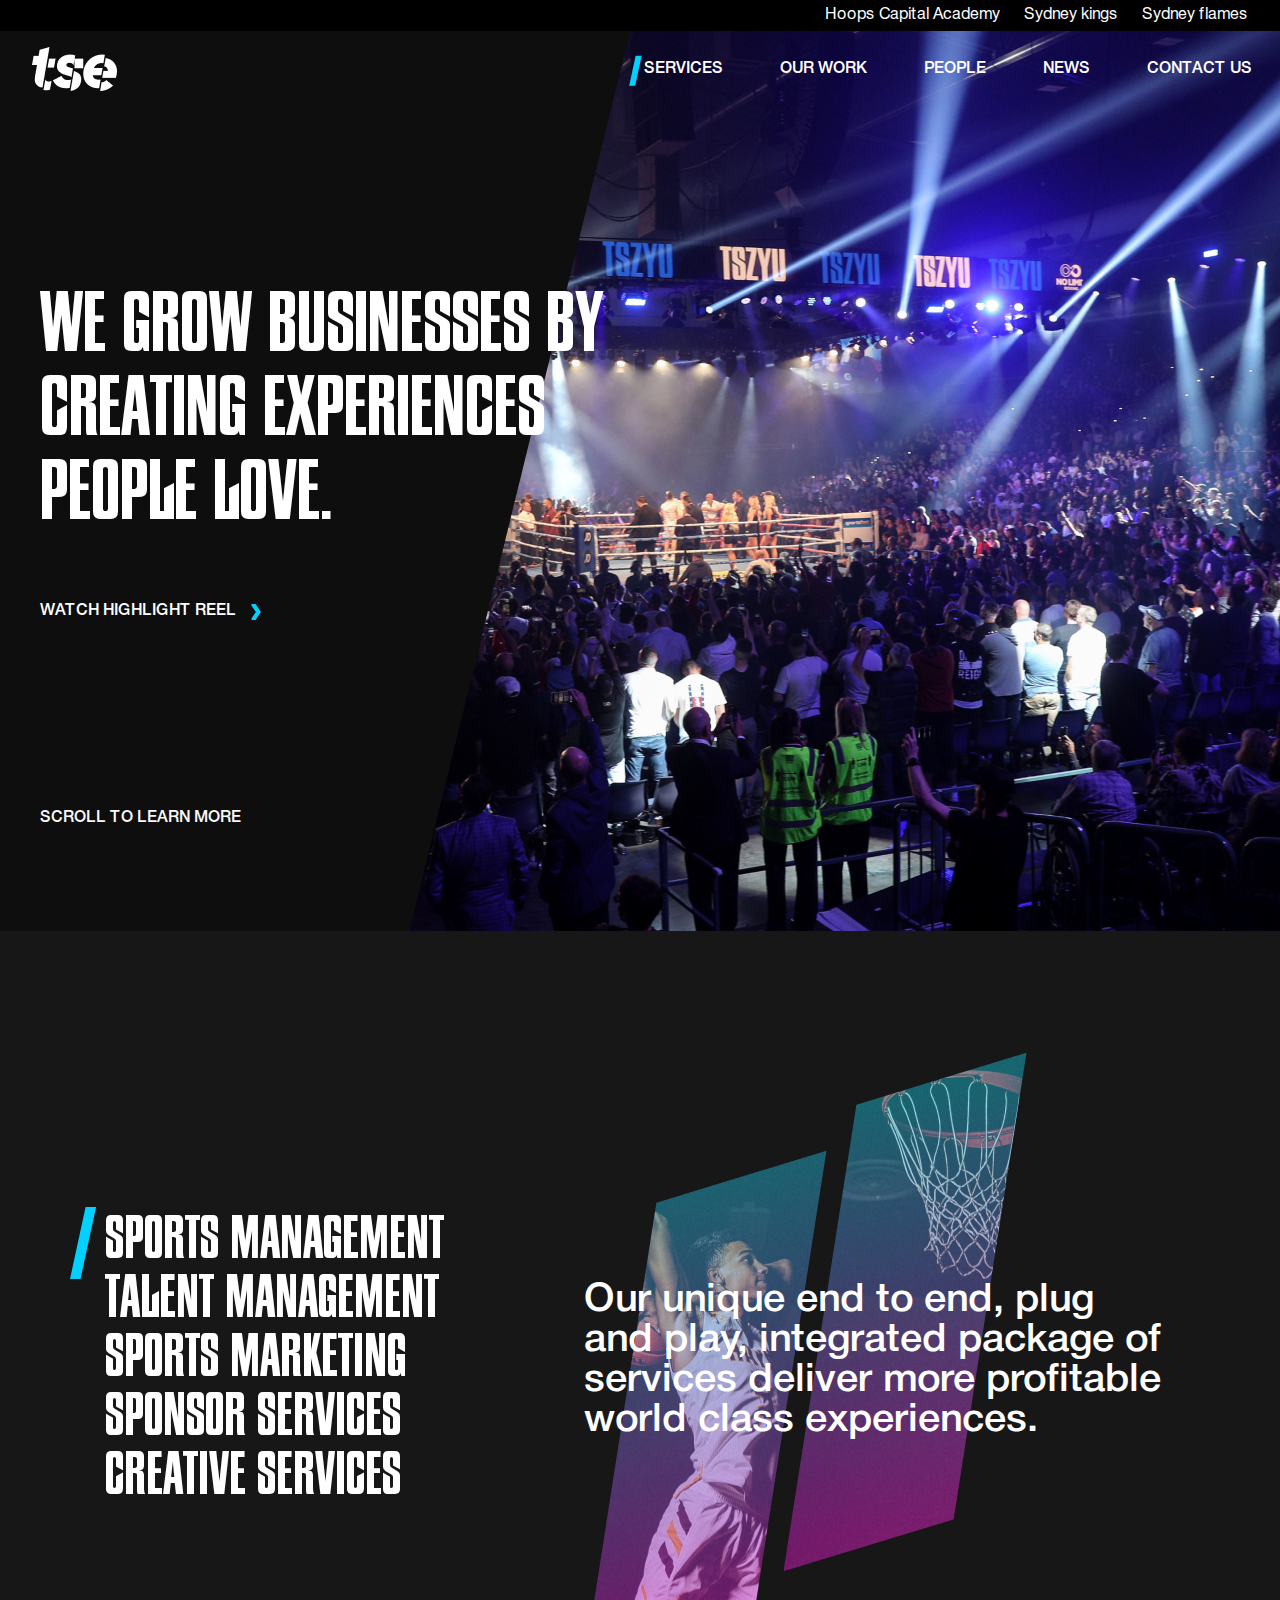
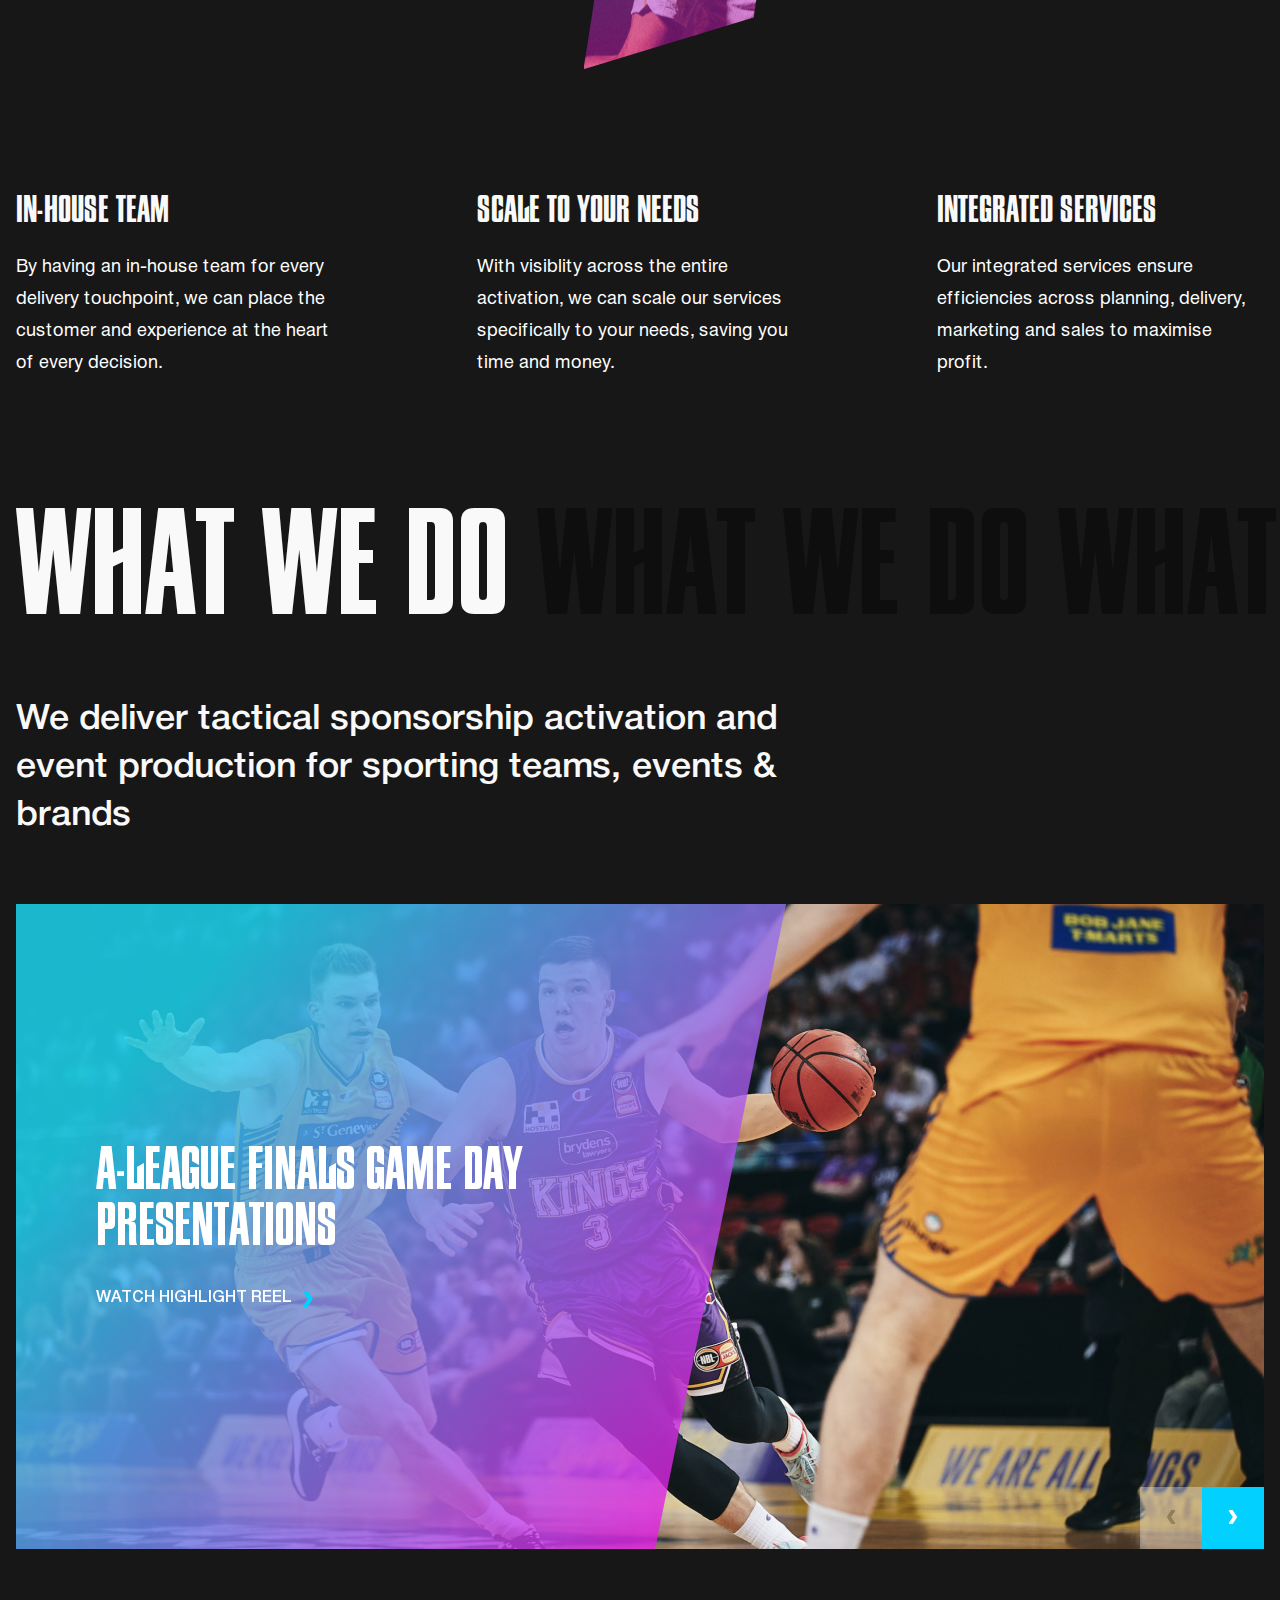
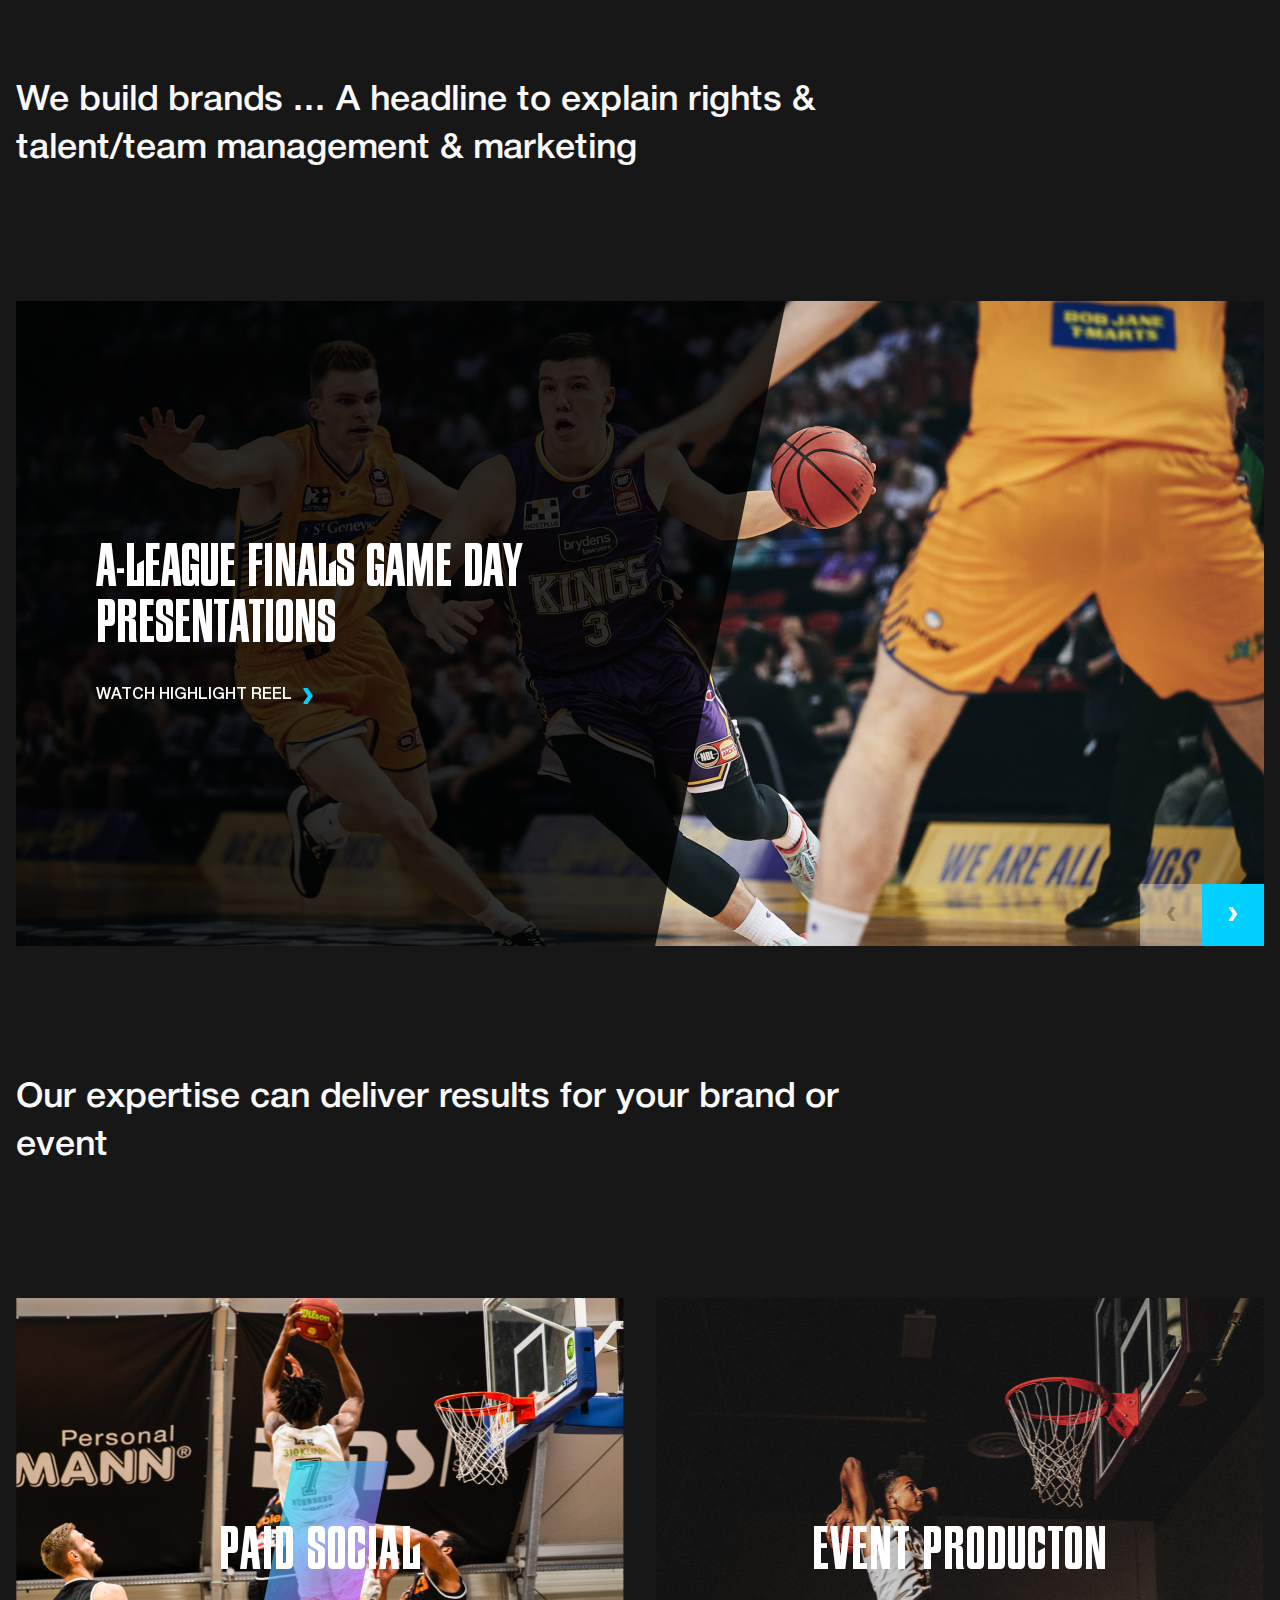
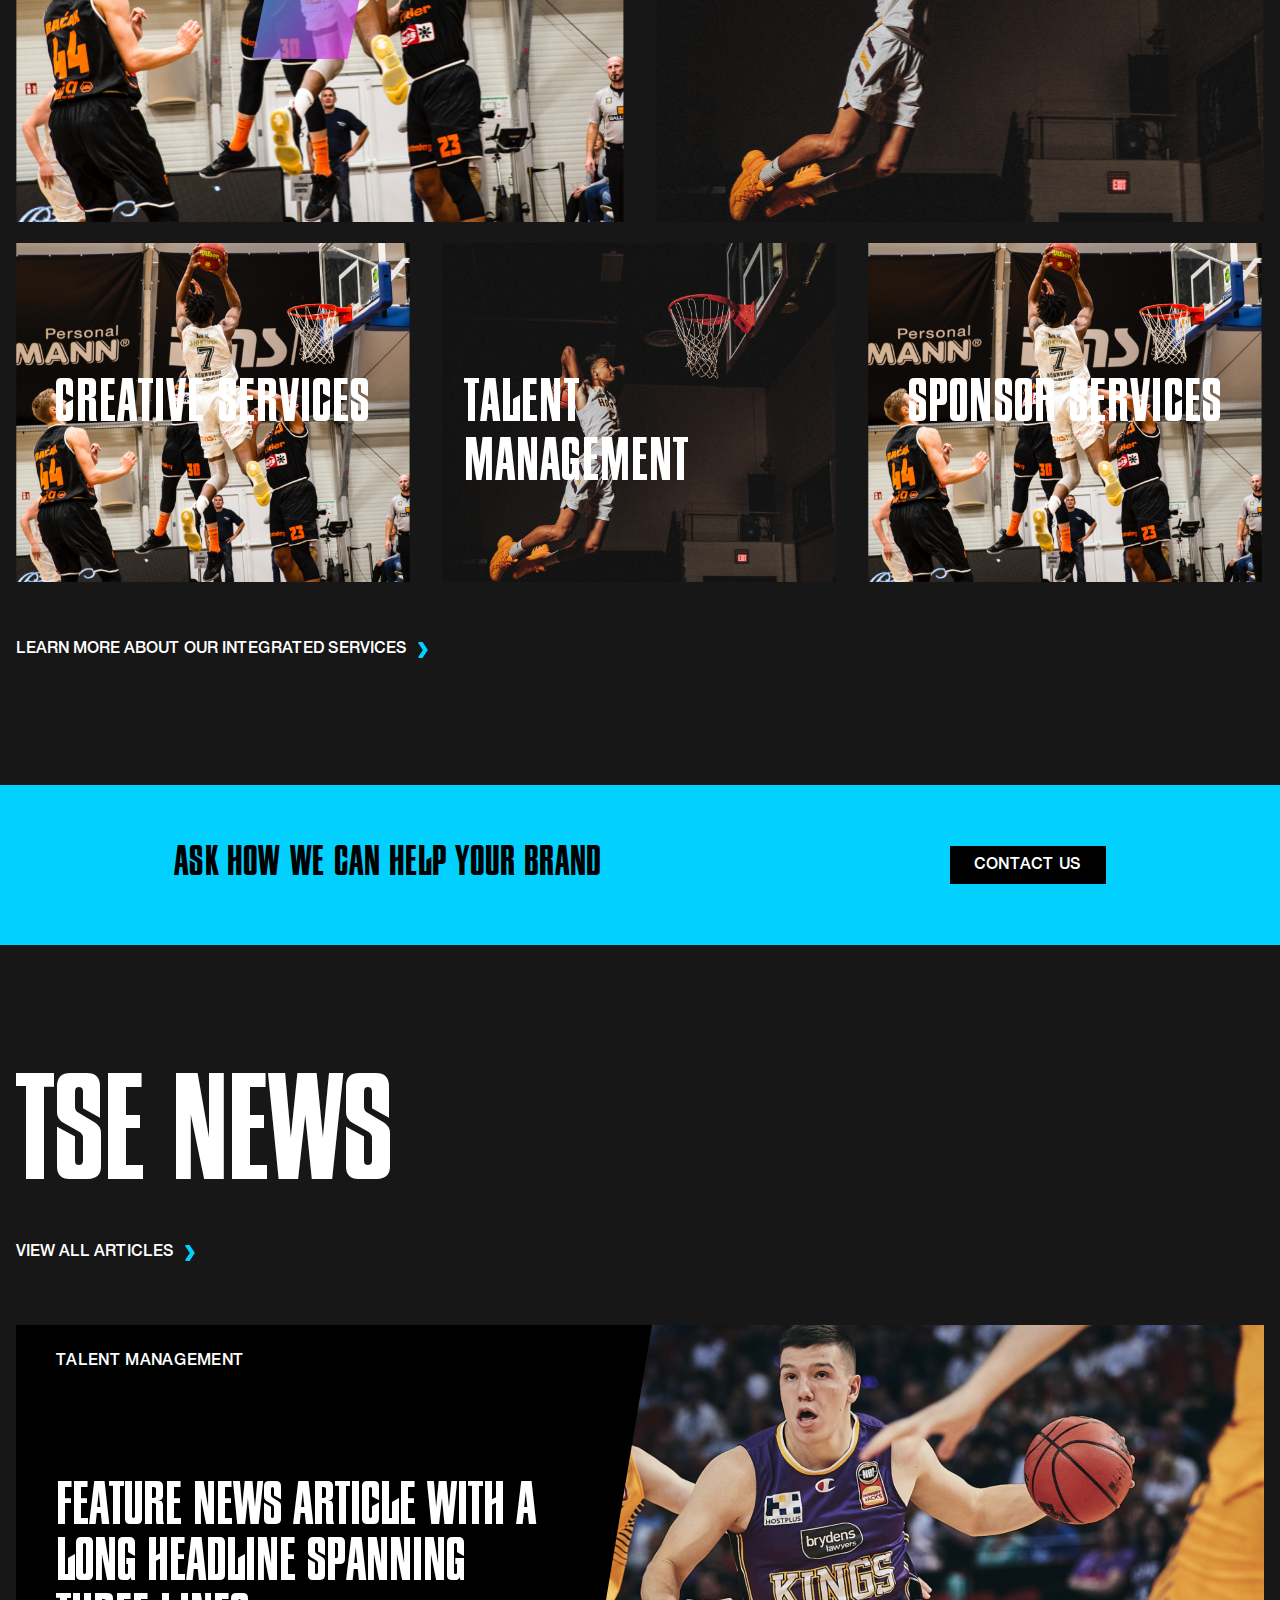
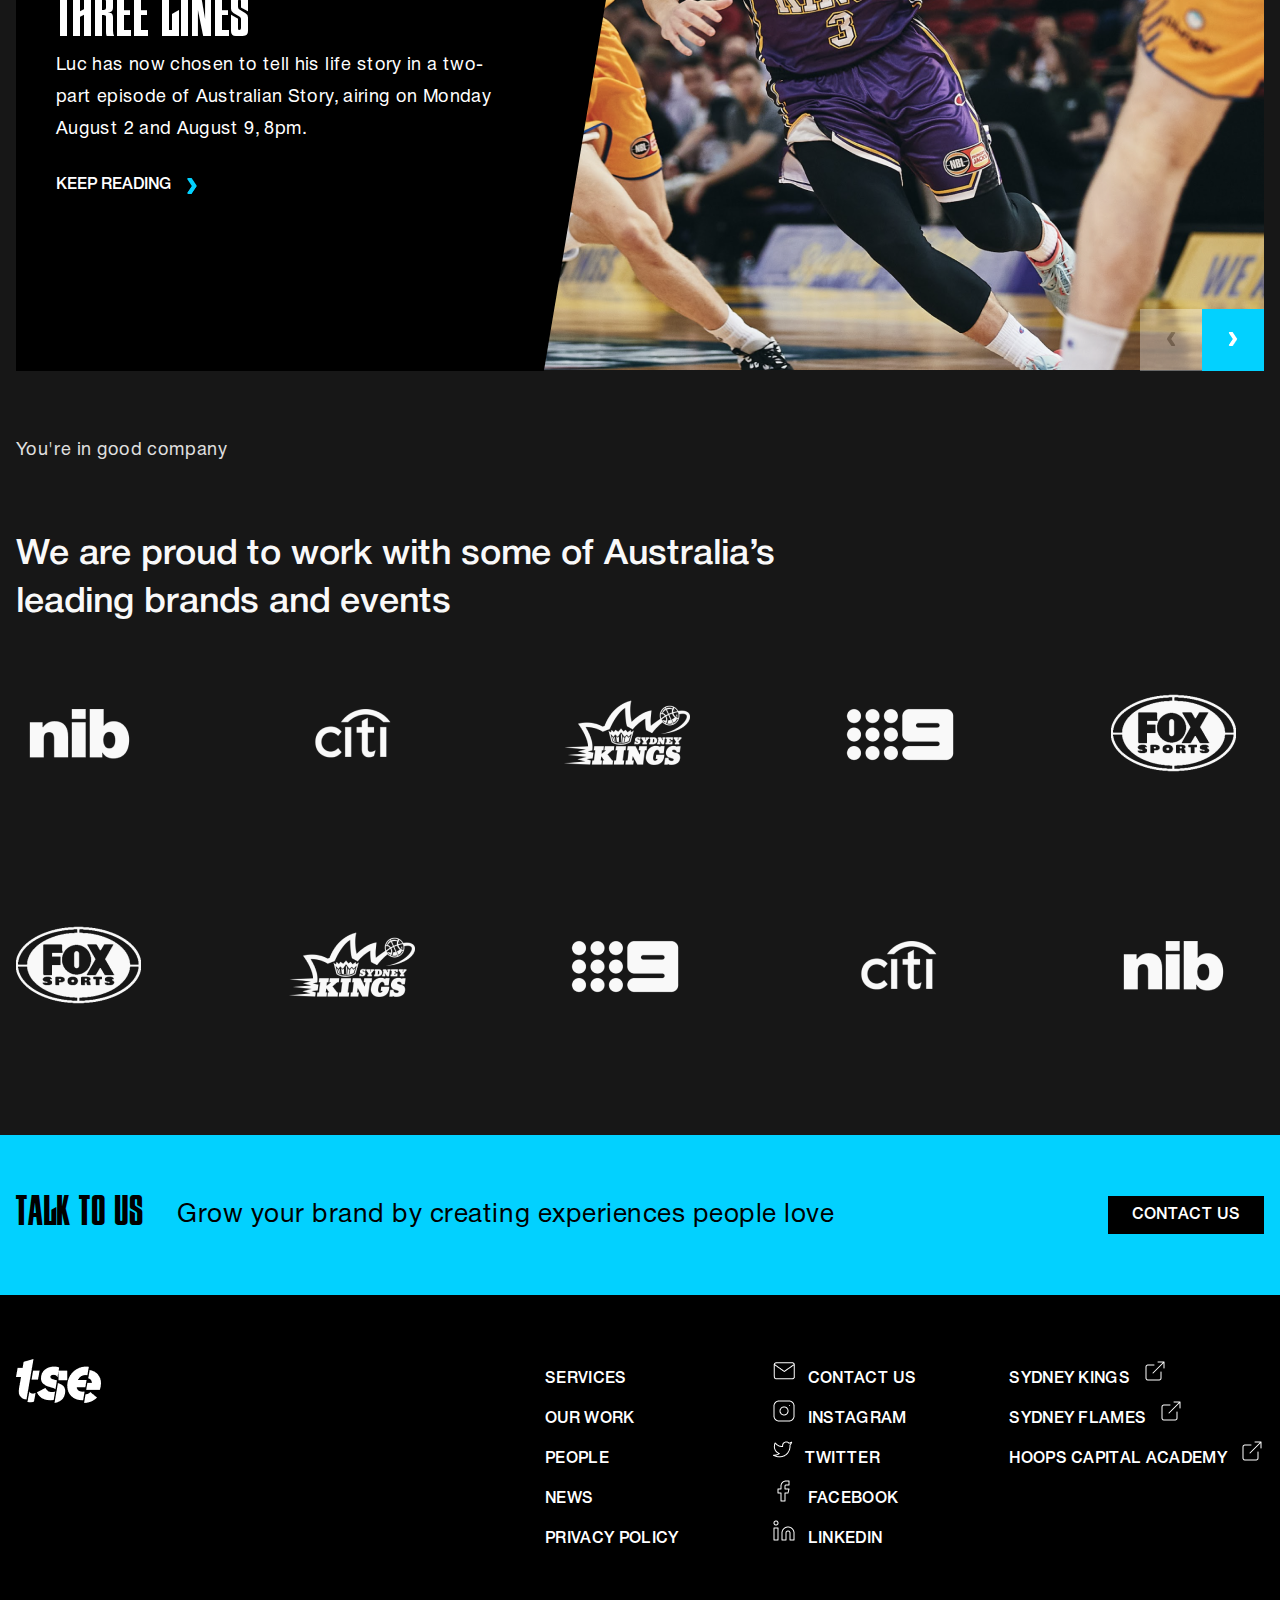
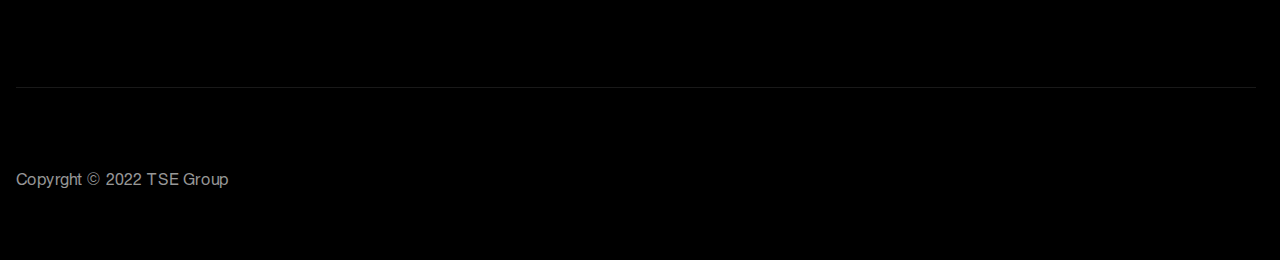
==== commit 509d6752: "Adaptive" ====
--- a/index.html
+++ b/index.html
@@ -34,13 +34,13 @@
                 </nav>    
         </header>
         <section class="mobile-menu">
-            <img src="img/Logo.png">
+            <img src="img/Logo.png" class="mobile-menu__logo">
             <div class="menu">
                 <nav>
                 <ul class="mobile-menu-big-font">
-                    <li><a href="#" >Services</a></li>
+                    <li class="active"><a href="#" >Services</a></li>
                     <li><a href="#">Our work</a></li>
-                    <li class="active"><a href="#">People</a></li>
+                    <li ><a href="#">People</a></li>
                     <li><a href="#">News</a></li>
                     <li><a href="#">Contact Us</a></li>
                 </ul>
@@ -171,16 +171,36 @@
                     <div class="swiper-button-prev"></div>
                 </div>
                 <p class="sliders__text">We build brands ... A headline to explain rights & talent/team management & marketing</p>
-                <div class="sliders__main">
-                    <img src="img/Rectangle.png">
-                <div class="sliders__rectangle sliders__rectangle-black">
-                    <div class="sliders__rectangle-text">
-                        <p class="sliders__rectangle-title">A-league finals game day presentations</p>
-                        <p class="sliders__rectangle-watch-more"><a href="#">Watch highlight REEL <img src="img/Vector (8).png"></a></p>
-                    </div>
-                </div>
-                
-            </div>
+                
+                <div class="swiper mySwiperBlack">
+                    <div class="swiper-wrapper">
+                        <div class="swiper-slide sliders__main">
+                            <img class="black-rectangle-sliders-mobile" src="img/Rectangle.png">
+                            <div class="sliders__rectangle sliders__rectangle-black">
+                                <div class="sliders__rectangle-text">
+                                    <p class="sliders__rectangle-title">A-league finals game day presentations</p>
+                                    <p class="sliders__rectangle-watch-more"><a href="#">Watch highlight REEL <img src="img/Vector (8).png"></a></p>
+                                </div>
+                            </div>
+                        </div>
+                        
+
+                        <div class="swiper-slide sliders__main">
+                            <img src="img/Rectangle.png">
+                            <div class="sliders__rectangle sliders__rectangle-black">
+                                <div class="sliders__rectangle-text">
+                                    <p class="sliders__rectangle-title">A-league finals game day presentations</p>
+                                    <p class="sliders__rectangle-watch-more"><a href="#">Watch highlight REEL <img src="img/Vector (8).png"></a></p>
+                                </div>
+                            </div>
+                        </div>
+                     </div>
+                    <div class="swiper-button-next"></div>
+                    <div class="swiper-button-prev"></div>
+
+                </div>
+                
+            
             <p class="sliders__text">Our expertise can deliver results for your brand or event</p>
             <div class="sliders__wrapper">
                 <a href="#" class="sliders__wrapper-item">
@@ -234,18 +254,46 @@
                 <h1>TSE News</h1>
                 <p class="sliders__rectangle-watch-more"><a href="#">View all articles<img src="img/Vector (8).png"></a></p>
             
-               <div class="sliders__main">
-                    <img class="black-rectangle-sliders" src="img/Kings.png">
-                <div class="sliders__black-rectangle">
-                    <p class="sliders__rectangle-category">TALENT MANAGEMENT</p>
-                    <div class="sliders__rectangle-text black-rectangle-sliders-text">
-                        
-                        <p class="sliders__rectangle-title">Feature news article with a long headline spanning three lines</p>
-                        <p class="sliders__rectangle-main-text">Luc has now chosen to tell his life story in a two-part episode of Australian Story, airing on Monday August 2 and August 9, 8pm. </p>
-                        <p class="sliders__rectangle-watch-more"><a href="#">keep reading <img src="img/Vector (8).png"></a></p>
-                    </div>
-                </div>
-                </div>
+                <div class="swiper mySwiper">
+                    <div class="swiper-wrapper">
+                        <div class="swiper-slide sliders__main">
+                            <img class="black-rectangle-sliders" src="img/Kings.png">
+                            <div class="sliders__black-rectangle">
+                                <p class="sliders__rectangle-category">TALENT MANAGEMENT</p>
+                                <div class="sliders__rectangle-text black-rectangle-sliders-text">
+                                    <p class="sliders__rectangle-title sliders__rectangle-title-mobile-white">Feature news article with a long headline spanning three lines</p>
+                                    <p class="sliders__rectangle-main-text">Luc has now chosen to tell his life story in a two-part episode of Australian Story, airing on Monday August 2 and August 9, 8pm. </p>
+                                    <p class="sliders__rectangle-watch-more sliders__rectangle-watch-more-mobile"><a href="#">keep reading <img src="img/Vector (8).png"></a></p>
+                                </div>
+                            </div>
+                        </div>
+                        <div class="swiper-slide sliders__main">
+                            <img class="black-rectangle-sliders" src="img/Kings.png">
+                            <div class="sliders__black-rectangle">
+                                <p class="sliders__rectangle-category">TALENT MANAGEMENT</p>
+                                <div class="sliders__rectangle-text black-rectangle-sliders-text">
+                                    <p class="sliders__rectangle-title sliders__rectangle-title-mobile-white">Feature news article with a long headline spanning three lines</p>
+                                    <p class="sliders__rectangle-main-text">Luc has now chosen to tell his life story in a two-part episode of Australian Story, airing on Monday August 2 and August 9, 8pm. </p>
+                                    <p class="sliders__rectangle-watch-more sliders__rectangle-watch-more-mobile"><a href="#">keep reading <img src="img/Vector (8).png"></a></p>
+                                </div>
+                            </div>
+                        </div>
+                        <div class="swiper-slide sliders__main">
+                            <img class="black-rectangle-sliders" src="img/Kings.png">
+                            <div class="sliders__black-rectangle">
+                                <p class="sliders__rectangle-category">TALENT MANAGEMENT</p>
+                                <div class="sliders__rectangle-text black-rectangle-sliders-text">
+                                    <p class="sliders__rectangle-title sliders__rectangle-title-mobile-white">Feature news article with a long headline spanning three lines</p>
+                                    <p class="sliders__rectangle-main-text">Luc has now chosen to tell his life story in a two-part episode of Australian Story, airing on Monday August 2 and August 9, 8pm. </p>
+                                    <p class="sliders__rectangle-watch-more sliders__rectangle-watch-more-mobile"><a href="#">keep reading <img src="img/Vector (8).png"></a></p>
+                                </div>
+                            </div>
+                        </div>
+                    </div>
+                    <div class="swiper-button-next"></div>
+                    <div class="swiper-button-prev"></div>
+                </div>
+                
                 <div class="main-text-width">
                     <p class="small-text">You're in good company</p>
                     <p class="sliders__text">We are proud to work with some of Australia’s leading brands and events</p>
@@ -288,16 +336,16 @@
                                 <li><a href="#">OUR WORK</a></li>
                                 <li><a href="#">People</a></li>
                                 <li><a href="#">News</a></li>
-                                <li><a href="#">Contact Us</a></li>
+                                <li><a href="#">Privacy Policy</a></li>
                             </ul>
                         </nav>
                     </div>
                     <div class="footer__main-social-media">
-                        <div class="footer__social-media"><img src="img/Email.png"><a href="#">CONTACT US</a></div>
-                        <div class="footer__social-media"><img src="img/instagram.png"><a href="#">Instagram</a></div>
-                        <div class="footer__social-media"><img src="img/twitter .png"><a href="#">Twitter</a></div>
-                        <div class="footer__social-media"><img src="img/Facebook .png"><a href="#">Facebook</a></div>
-                        <div class="footer__social-media"><img src="img/linkedin.png"><a href="#">LINKEDIN</a></div>
+                        <div class="footer__social-media footer__social-media-mobile"><img src="img/Email.png"><a href="#">CONTACT US</a></div>
+                        <div class="footer__social-media footer__social-media-mobile"><img src="img/instagram.png"><a href="#">Instagram</a></div>
+                        <div class="footer__social-media footer__social-media-mobile"><img src="img/twitter .png"><a href="#">Twitter</a></div>
+                        <div class="footer__social-media footer__social-media-mobile"><img src="img/Facebook .png"><a href="#">Facebook</a></div>
+                        <div class="footer__social-media footer__social-media-mobile"><img src="img/linkedin.png"><a href="#">LINKEDIN</a></div>
                     </div>
                     <div class="footer__links">
                         <div class="footer__links-elem"><a href="#">SYDNEY KINGS</a><img src="img/external-link.png"></div>
--- a/css/style.css
+++ b/css/style.css
@@ -122,9 +122,10 @@
     display: flex;
     align-items: center;
     justify-content: space-between;
+    flex-wrap: wrap;
     padding-top: 125px;
     padding-bottom: 128px;
-    gap: 17vw;
+    gap: 10vw;
 }
 
 .tab button.active::before {
@@ -135,8 +136,8 @@
 }
 /* Стиль табуляции */
 .tab {
-    width: 417px;
-    padding-left: 37px;
+    max-width: 417px;
+    
 }
 /* Стиль кнопок внутри вкладок */
 .tab button {
@@ -259,8 +260,9 @@
   
 }
 .big-title__content-center {
+    /* max-width: 1248px; Почему не могу выбрать макс? указала макс в адаптиве*/ 
+    position: relative;
     width: 1248px;
-    position: relative;
     
 }
 .big-title__black-title-main {
@@ -320,7 +322,7 @@
     font-family: 'HelveticaNeueCyr';
     font-weight: 500;
     font-size: 16px;
-    line-height: 24px;
+    
     text-transform: uppercase;
     
     padding-top: 32px;
@@ -384,7 +386,7 @@
 color: #FFFFFF;
 }
 .sliders__transparent {
-    width: 608px; 
+    max-width: 608px; 
     height: 524px;
     background-color: #000000;
     opacity: 0.7;
@@ -496,9 +498,9 @@
     padding-left: 40px;
     
 }
-.main-text-width {
+/* .main-text-width {
     width: 825px;
-}
+} */
 .small-text {
     font-family: 'HelveticaNeueCyr';
     
@@ -1414,7 +1416,7 @@
     font-family: 'HelveticaNeueCyr';
     font-weight: 400;
     font-size: 26px;
-    line-height: 38px;
+    line-height: 60px;
     letter-spacing: 0.02em;
     color: #FFFFFF;
 
@@ -1423,11 +1425,14 @@
     font-family: 'HelveticaNeueCyr';
     font-weight: 400;
     font-size: 18px;
-    line-height: 38px;
+    line-height: 36px;
     letter-spacing: 0.02em;
     color: #FFFFFF;
  }
- 
+ .mobile-menu-big-font {
+    padding-bottom: 66px;
+    padding-top: 80px;
+ }
 
       @media (max-width: 1280px) {
       }
@@ -1443,6 +1448,7 @@
        .mobile-menu {
             display: flex;
             justify-content: space-between;
+            align-items: center;
         }
         .menu-btn {
             width: 30px;
@@ -1496,13 +1502,312 @@
 
 .menu.active {
 	transform: translateX(0);
+    /* display: flex;
+    justify-content: center;
+    text-align: center; */
 }
 
 .menu li {
 	list-style-type: none;
-}
-
-
+    display: flex;
+    align-items: center;
+    /* justify-content: center; */
+}
+
+
+.menu li.active::before {
+        content: url('../img/Slash Graphic.png');
+        color: #02D1FF;
+        font-size: 30px;
+        font-weight: bold;
+        /* position: absolute;
+        top: -7px;
+        left: -15px; */
+}
+.mobile-menu__logo {
+    padding-bottom: 10px;
+    padding-top: 10px;
+    padding-left: 24px;
+    z-index: 22;
+}
+.mobile-menu-big-font {
+
+}
+
+
+@media (max-width: 600px) {
+    .previev__rectangle {
+        display: none;
+    }
+    .preview__title {
+        
+        font-size: 40px;
+    }
+    .preview__text {
+        position: relative;
+        width: 341px;
+        padding-top: 420px;
+        margin-left: 25px;
+    }
+    .preview {
+        height: 555px;
+        position: relative;
+    }
+    .preview__watch-more {
+        
+        margin-top: 24px;
+    }
+    .preview__learn-more {
+        display: none;
+    }
+    /* .tab {
+    width: 250;
+        padding-left: 64px;
+    } */
+    .tab button {
+        
+        font-size: 36px;
+    }
+    .tab button.active::before {
+        content: url(../img/Rectangle182.png);
+        top: 3px;
+        left: -18px;
+    }
+    }
+    .services-tab__rectangle-left {
+     /* background: url(img/image44.png); ??????????????????? */
+   
+        width: 153px;
+        height: 258px;
+        margin-top: 45px;
+    margin-right: -26px;
+    }
+    .services-tab__rectangle-right {
+        width: 153px;
+        height: 258px;
+    }
+    .tabcontent p {
+        max-width: 249px;
+        font-size: 26px;
+    }
+    .content-center {
+        padding-bottom: 85px;
+        display: flex;
+       
+        justify-content: center;
+    }
+    .tabcontent {
+       
+        min-height: 315px;
+    }
+    .services-tab__wrapper {
+        
+        justify-content: center;
+    }
+    .services-tab__wrapper {
+        
+        gap: 64px;
+    }
+    .big-title h1 {
+       
+        font-size: 56px;
+    }
+    .big-title__black-title-main {
+        
+        left: 209px;
+    }
+    .big-title__black-title {
       
-    
-      }+        min-width: 209px;
+    }
+    .big-title {
+       padding-left: 16px;
+        align-items: flex-start;
+    }
+    .big-title__main {
+       
+        padding-top: 96px;
+        padding-bottom: 24px;
+    }
+    .big-title__text {
+        width: 343px;
+       
+        font-size: 26px;
+    }
+    .sliders__rectangle {
+        /* width: 343px;
+        height: 564px; */
+        display: flex;
+        align-items: center;
+        background:none;
+        clip-path: none;
+    }
+    .sliders__rectangle-text {
+        padding-left: 16px;
+    }
+    .sliders__content-center {
+        width: 343px;
+    }
+    .sliders__rectangle-title {
+        max-width: 311px;
+        font-family: 'Fiorello CG Condensed';
+        font-weight: 400;
+        font-size: 36px;
+        line-height: 36px;
+       color:#000000;
+    }
+    .sliders__rectangle-watch-more a {
+        color: #000000;
+    }
+/* 
+    .sliders__rectangle-black {
+        width: 343px;
+        height: 334px;
+        display: flex;
+        align-items: center;
+       
+        clip-path: polygon(0% 0%, 100% 30%, 100% 100%, 0% 100%);
+    } */
+    .black-rectangle-sliders {
+        position: static;
+    }
+    .sliders__black-rectangle {
+        width: 343px;
+        height: 100%;
+        display: flex;
+        flex-direction: column;
+        background: #000000;
+        clip-path: polygon(0% 0%, 100% 15%, 100% 100%, 0% 100%);
+        margin-top: -66px;
+        padding-top: 30%;
+    }
+    .news__content-center {
+        width: 343px;
+    }
+    .sliders__rectangle-category {
+        padding-left: 15px;
+    padding-bottom: 0;
+    padding-top: 0;
+    }
+    .sliders__rectangle-title-mobile-white {
+        color: #FFFFFF;
+    }
+    .sliders__rectangle-watch-more-mobile a {
+        color: #FFFFFF;
+    }
+    .sliders__rectangle-watch-more {
+        padding-bottom: 21px;
+    }
+    .contact-us {
+        align-items: flex-start;
+        flex-direction: column;
+        padding-bottom: 40px;
+        padding-left: 30px;
+        padding-right: 30px;
+    }
+    .contact-us__title {
+        
+        text-align: left;
+    }
+    .wrapper-logo-item img {
+        width: 90px; 
+    }
+    .wrapper-logo {
+       
+        gap: 30px;
+    }
+    .contact-us__tittle-and-text {
+        
+        align-items: flex-start;
+        flex-direction: column; 
+    }
+    .contact-us__content-center {
+        align-items: flex-start;
+        flex-direction: column;
+    }
+    
+    .contact-us__text {
+        text-align: left;
+        margin-left: 0;
+        margin-bottom: 24px;
+    }
+    .contact-us__title {
+        padding-bottom: 24px;
+        padding-top: 40px;
+    }
+    .news h1 {
+        font-size: 56px;
+    }
+    .sliders__rectangle {
+        width: 100%;
+    }
+    .footer__main {
+        padding-top: 40px;
+       width: 100%;
+        flex-direction: column;
+    }
+    .footer__logo-and-menu {
+        flex-direction: column;
+        padding: 16px;
+    }
+    .footer__social-media-mobile a {
+        display:none;
+    }
+    .footer__main-social-media {
+        display: flex;
+        justify-content: flex-start;
+        padding-top: 45px;
+        padding-bottom: 55px;
+        gap: 50px;
+    }
+    .sliders__rectangle-and-title p {
+        font-size: 40px;
+    }
+    .sliders__text {
+        font-size: 26px;
+    }
+    .footer__copyrght {
+        padding-left: 18px;
+    }
+    .contact-us__content-center {
+        width:100%;
+    }
+    .big-title__content-center {
+        max-width: 1248px;
+    }
+    .swiper-button-next, .swiper-button-prev {
+        position: absolute;
+        top: 86.1%;
+    }
+    /* .contact-us__text {
+        width: 327px;
+    } */
+    .mySwiperBlack img {
+        position: static;
+    }
+    .mySwiperBlack .sliders__rectangle {
+        width: 343px;
+    height: 100%;
+    display: flex;
+    flex-direction: column;
+    background: #000000;
+    clip-path: polygon(0% 0%, 100% 15%, 100% 100%, 0% 100%);
+    margin-top: -66px;
+    padding-top: 30%;
+    }
+    .mySwiperBlack .sliders__rectangle-text {
+        padding-bottom: 130px;
+    }
+    .mySwiperBlack .swiper-button-next {
+        top: 82.9%;
+    }
+    .mySwiperBlack .swiper-button-prev {
+        top: 82.9%;
+    }
+
+    .mySwiperBlack .sliders__rectangle-title {
+        color: #FFFFFF;
+    }
+    .mySwiperBlack .sliders__rectangle-watch-more a {
+        color: #FFFFFF;
+    }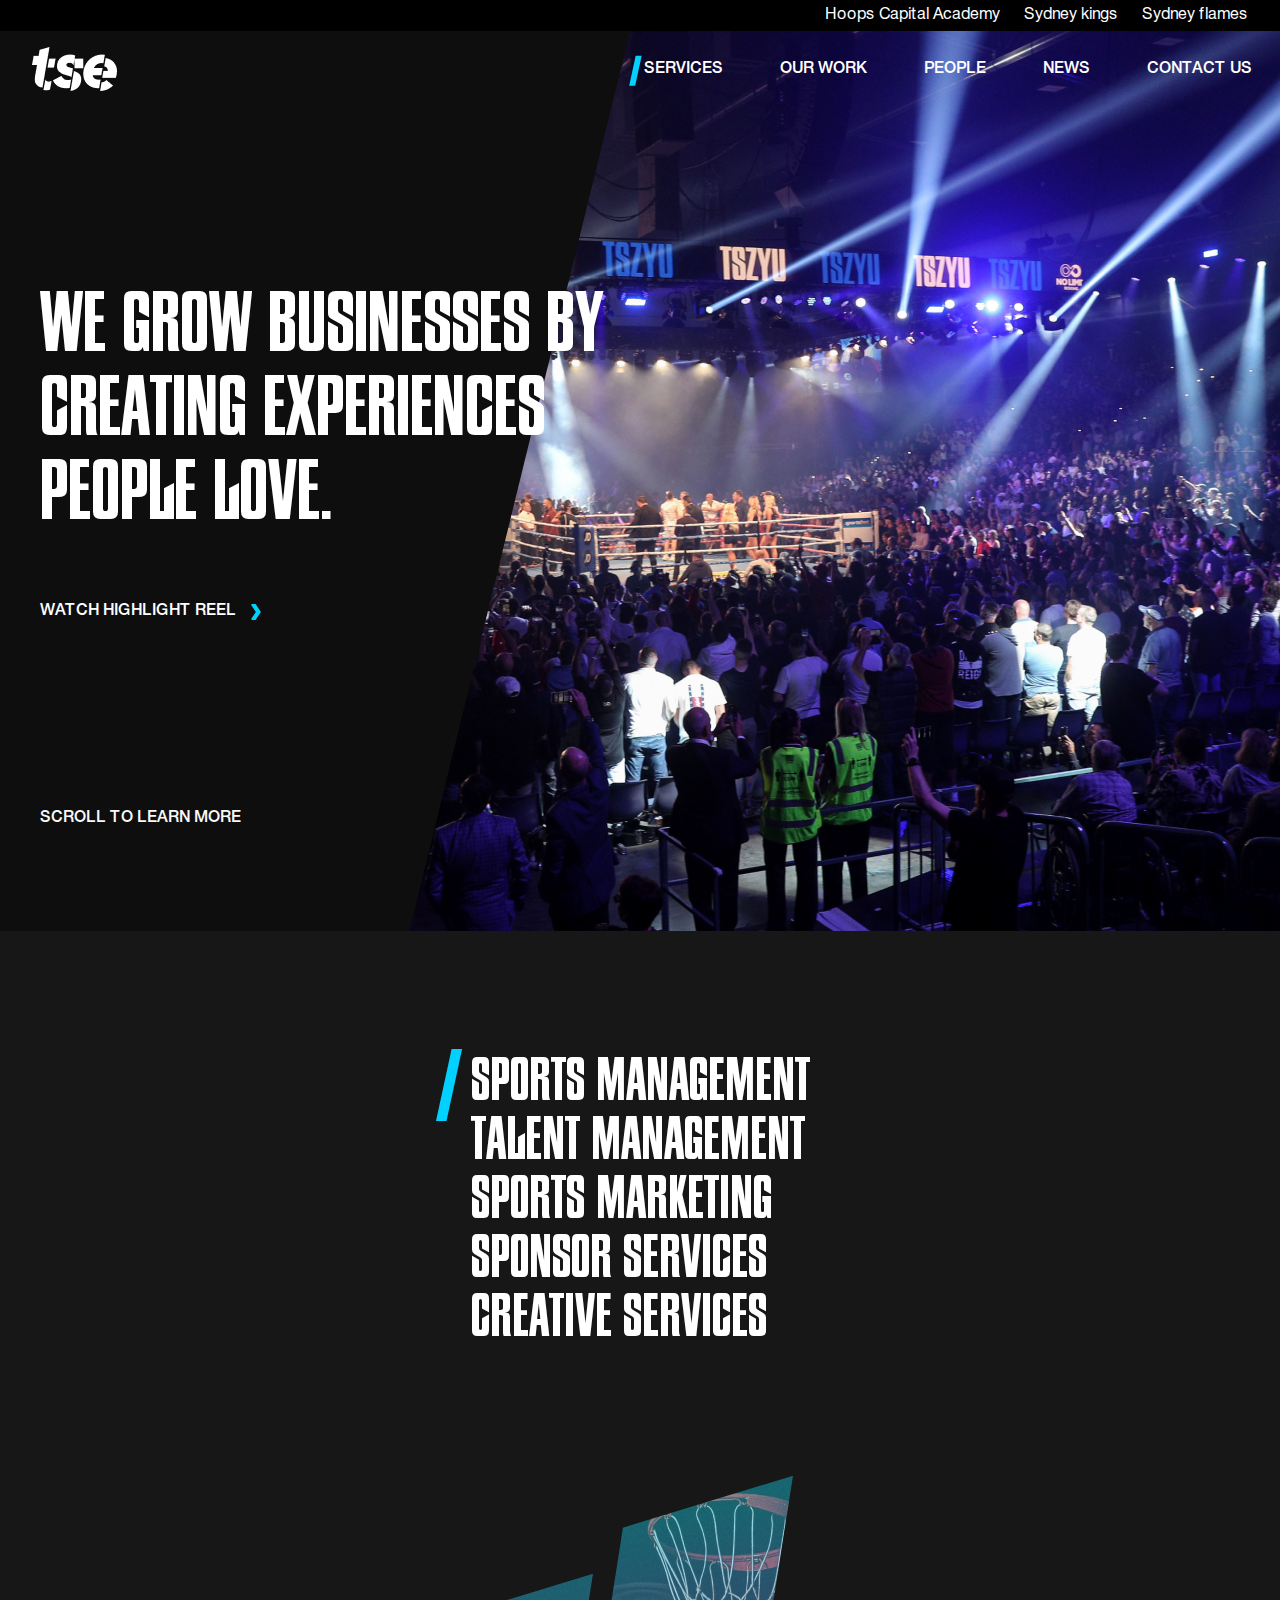
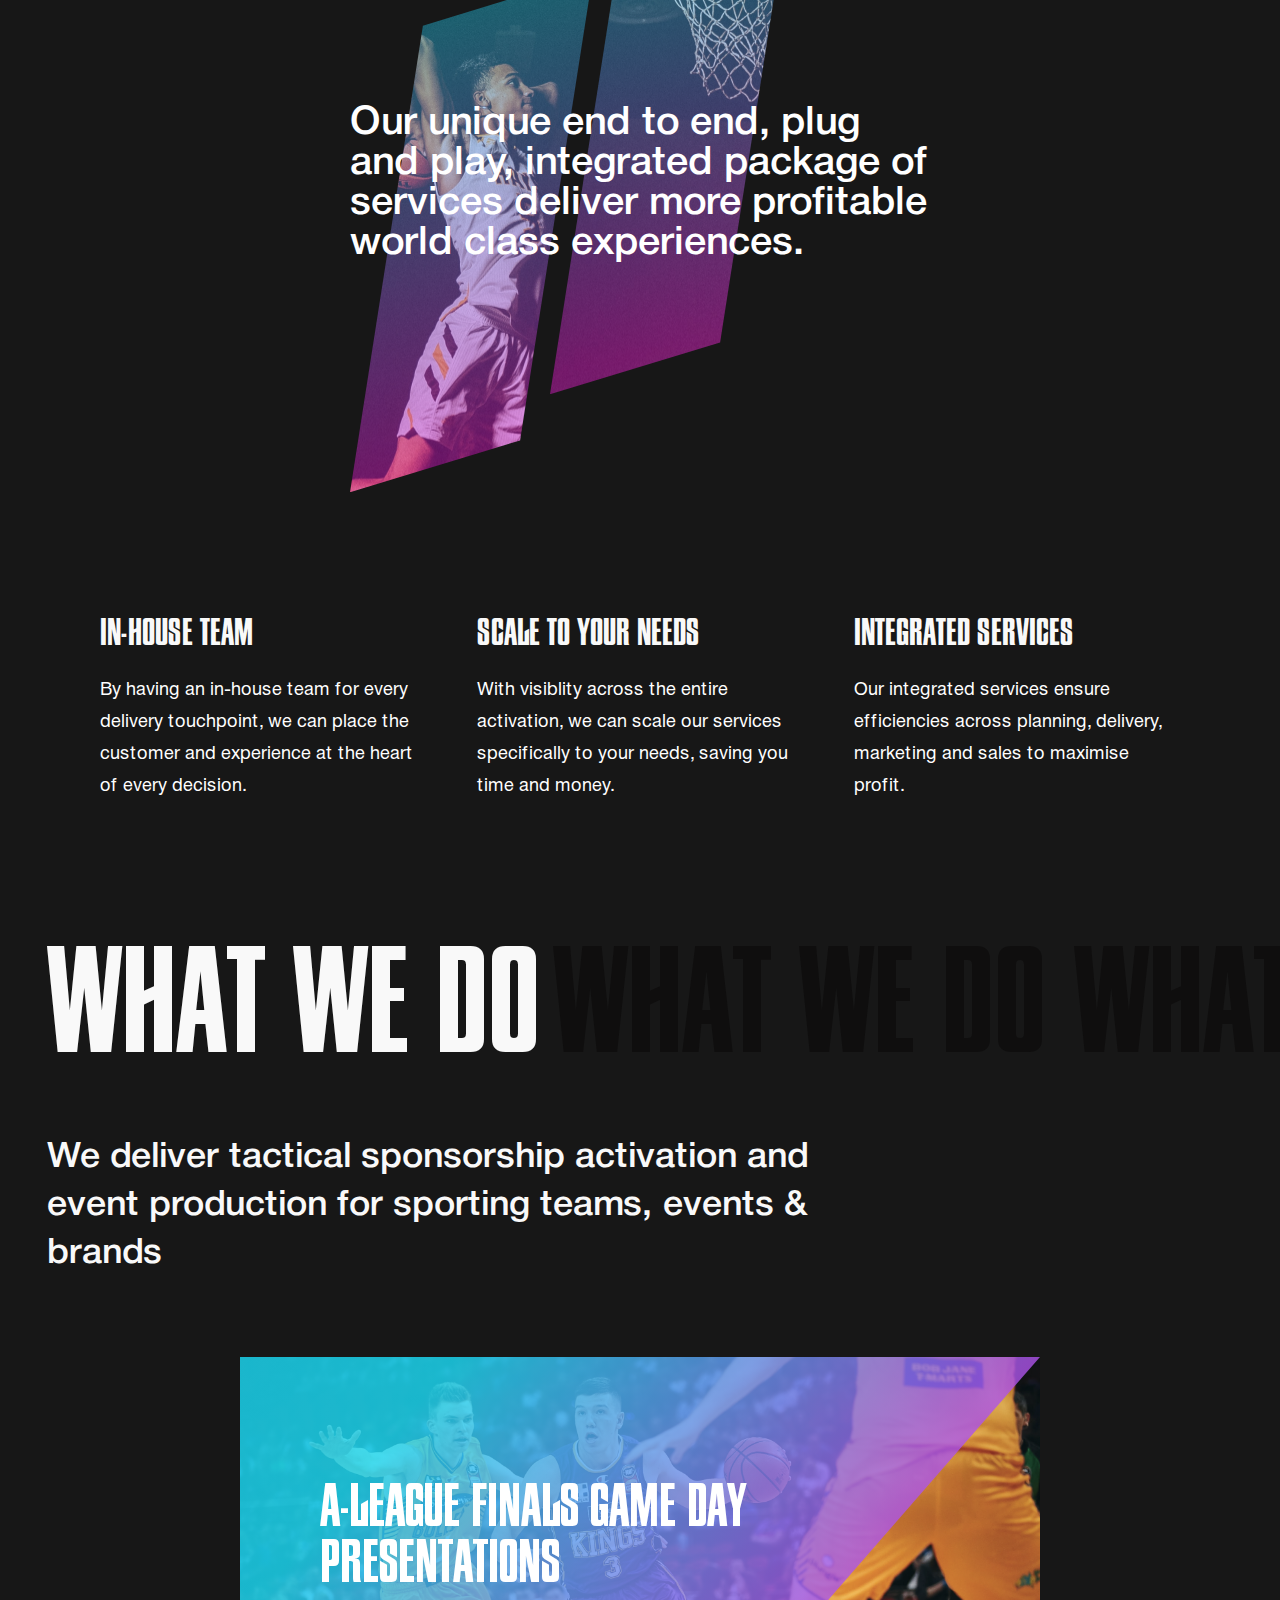
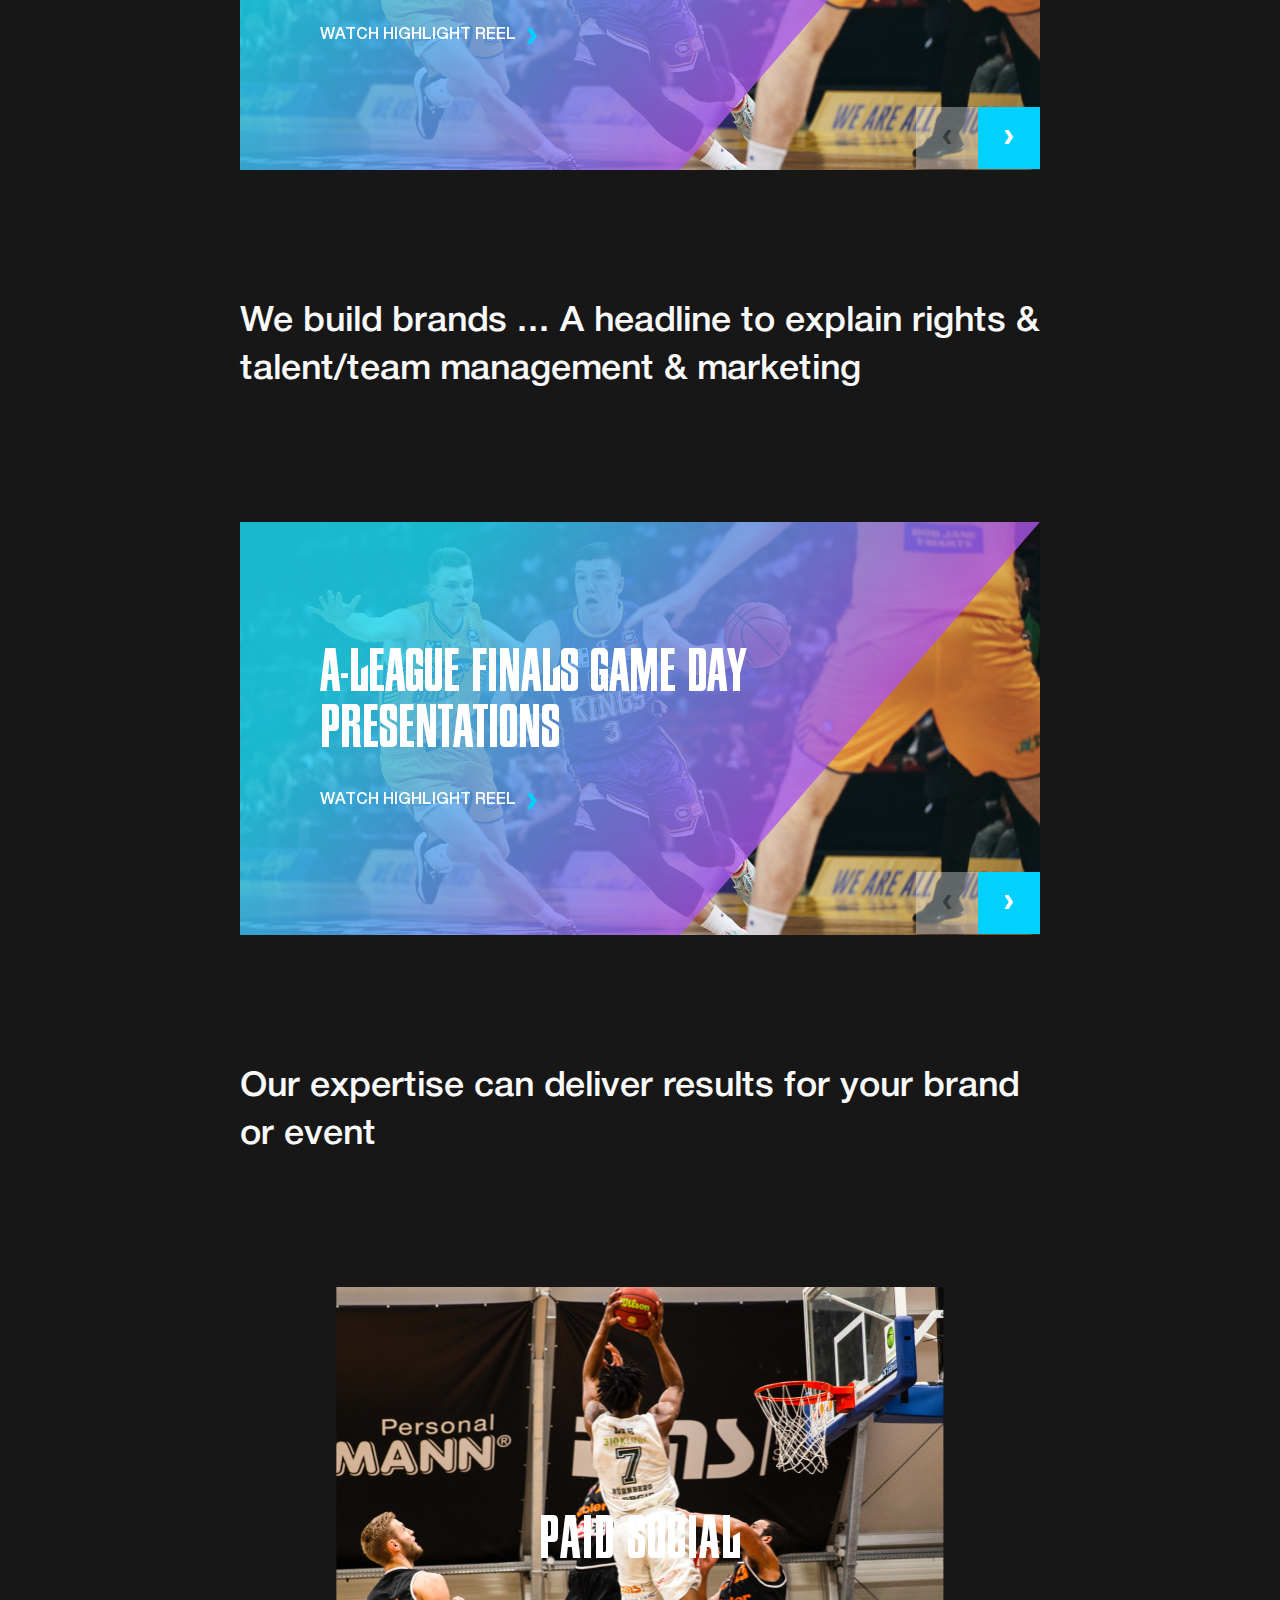
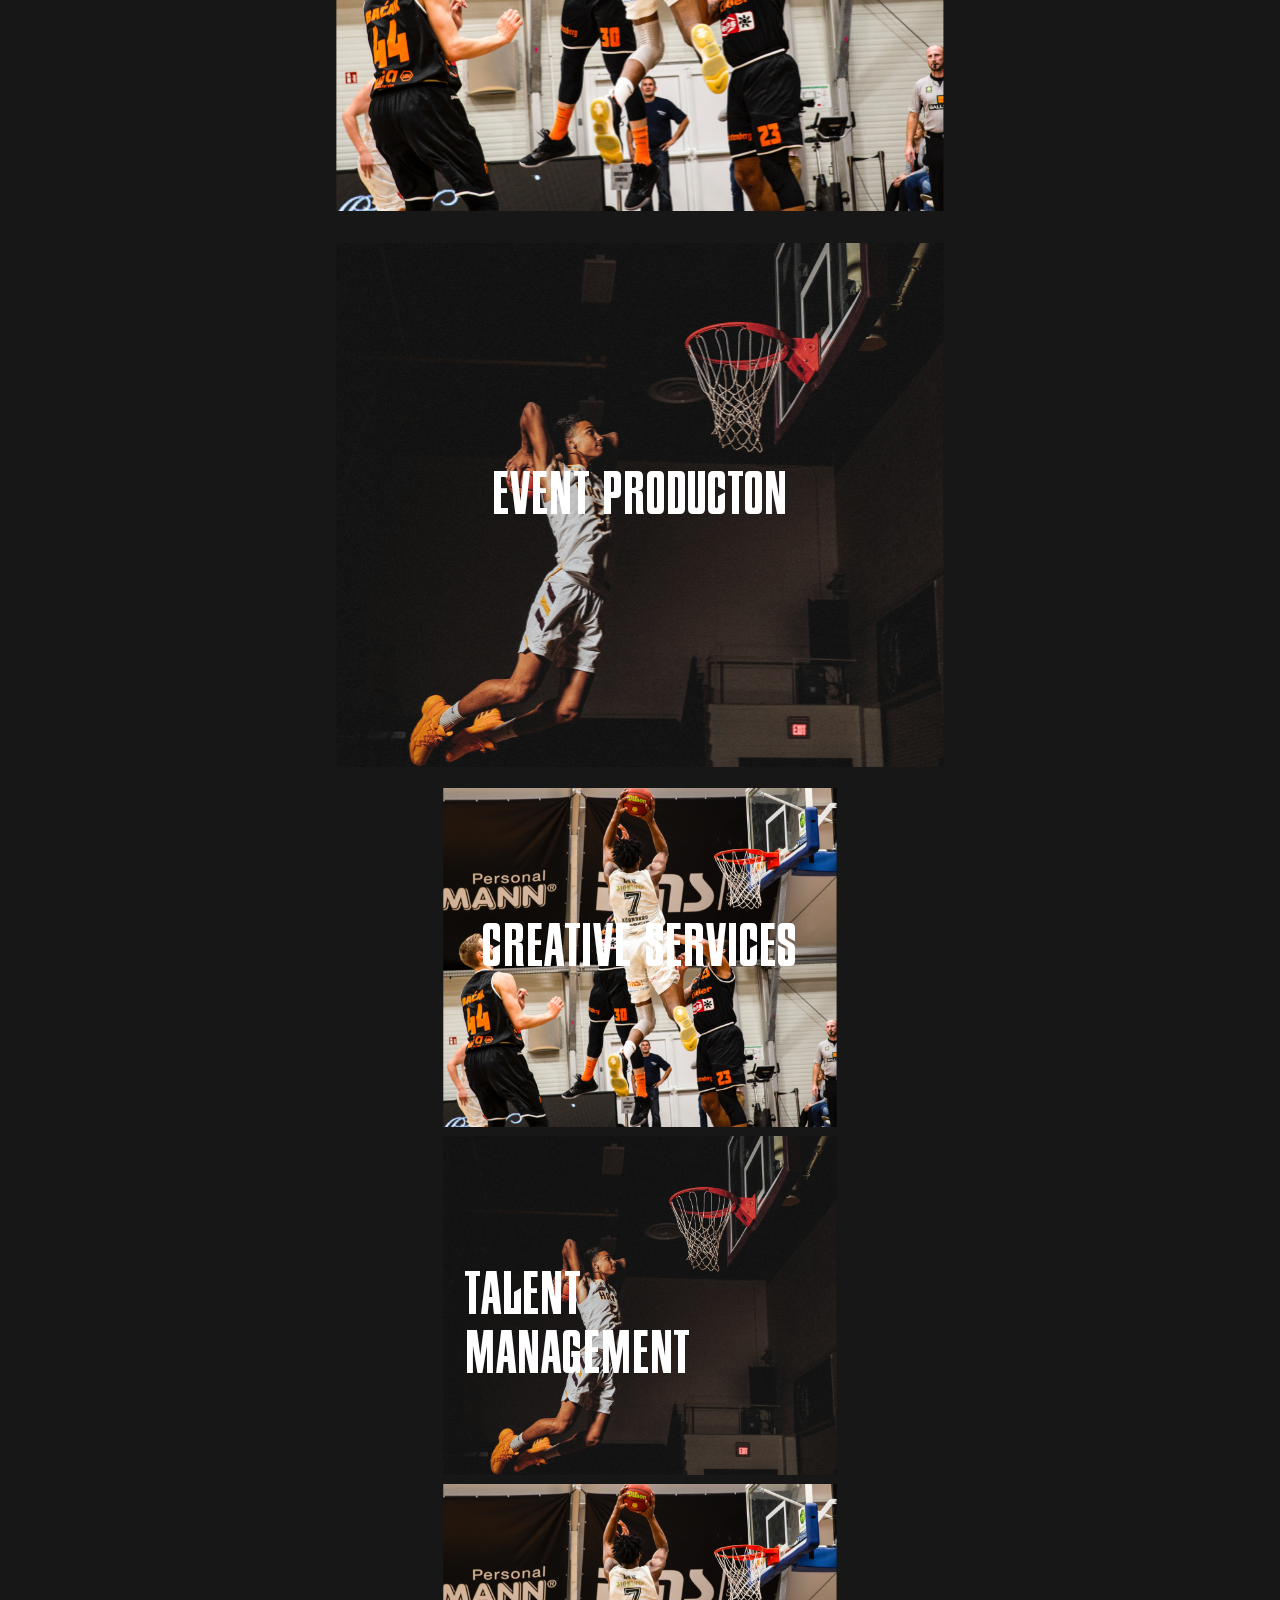
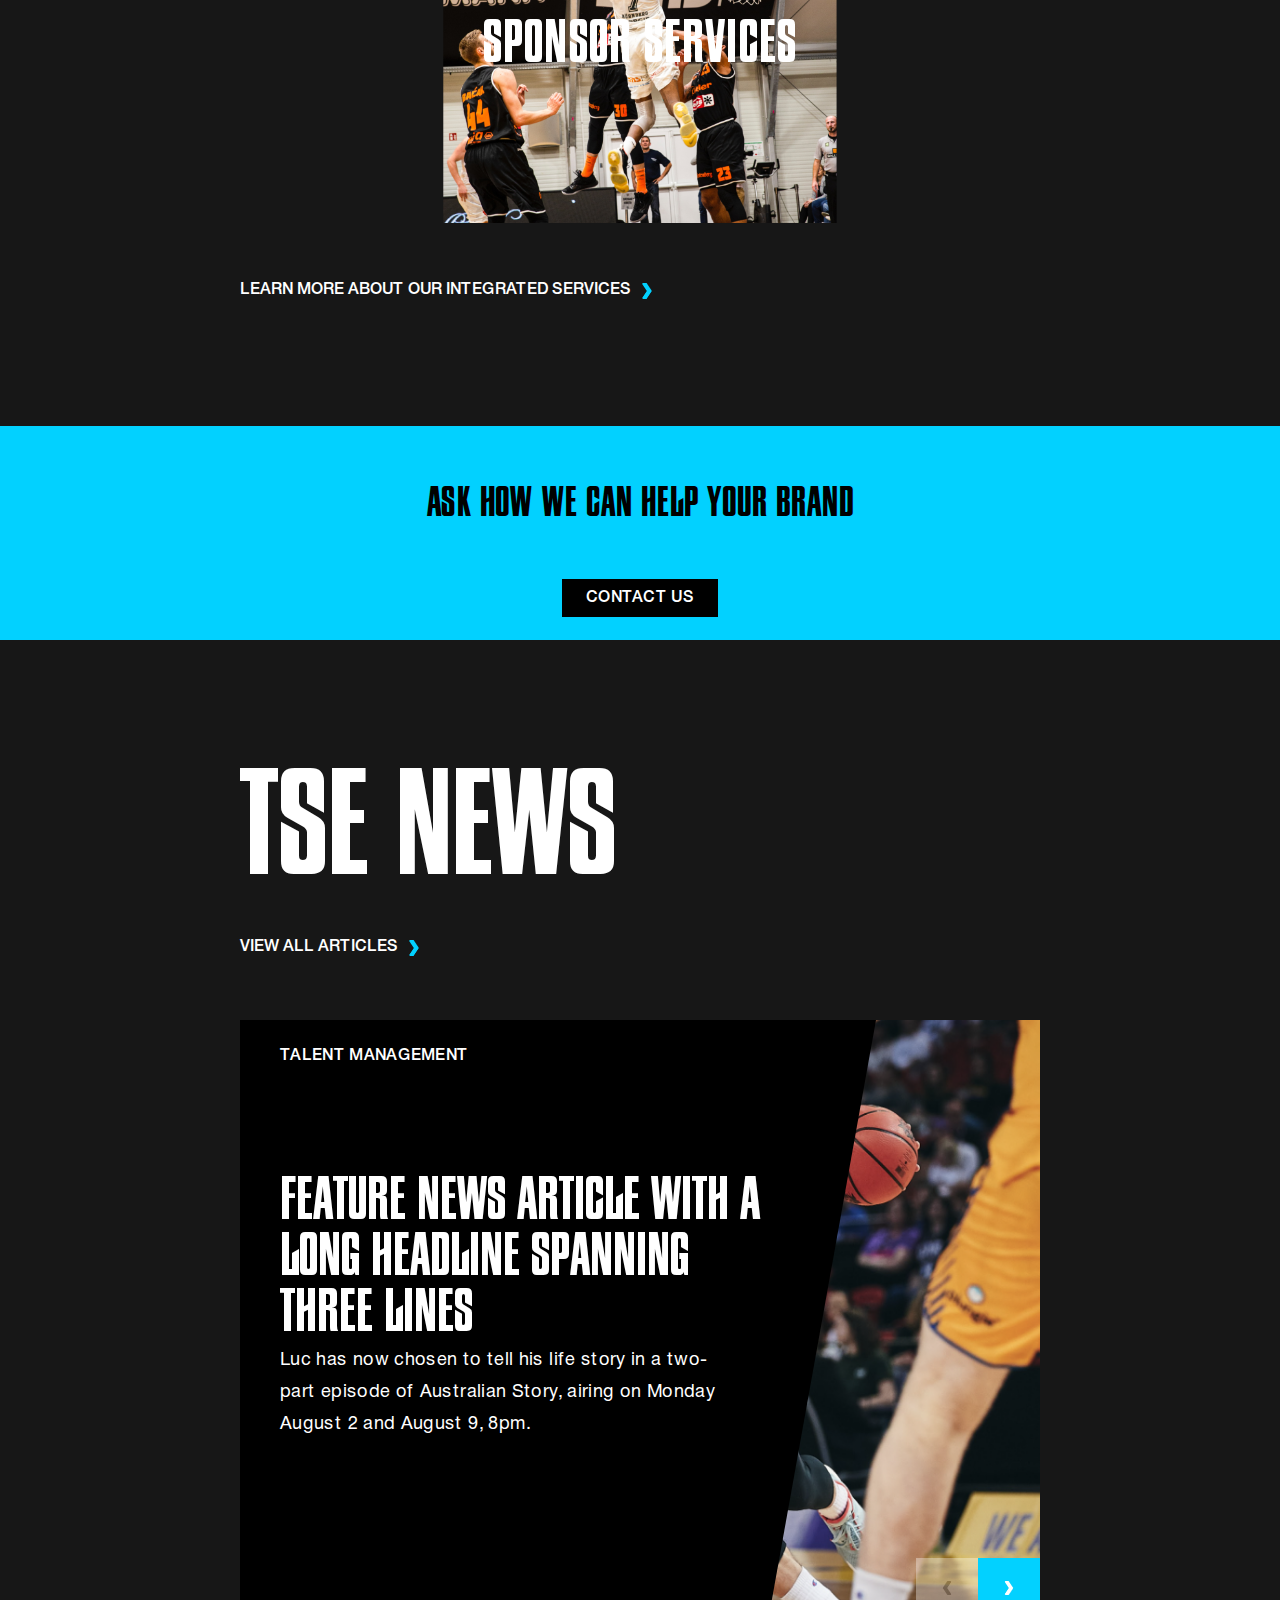
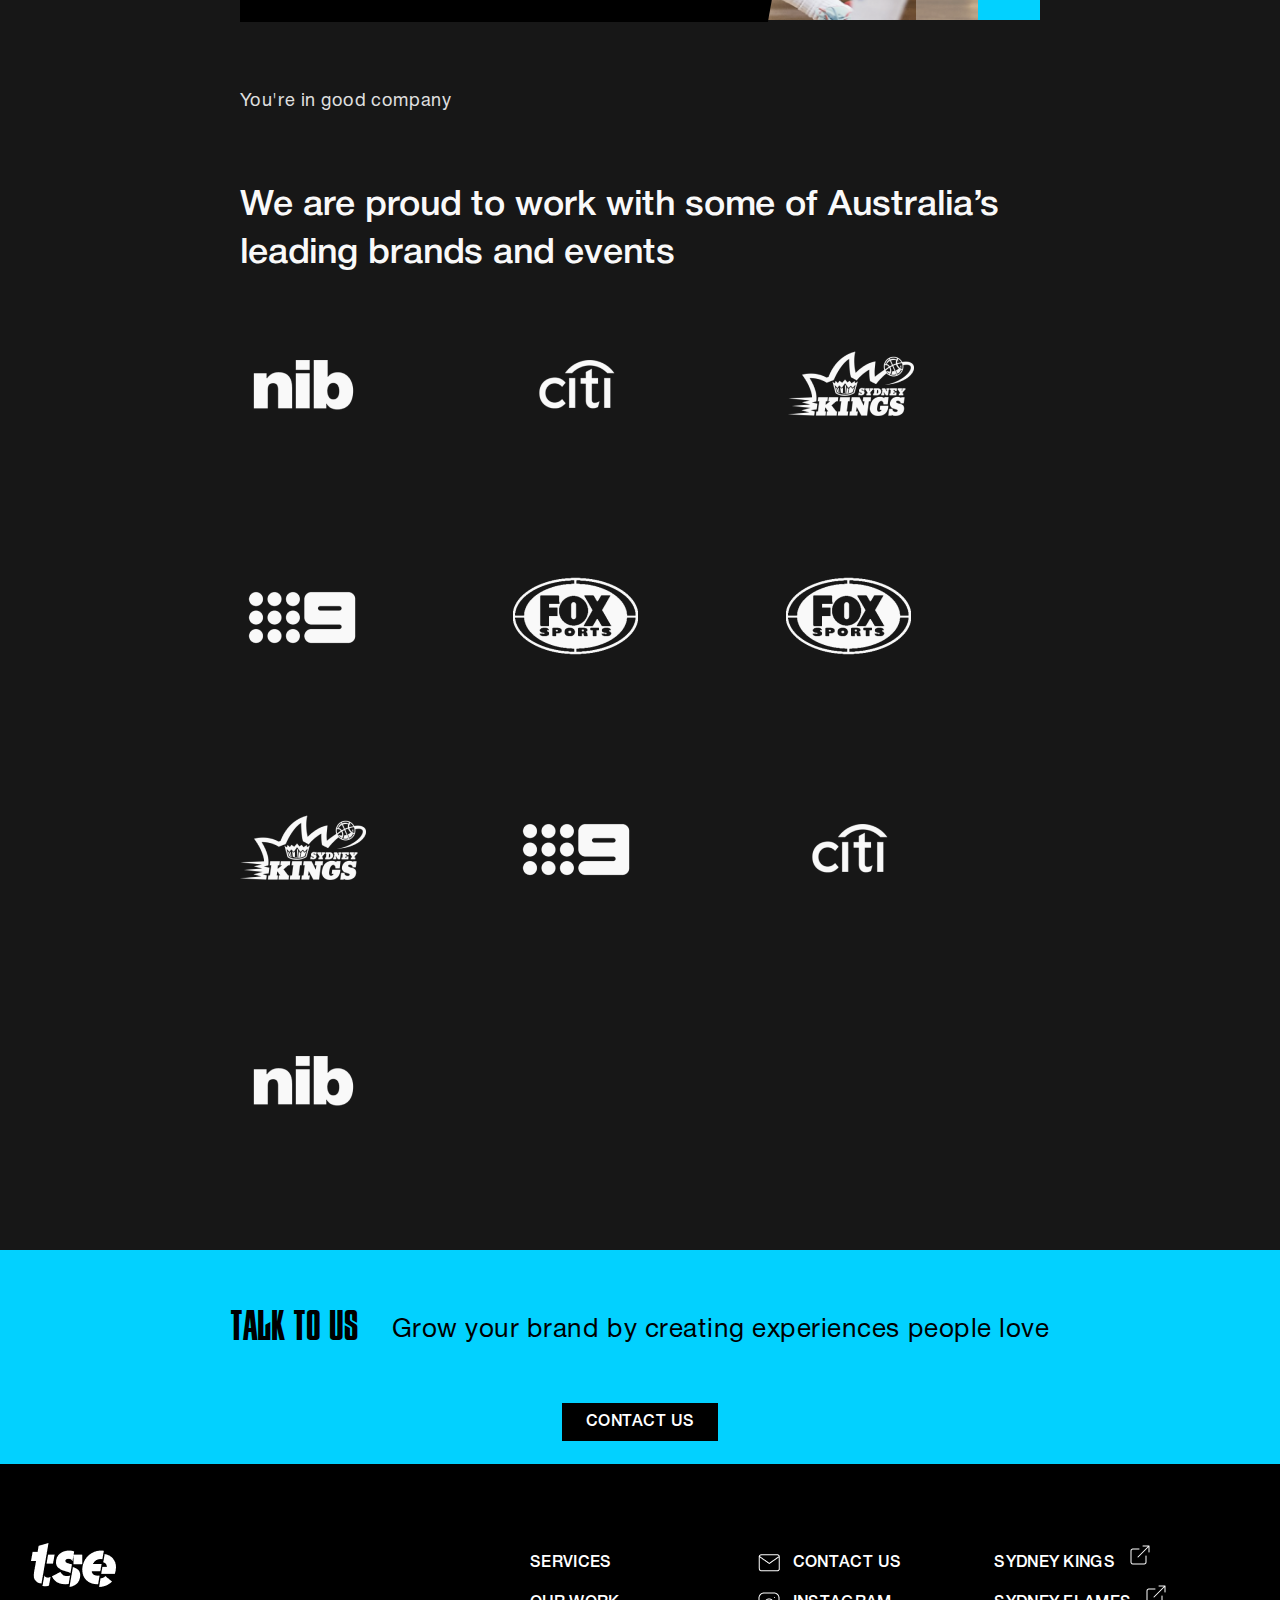
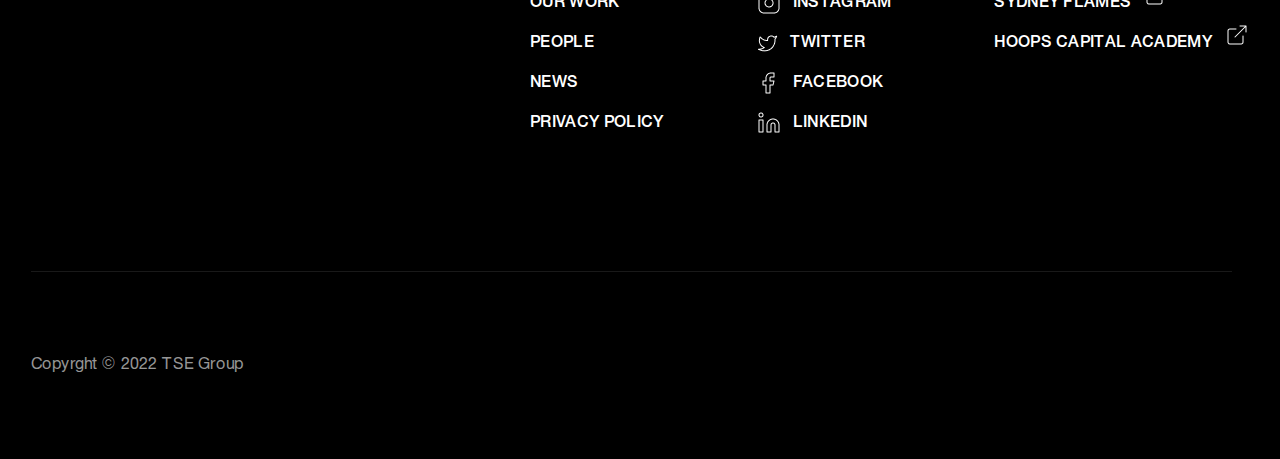
==== commit 4cdecdd0: "Adaptive home page" ====
--- a/index.html
+++ b/index.html
@@ -246,13 +246,25 @@
             </div>
         </section>
         <section class="contact-us">
+           <div class="contact-us__content-center">
             <p class="contact-us__title">Ask how we can help your brand</p>
             <div><a href="#" class="contact-us__button">Contact us</a></div>
+        </div>
         </section>
         <section class="news">
+            <div class="big-title__main big-title__main-mobile">
+                <h1 class="big-title__white-title">TSE News</h1>
+                <div class="big-title__black-title-main big-title__black-title-mobile">
+                    <h1 class="big-title__black-title ">TSE News</h1>
+                    <h1 class="big-title__black-title">TSE News</h1>
+                </div>
+            </div>
+            <p class="sliders__rectangle-watch-more sliders__rectangle-watch-more-mobile"><a href="#">View all articles<img src="img/Vector (8).png"></a></p>
             <div class="news__content-center">
-                <h1>TSE News</h1>
-                <p class="sliders__rectangle-watch-more"><a href="#">View all articles<img src="img/Vector (8).png"></a></p>
+                <h1  class="h-mobile-none">TSE News</h1>
+                
+
+                <p class="sliders__rectangle-watch-more sliders__rectangle-watch-more-mobile-none"><a href="#">View all articles<img src="img/Vector (8).png"></a></p>
             
                 <div class="swiper mySwiper">
                     <div class="swiper-wrapper">
@@ -341,11 +353,11 @@
                         </nav>
                     </div>
                     <div class="footer__main-social-media">
-                        <div class="footer__social-media footer__social-media-mobile"><img src="img/Email.png"><a href="#">CONTACT US</a></div>
-                        <div class="footer__social-media footer__social-media-mobile"><img src="img/instagram.png"><a href="#">Instagram</a></div>
-                        <div class="footer__social-media footer__social-media-mobile"><img src="img/twitter .png"><a href="#">Twitter</a></div>
-                        <div class="footer__social-media footer__social-media-mobile"><img src="img/Facebook .png"><a href="#">Facebook</a></div>
-                        <div class="footer__social-media footer__social-media-mobile"><img src="img/linkedin.png"><a href="#">LINKEDIN</a></div>
+                        <div class="footer__social-media footer__social-media-mobile"><a href="#"><img src="img/Email.png"><p>CONTACT US</p></a></div>
+                        <div class="footer__social-media footer__social-media-mobile"><a href="#"><img src="img/instagram.png"><p>Instagram</p></a></div>
+                        <div class="footer__social-media footer__social-media-mobile"><a href="#"><img src="img/twitter .png"><p>Twitter</p></a></div>
+                        <div class="footer__social-media footer__social-media-mobile"><a href="#"><img src="img/Facebook .png"><p>Facebook</p></a></div>
+                        <div class="footer__social-media footer__social-media-mobile"><a href="#"><img src="img/linkedin.png"><p>LINKEDIN</p></a></div>
                     </div>
                     <div class="footer__links">
                         <div class="footer__links-elem"><a href="#">SYDNEY KINGS</a><img src="img/external-link.png"></div>
--- a/css/style.css
+++ b/css/style.css
@@ -373,6 +373,7 @@
 background: linear-gradient(129.07deg, #1EE0FB 18.88%, #ED16E3 92.67%);
 clip-path: polygon(30% 0%, 100% 0%, 70% 100%, 0% 100%);
 opacity: 0.7;
+visibility: hidden;
 }
 .sliders__rectangle-and-title p {
     position: absolute;
@@ -568,7 +569,7 @@
     display: flex;
     flex-direction: column;
 }
-.footer__main a {
+.footer__main a{
     font-family: 'HelveticaNeueCyr';
     font-weight: 500;
     font-size: 16px;
@@ -1237,6 +1238,9 @@
 }
 
 .people__wrapper-item:hover .people__wrapper-item-rectangle {
+    visibility: visible;
+}
+.sliders__wrapper-item:hover .sliders__wrapper-rectangle {
     visibility: visible;
 }
 .people__pop-up {
@@ -1358,7 +1362,7 @@
     /* align-items: center;
     display: flex; */
   }
-./* свойства для блока, содержащего контент модального окна */
+/* свойства для блока, содержащего контент модального окна */
 .modal-content {
     position: relative;
     display: -webkit-box;
@@ -1433,18 +1437,89 @@
     padding-bottom: 66px;
     padding-top: 80px;
  }
-
-      @media (max-width: 1280px) {
+ .big-title__main-mobile {
+    display: none;
+ }
+ .sliders__rectangle-watch-more-mobile {
+    display: none;
+ }
+ .footer__social-media a {
+    display: flex;
+    flex-direction: row;
+    align-items: center;
+
+ }
+
+
+
+    @media (max-width: 1300px) {
+        .services-tab__wrapper {
+            justify-content: space-evenly;
+            gap: 50px;
       }
-
-
-      @media (max-width: 800px) {
-.header {
-    display: none;
-}
-.top-bar {
-    display: none;
-}
+      .sliders__content-center {
+        width: 800px;
+        padding-bottom: 128px;
+    }
+    .sliders__rectangle {
+        width: 100%;
+        height: 413px;
+        display: flex;
+        align-items: center;
+        background: linear-gradient(129.07deg, rgba(30, 224, 251, 0.8) 18.88%, rgba(237, 22, 227, 0.8) 92.67%);
+        clip-path: polygon(0% 0%, 100% 0, 55% 100%, 0% 100%);
+    }
+    .sliders__content-center .swiper-button-next, .swiper-button-prev {
+        position: absolute;
+        top: 80.6%;
+}
+.sliders__content-center .swiper-button-prev {
+    position: absolute;
+    top: 80.6%;
+}
+    .content-center {
+        flex-direction: column;
+        justify-content: center;
+    }
+    .big-title__content-center {
+        padding: 15px;
+        width: 95%;
+    }
+    .news__content-center {
+        width: 800px;
+    }
+    .sliders__black-rectangle {
+      
+        height: 602px;
+    }
+    .swiper-button-next, .swiper-button-prev {
+        top: 85.5%;
+    }
+    .sliders__wrapper {
+        justify-content: center;
+    }
+    .contact-us__content-center {
+        padding-bottom: 30px;
+        flex-direction: column;
+    }
+    .footer__content-center {
+       
+        padding: 15px;
+    }
+}
+
+
+      @media (max-width: 810px) {
+        .contact-us__content-center {
+            padding-bottom: 0;
+        }
+        
+        .header {
+            display: none;
+        }
+        .top-bar {
+            display: none;
+        }
        .mobile-menu {
             display: flex;
             justify-content: space-between;
@@ -1530,12 +1605,14 @@
     padding-left: 24px;
     z-index: 22;
 }
-.mobile-menu-big-font {
-
-}
-
-
-@media (max-width: 600px) {
+.content-center {
+   
+    flex-direction: column;
+      }
+    
+
+
+
     .previev__rectangle {
         display: none;
     }
@@ -1573,7 +1650,7 @@
         top: 3px;
         left: -18px;
     }
-    }
+    
     .services-tab__rectangle-left {
      /* background: url(img/image44.png); ??????????????????? */
    
@@ -1635,8 +1712,8 @@
         font-size: 26px;
     }
     .sliders__rectangle {
-        /* width: 343px;
-        height: 564px; */
+        width: 343px;
+        height: 564px;
         display: flex;
         align-items: center;
         background:none;
@@ -1659,15 +1736,6 @@
     .sliders__rectangle-watch-more a {
         color: #000000;
     }
-/* 
-    .sliders__rectangle-black {
-        width: 343px;
-        height: 334px;
-        display: flex;
-        align-items: center;
-       
-        clip-path: polygon(0% 0%, 100% 30%, 100% 100%, 0% 100%);
-    } */
     .black-rectangle-sliders {
         position: static;
     }
@@ -1750,7 +1818,7 @@
         flex-direction: column;
         padding: 16px;
     }
-    .footer__social-media-mobile a {
+    .footer__social-media-mobile p {
         display:none;
     }
     .footer__main-social-media {
@@ -1810,4 +1878,34 @@
     }
     .mySwiperBlack .sliders__rectangle-watch-more a {
         color: #FFFFFF;
+    }
+    .big-title__main-mobile {
+        display: flex;
+        width: 95%;
+        position: relative;
+    }
+    .h-mobile-none {
+        display: none;
+    }
+    .big-title__black-title-main h1 {
+        color: #0F0E0E;
+
+    }
+    
+    .news {
+        overflow-x: hidden;
+        display: flex;
+        justify-content: center;
+        align-items: center;
+        flex-direction: column;
+    }
+    .news__content-center {
+      
+        padding-top: 0;
+    }
+    .sliders__rectangle-watch-more-mobile-none {
+        display: none;
+    }
+    .sliders__rectangle-watch-more-mobile {
+        display: flex;
     }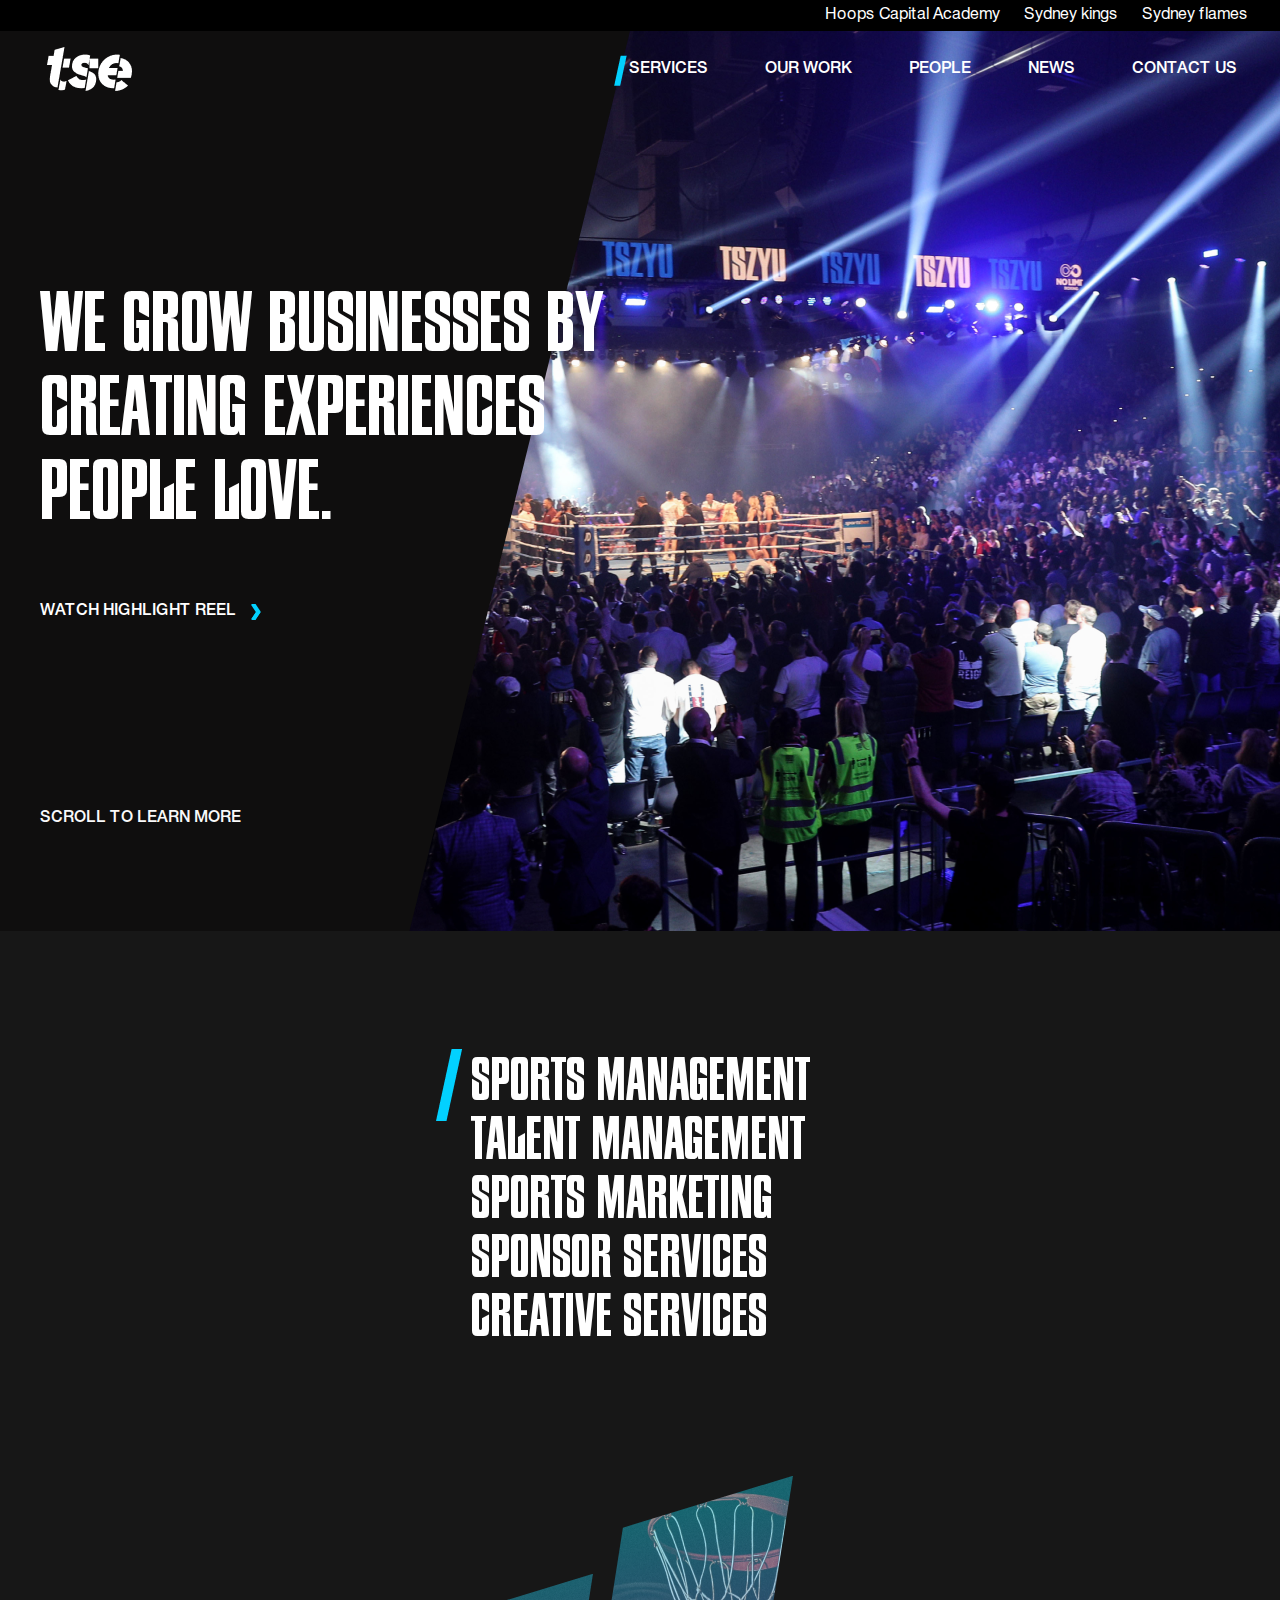
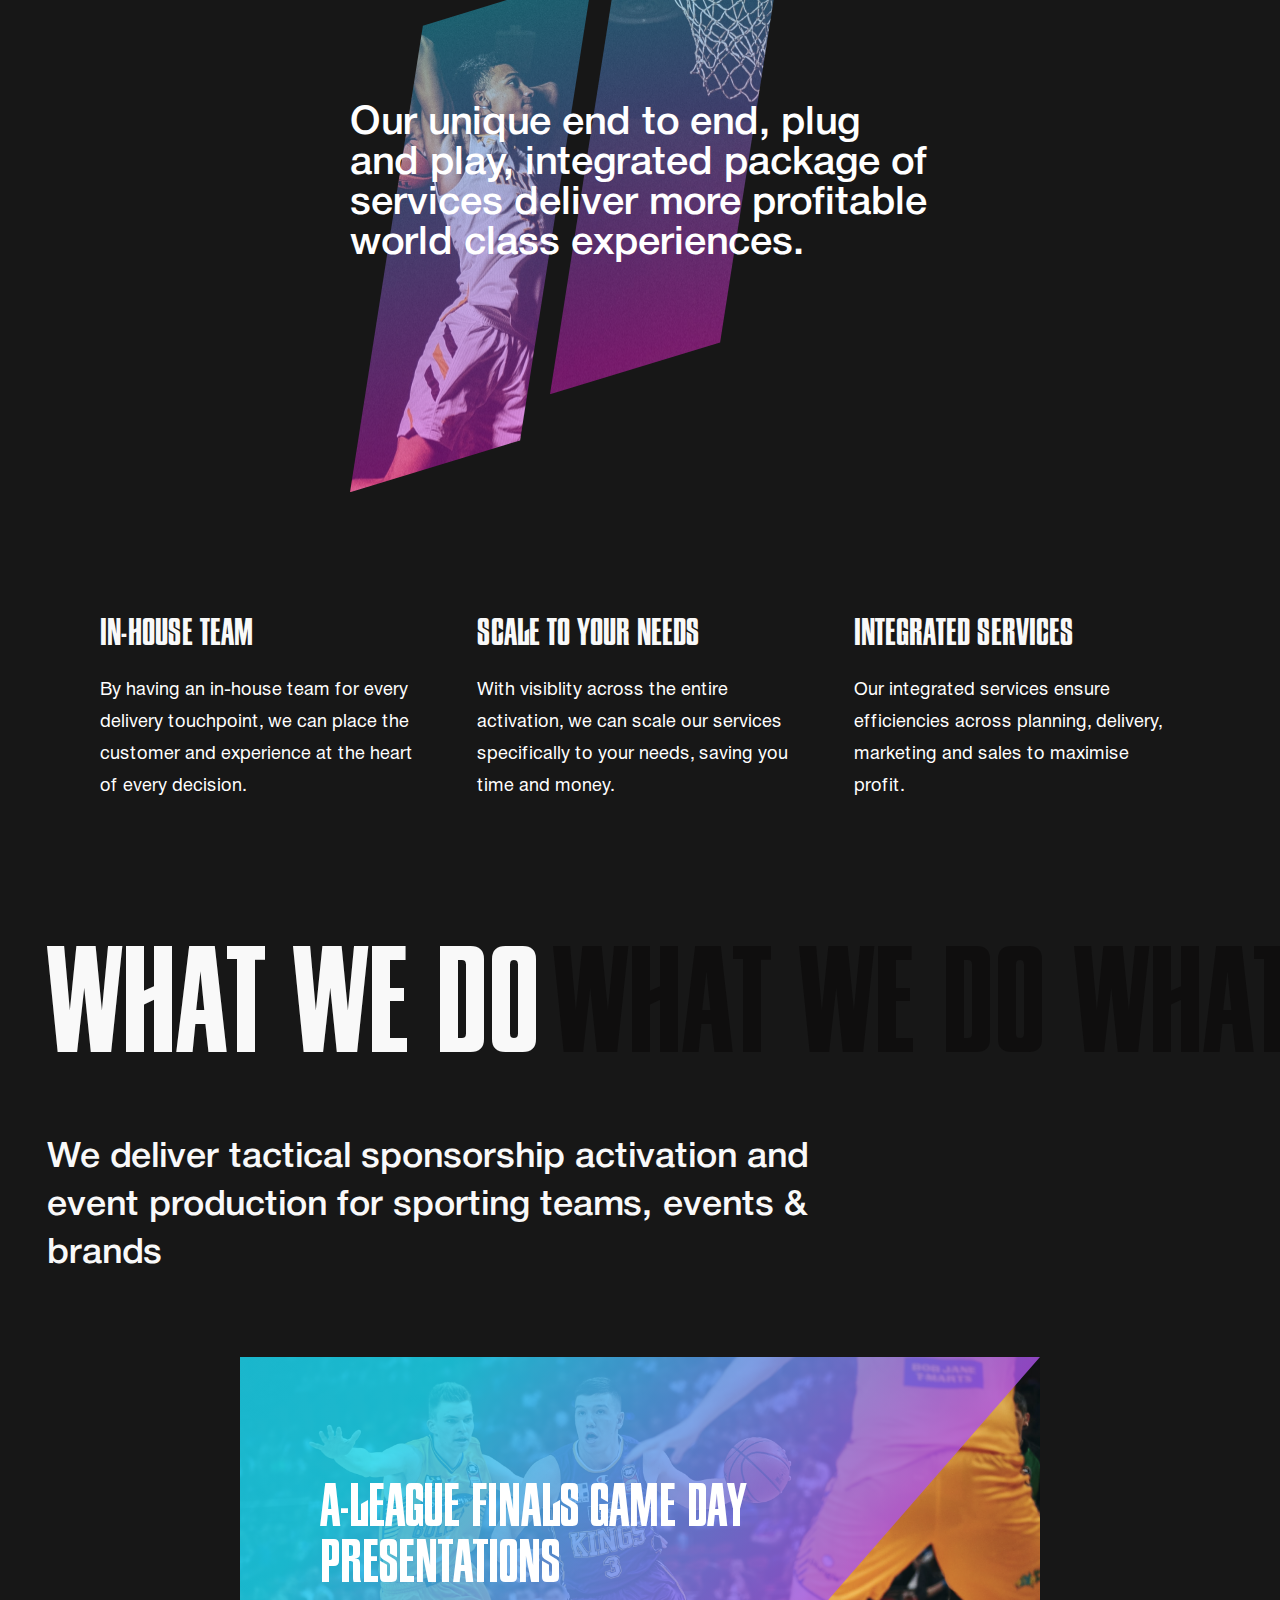
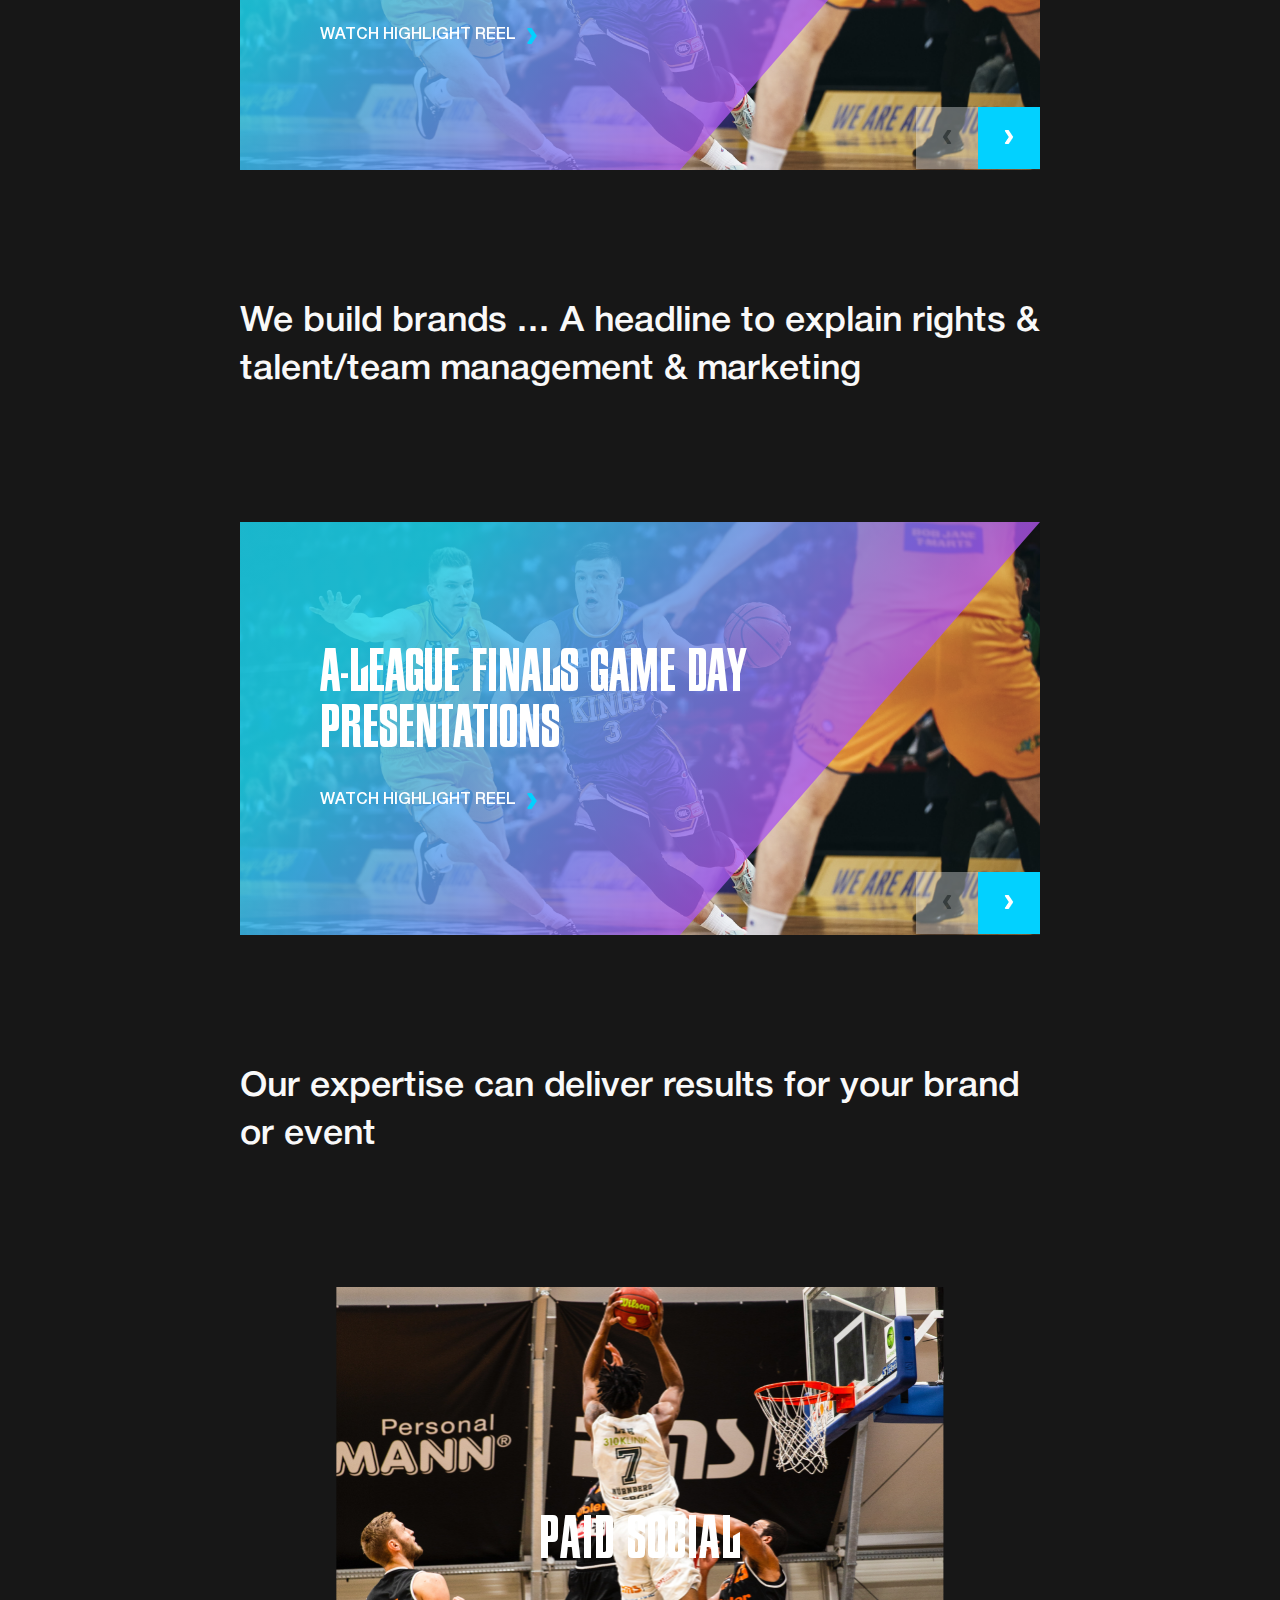
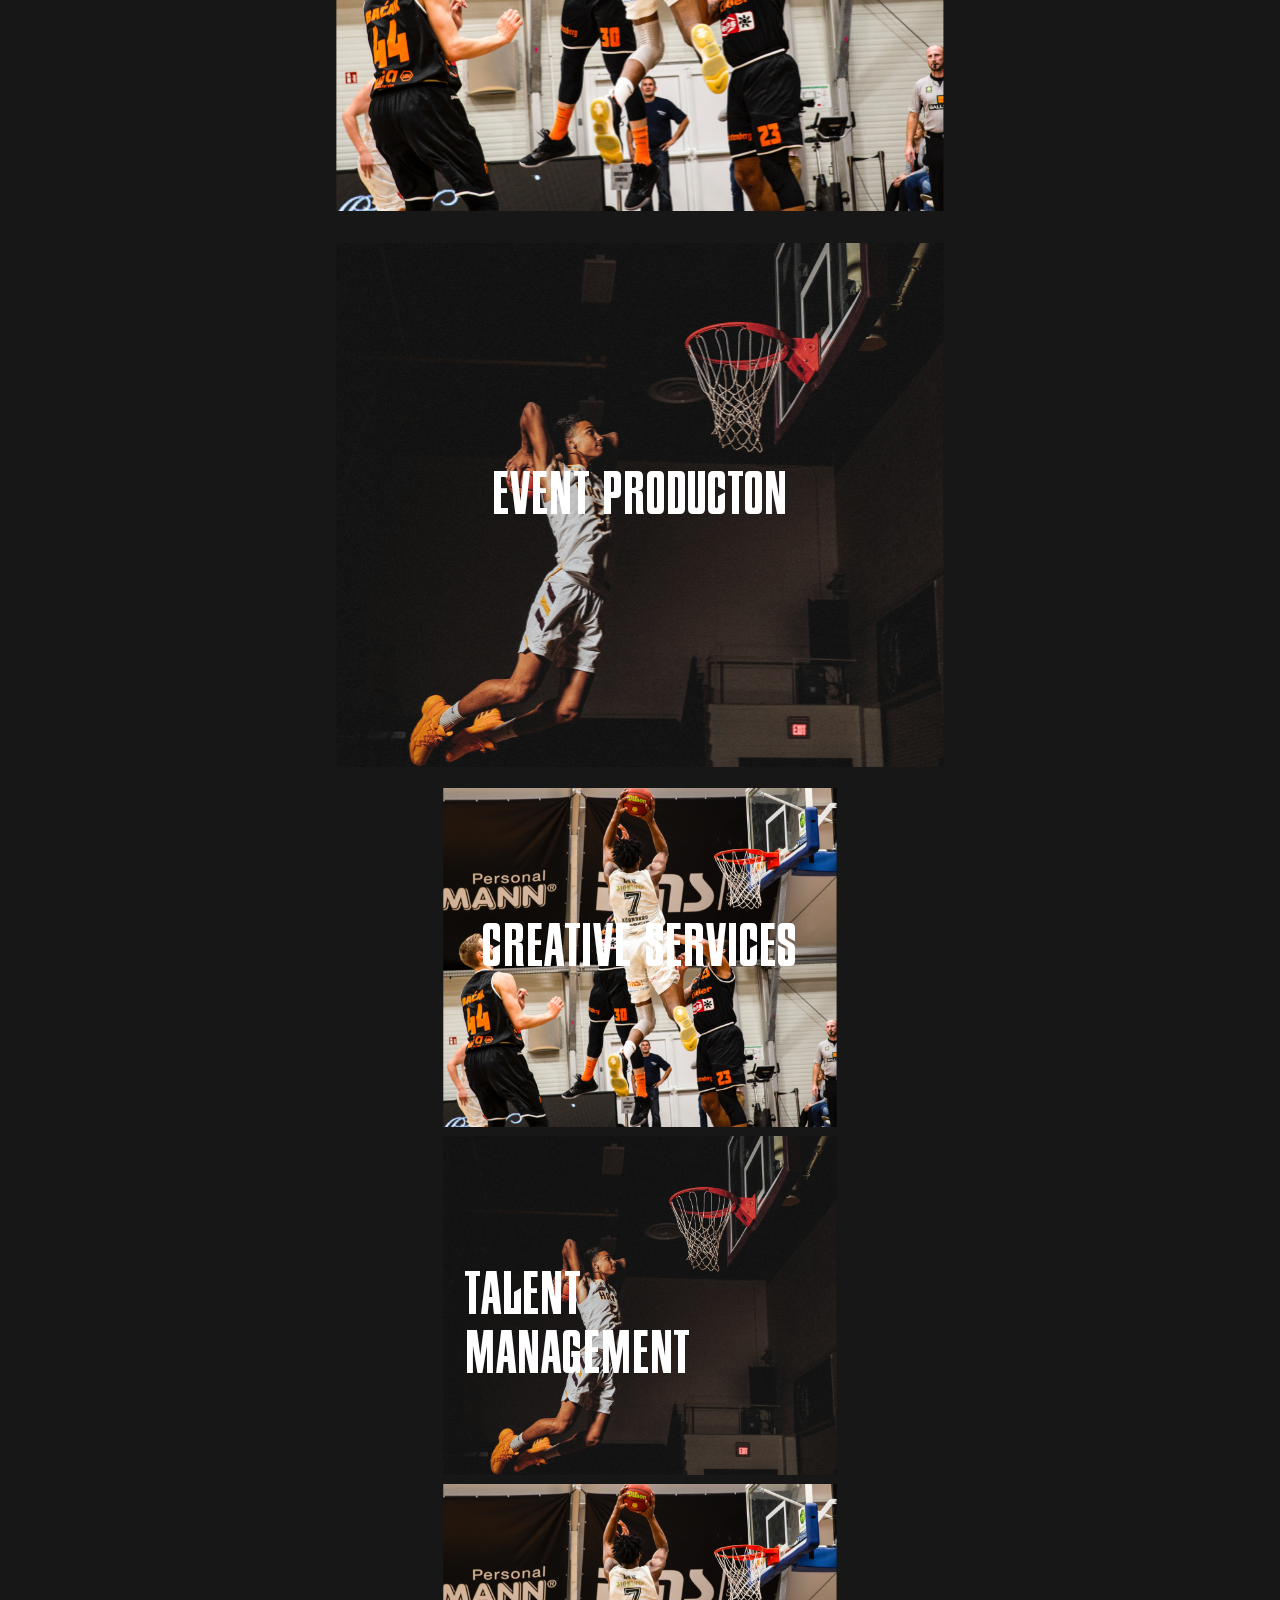
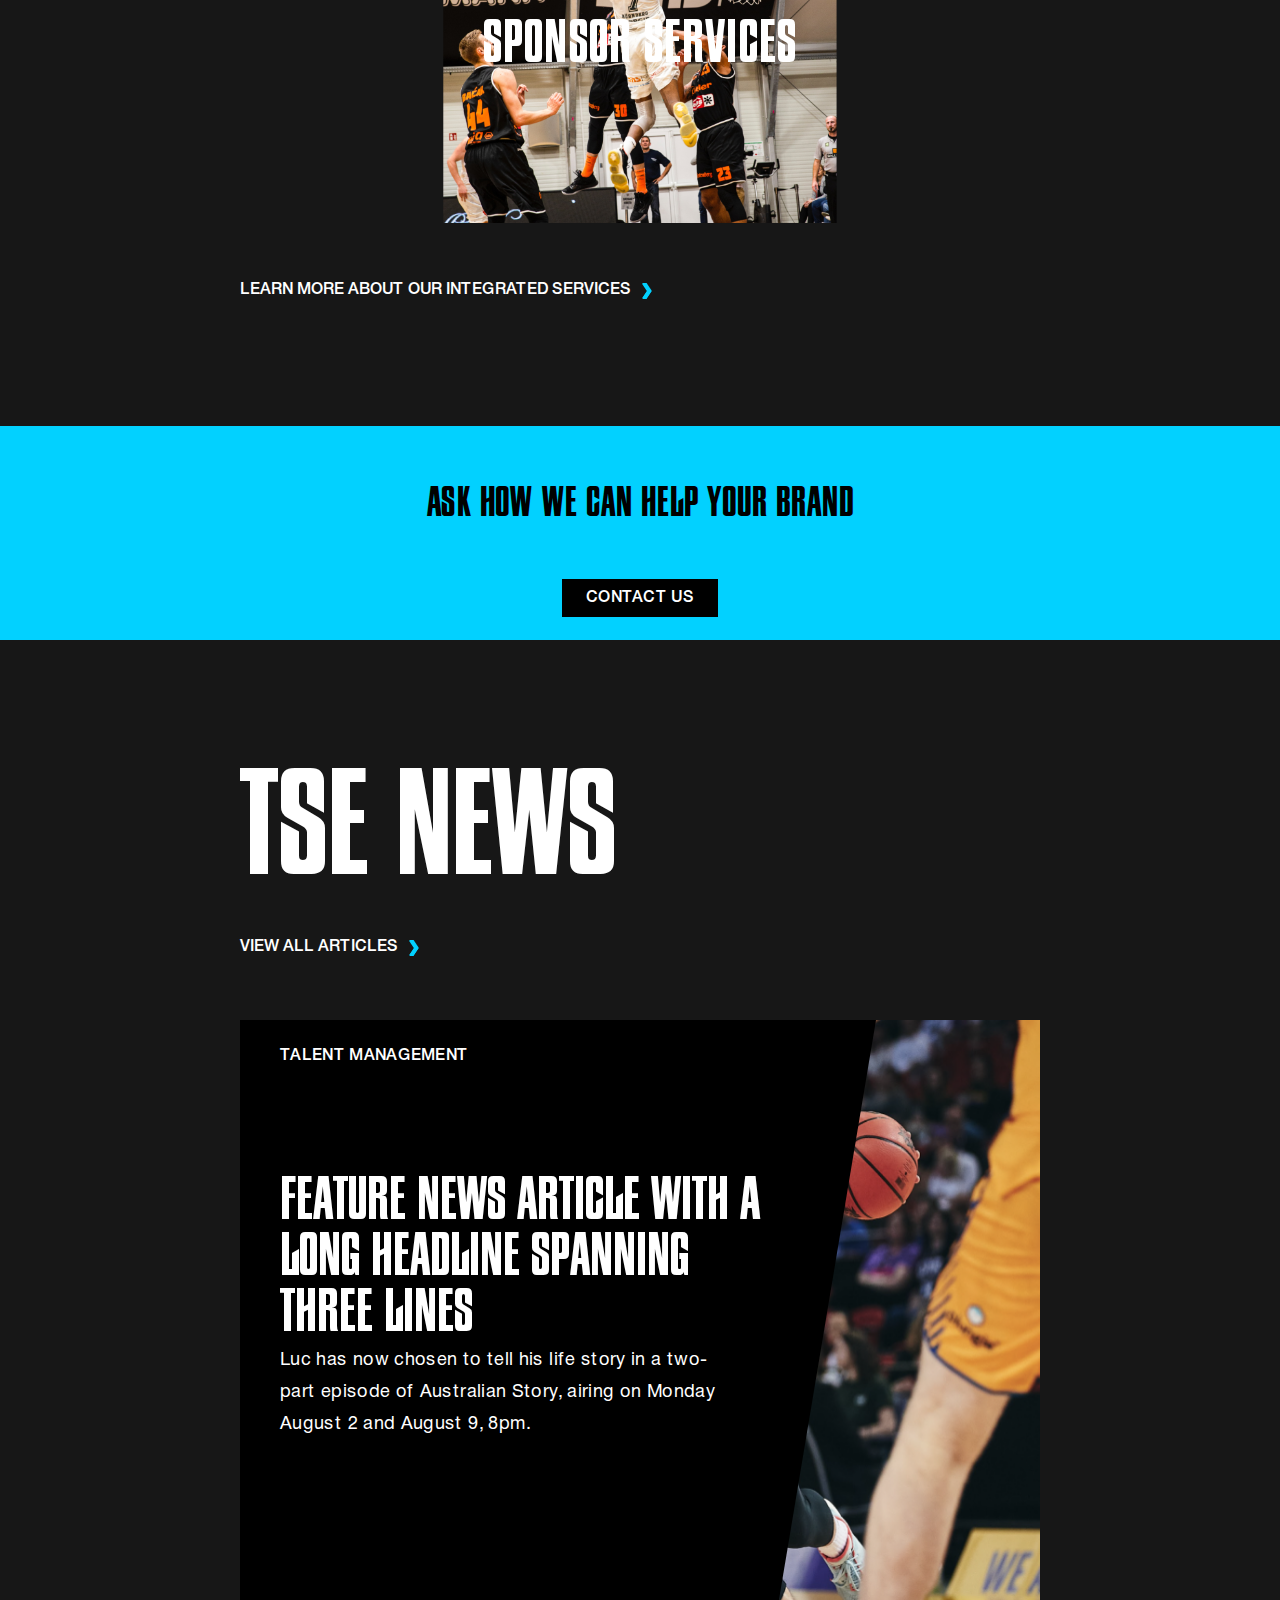
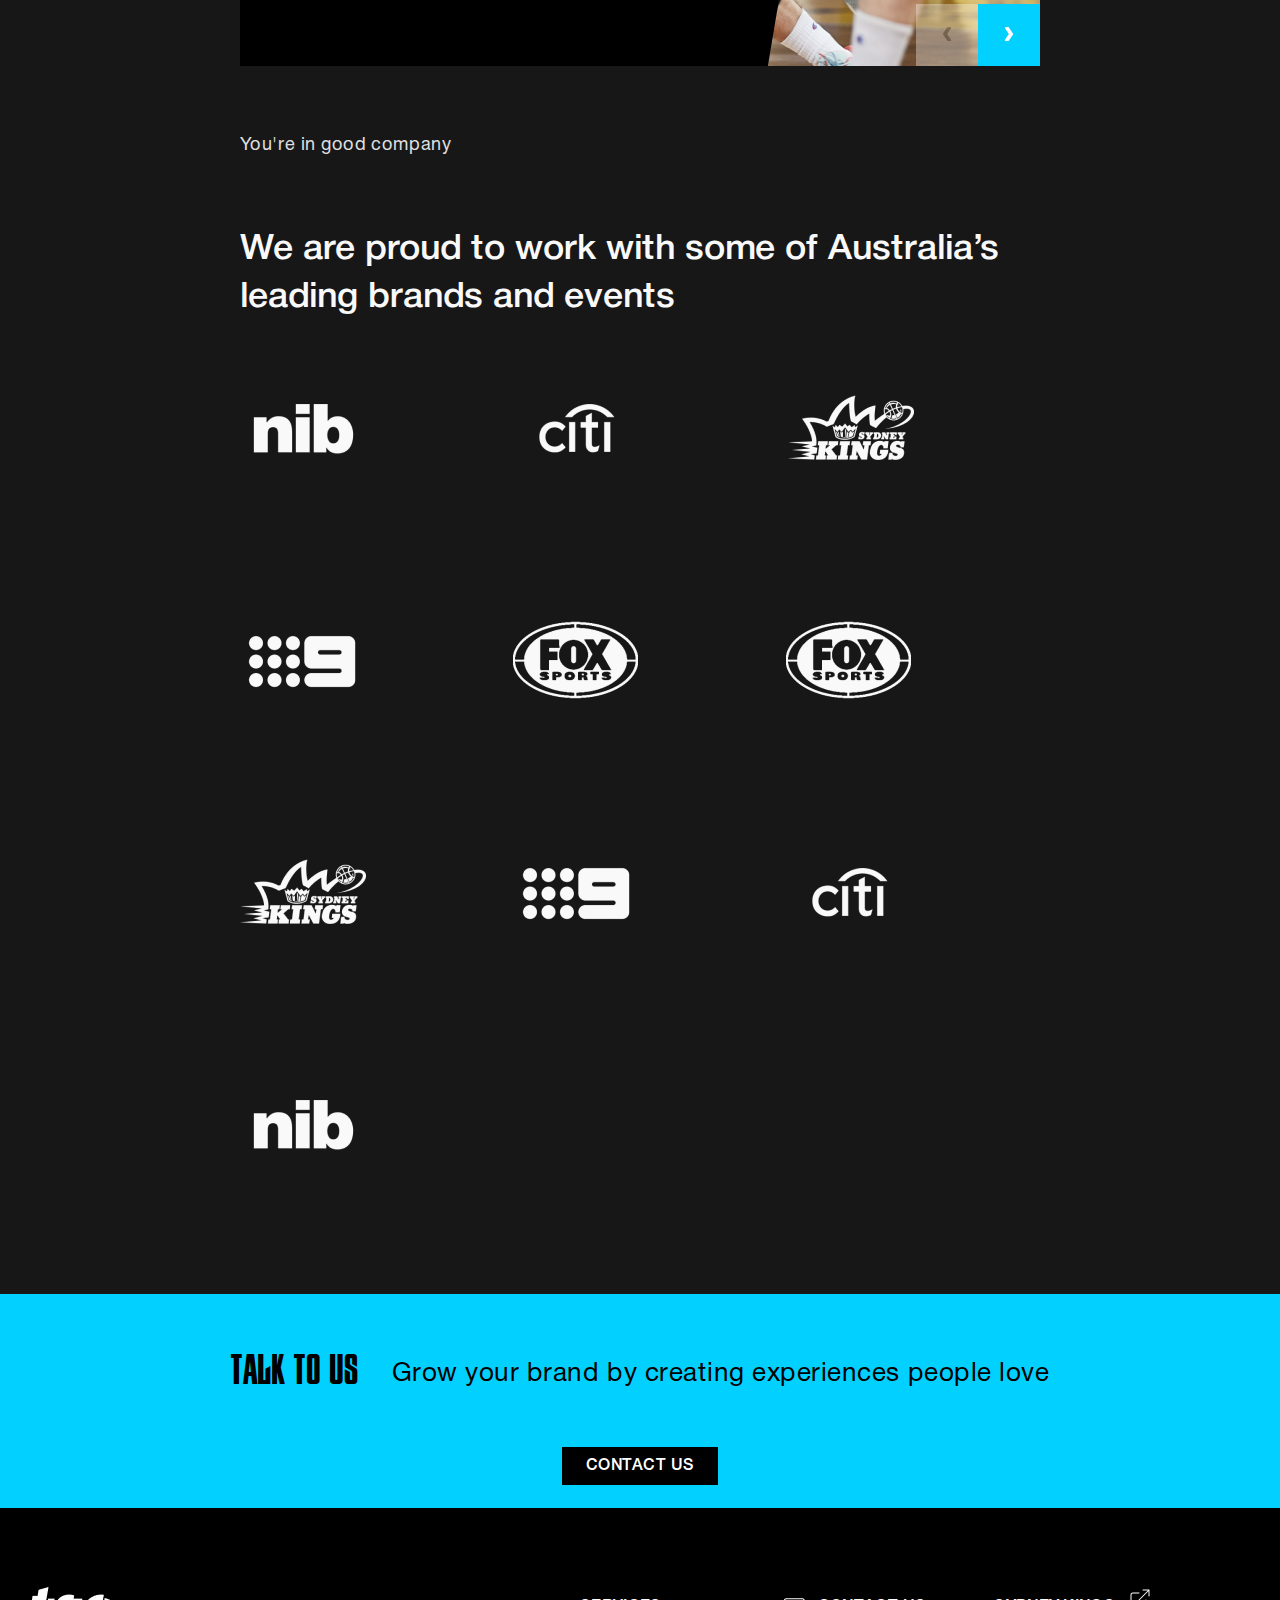
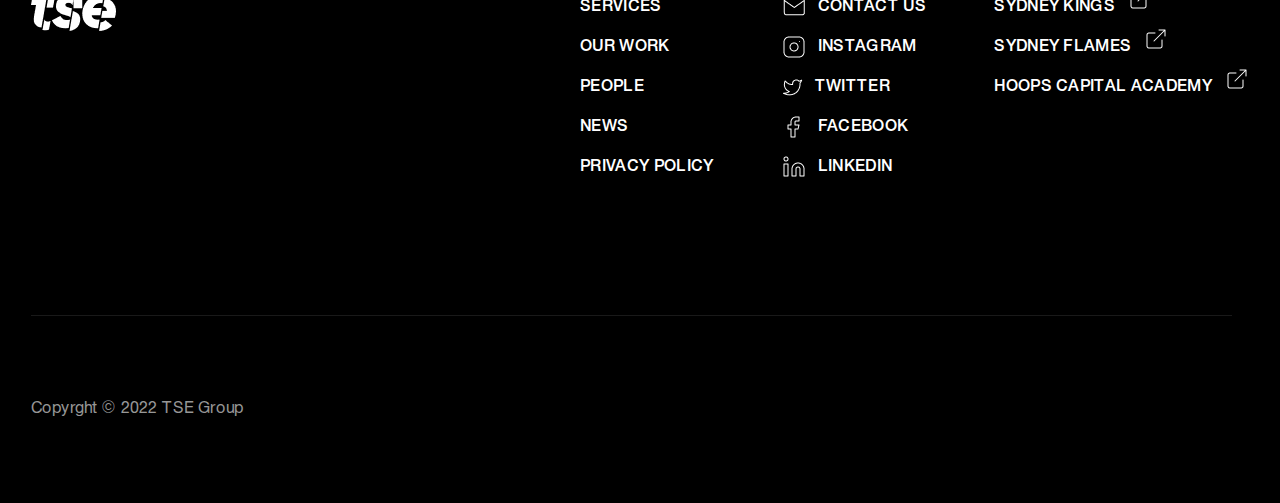
==== commit 959de127: "Corrected all pages" ====
--- a/index.html
+++ b/index.html
@@ -266,8 +266,8 @@
 
                 <p class="sliders__rectangle-watch-more sliders__rectangle-watch-more-mobile-none"><a href="#">View all articles<img src="img/Vector (8).png"></a></p>
             
-                <div class="swiper mySwiper">
-                    <div class="swiper-wrapper">
+                <div class="swiper mySwiper swiper-wrapper-index-black">
+                    <div class="swiper-wrapper ">
                         <div class="swiper-slide sliders__main">
                             <img class="black-rectangle-sliders" src="img/Kings.png">
                             <div class="sliders__black-rectangle">
--- a/css/style.css
+++ b/css/style.css
@@ -1,4 +1,4 @@
-body{
+body {
     font-family: 'HelveticaNeueCyr';
 }
 .top-bar {
@@ -14,7 +14,6 @@
 }
 .top-bar__items a {
     color: #FFFFFF;
-
 }
 .header {
     display: flex;
@@ -34,7 +33,6 @@
     text-transform: uppercase;
     margin-right: 28px;
     position: relative;
-   
 }
 .header__navbar a {
     color: #FFFFFF;
@@ -54,12 +52,10 @@
     margin-left: 32px;
 }
 .preview__maim-img {
-    
     height: 100%;
     width: 100%;
     position: absolute;
     object-fit: cover;
-    
 }
 .preview {
     height: 900px;
@@ -71,7 +67,6 @@
     background-color: #0F0E0E;
     clip-path: polygon(0% 0%, 100% 0%, 65% 100%, 0% 100%);
     position: absolute;
-    
 }
 .preview__text {
     position: relative;
@@ -85,8 +80,6 @@
     font-weight: 400;
     color: #FFFFFF;
     text-transform: uppercase;
-   
-
 }
 .preview__watch-more  {
     font-size: 16px;
@@ -100,7 +93,6 @@
 .preview__watch-more img {
     margin-left: 11px;
 }
-
 .preview__learn-more  {
    text-transform: uppercase;
     font-weight: 500;
@@ -109,7 +101,6 @@
 .preview__learn-more a {
     color: #F9F9F9;
 }
-
 .services-tab {
     background-color: #171717;
     display: flex;
@@ -127,7 +118,6 @@
     padding-bottom: 128px;
     gap: 10vw;
 }
-
 .tab button.active::before {
     content: url('../img/Slash Graphic-2.png');
     position: absolute;
@@ -156,7 +146,6 @@
     transition: 0.3s;
     position: relative;
 }
-    
 /* Изменение цвета фона кнопок при наведении курсора мыши */
 .tab button:hover {
     /* background-color: #ddd; */
@@ -226,7 +215,6 @@
     flex-direction: column;
     align-items: center;
     overflow-x: hidden;
-    
 }
 .big-title__main {
     display: flex;
@@ -248,7 +236,6 @@
 .big-title__black-title {
     color: #0F0E0E;
     min-width: 521px;
-
 }
 .big-title__text {
     max-width: 825px;
@@ -257,43 +244,34 @@
     font-size: 36px;
     line-height: 48px;
     color: #F9F9F9;
-  
 }
 .big-title__content-center {
     /* max-width: 1248px; Почему не могу выбрать макс? указала макс в адаптиве*/ 
     position: relative;
     width: 1248px;
-    
 }
 .big-title__black-title-main {
     display: flex;
     position: absolute;
     left: 521px;
 }
-
 .sliders {
     background-color: #171717;
     display: flex;
     justify-content: center;
-   
 }
 .sliders__content-center {
     width: 1248px;
     padding-bottom: 128px;
     /* position: relative; */
-   
-
 }
 .sliders__main {
     position: relative;
-   
-    padding-top: 64px;
-    padding-bottom: 64px;
-}
-
+    margin-top: 64px;
+    margin-bottom: 64px;
+}
 .sliders__content-center img {
     position: absolute;
-
 }
 .sliders__rectangle {
     width: 770px;
@@ -304,7 +282,6 @@
     clip-path: polygon(0% 0%, 100% 0%, 83% 100%, 0% 100%);
 }
 .sliders__rectangle-text {
-   
     padding-left: 80px;
 }
 .sliders__rectangle-title {
@@ -315,19 +292,13 @@
     line-height: 56px;
     text-transform: uppercase;
     color: #FFFFFF;
-    
-
 }
 .sliders__rectangle-watch-more  {
     font-family: 'HelveticaNeueCyr';
     font-weight: 500;
     font-size: 16px;
-    
-    text-transform: uppercase;
-    
+    text-transform: uppercase;
     padding-top: 32px;
-   
-
 }
 .sliders__rectangle-watch-more a{
     color: #FFFFFF;
@@ -344,7 +315,6 @@
     color: #F9F9F9;
     padding-bottom: 64px;
     padding-top: 64px;
-    
 }
 .sliders__rectangle-black{
     background: rgba(0, 0, 0, 0.8);
@@ -369,22 +339,21 @@
 } 
 .sliders__wrapper-rectangle {
     width: 136.15px;
-height: 198.76px;
-background: linear-gradient(129.07deg, #1EE0FB 18.88%, #ED16E3 92.67%);
-clip-path: polygon(30% 0%, 100% 0%, 70% 100%, 0% 100%);
-opacity: 0.7;
-visibility: hidden;
+    height: 198.76px;
+    background: linear-gradient(129.07deg, #1EE0FB 18.88%, #ED16E3 92.67%);
+    clip-path: polygon(30% 0%, 100% 0%, 70% 100%, 0% 100%);
+    opacity: 0.7;
+    visibility: hidden;
 }
 .sliders__rectangle-and-title p {
     position: absolute;
     font-family: 'Fiorello CG Condensed';
-font-weight: 400;
-font-size: 56px;
-letter-spacing: 0.02em;
-text-transform: uppercase;
-top: 64px;
-
-color: #FFFFFF;
+    font-weight: 400;
+    font-size: 56px;
+    letter-spacing: 0.02em;
+    text-transform: uppercase;
+    top: 64px;
+    color: #FFFFFF;
 }
 .sliders__transparent {
     max-width: 608px; 
@@ -408,7 +377,6 @@
     display: flex;
     justify-content: space-around;
     align-items: center;
-
 }
 .contact-us__title {
     font-family: 'Fiorello CG Condensed';
@@ -421,7 +389,6 @@
     color: #000000;
     padding-bottom: 60px;
     padding-top: 60px;
-
 }
 .contact-us__button {
     font-family: 'HelveticaNeueCyr';
@@ -436,7 +403,6 @@
     padding-bottom: 12px;
     padding-left: 24px;
     padding-right: 24px;
-
 }
 .news {
     background-color: #171717;
@@ -447,7 +413,6 @@
     width: 1248px;
     padding-top: 128px;
     position: relative;
-
 }
 .news h1 {
     font-family: 'Fiorello CG Condensed';
@@ -460,7 +425,7 @@
 .black-rectangle-sliders {
     position: absolute;
     right: 0;
-
+    height: 100%;
 }
 .sliders__black-rectangle {
     width: 636px;
@@ -481,7 +446,6 @@
     padding-left: 40px;
     padding-top: 24px;
     padding-bottom: 109px;
-
 }
 .sliders__rectangle-main-text {
     max-width: 460px;
@@ -489,36 +453,26 @@
     font-weight: 400;
     font-size: 18px;
     line-height: 32px;
-
-    letter-spacing: 0.02em;
-
-    color: #FFFFFF;
-
+    letter-spacing: 0.02em;
+    color: #FFFFFF;
 }
 .black-rectangle-sliders-text {
     padding-left: 40px;
-    
 }
 /* .main-text-width {
     width: 825px;
 } */
 .small-text {
     font-family: 'HelveticaNeueCyr';
-    
     font-weight: 400;
     font-size: 18px;
     line-height: 32px;
-   
-
-    letter-spacing: 0.02em;
-
-  
+    letter-spacing: 0.02em;
     color: #E0E0E0;
 }
 .wrapper-logo {
     display: flex;
     gap: 148px;
-  
     flex-wrap: wrap;
     padding-bottom: 128px;
 }
@@ -547,7 +501,6 @@
 }
 .footer {
     background-color: #000000;
-   
     padding-top: 64px;
     display: flex;
     justify-content: center;
@@ -563,7 +516,6 @@
     display: flex;
     width: 719px;
     justify-content: space-between;
-    
 }
 .footer__navbar ul {
     display: flex;
@@ -578,7 +530,6 @@
     text-transform: uppercase;
     color: #FFFFFF;
     line-height: 40px;
-
 }
 .footer__social-media img {
     margin-right: 12px;
@@ -595,7 +546,6 @@
     color: rgba(255, 255, 255, 0.6);
     padding-bottom: 64px;
     padding-top: 64px;
-
 }
 .footer__logo-and-menu {
     display: flex;
@@ -606,7 +556,6 @@
 .swiper-button-next, .swiper-button-prev {
     width: 62px;
     height: 62px;
-    
 }
 .swiper-button-next {
     background-color:#02D1FF;
@@ -615,7 +564,6 @@
 .swiper-button-prev {
     background-color: #FFFFFF;
     color: #878A8B;
-
 }
 .swiper-button-next, .swiper-rtl .swiper-button-prev {
     right: 0;
@@ -628,9 +576,9 @@
     position: absolute;
     top: 86.5%;
 }
-.case-study-detail__content-center .swiper-button-next {
+/* .case-study-detail__content-center .swiper-button-next {
     top: 94.5%;
-}
+} */
 .swiper-rtl .swiper-button-prev:after {
     content: 'img/Vector (10).png';
 }
@@ -642,11 +590,8 @@
 }
 .swiper-button-prev:after, .swiper-rtl .swiper-button-next:after {
     content: 'prev';
-content: url('../img/Vector (12).png');
-}
-
-
-
+    content: url('../img/Vector (12).png');
+}
 .header-black{
     background-color: #000000;
     margin-bottom: 0;
@@ -728,7 +673,6 @@
     letter-spacing: 0.02em;
     text-transform: uppercase;
     color: #FFFFFF;
-    
 }
 .service-listing__text-main {
     font-family: 'HelveticaNeueCyr';
@@ -749,7 +693,6 @@
     text-transform: uppercase;
     color: #FFFFFF;
 }
-
 .service-detail__wrapper-block {
     background-color: #000000;
     display: flex;
@@ -757,13 +700,13 @@
 }
 .service-detail__preview-text {
     font-family: 'HelveticaNeueCyr';
-font-weight: 400;
-font-size: 18px;
-line-height: 32px;
-letter-spacing: 0.02em;
-color: #FFFFFF;
-width: 395px;
-margin-top: 32px;
+    font-weight: 400;
+    font-size: 18px;
+    line-height: 32px;
+    letter-spacing: 0.02em;
+    color: #FFFFFF;
+    width: 395px;
+    margin-top: 32px;
 }
 .service-detail__content-center {
     width: 1248px;
@@ -775,11 +718,9 @@
     font-weight: 400;
     font-size: 40px;
     line-height: 40px;
-    
     letter-spacing: 0.02em;
     text-transform: uppercase;
     color: #F9F9F9;
-
 }
 .service-detail__wrapper-block-title img  {
     margin-right: 10px;
@@ -794,7 +735,6 @@
     color: #FFFFFF;
     margin-top: 16px;
     margin-bottom: 100px;
-
 }
 .service-detail__wrapper {
     display: flex;
@@ -854,7 +794,6 @@
     position: absolute;
 }
 .case-studies__content-center .sliders__rectangle-watch-more {
-    
     padding-bottom: 96px;
 }
 .Our-Ethos {
@@ -863,8 +802,7 @@
     justify-content: center;
 }
 .Our-Ethos__content-center {
-    width: 1248px;
-    
+    width: 1248px;  
 }
 .Our-Ethos__small-text {
     font-family: 'HelveticaNeueCyr';
@@ -878,14 +816,13 @@
 }
 .Our-Ethos__text {
     font-family: 'HelveticaNeueCyr';
-font-weight: 400;
-font-size: 26px;
-line-height: 38px;
-letter-spacing: 0.02em;
-color: #FFFFFF;
-padding-bottom: 64px;
-}
-
+    font-weight: 400;
+    font-size: 26px;
+    line-height: 38px;
+    letter-spacing: 0.02em;
+    color: #FFFFFF;
+    padding-bottom: 64px;
+}
 .case-study-detail__preview {
     height: 100%;
 }
@@ -914,18 +851,16 @@
 .case-study-detail__content-center .case-studies__text{
     padding-bottom: 64px;
 }
-
 .case-study-detail__content-center img {
     position: absolute;
 }
 .case-study-detail__content-center .sliders__main {
     padding-bottom: 0;
-
-}
-.case-study-detail__content-center .swiper-button-prev {
+}
+/* .case-study-detail__content-center .swiper-button-prev {
     position: absolute;
     top: 94.5%;
-}
+} */
 .case-study-detail__content-center-black {
     background-color: #000000;
     width: 1248px;
@@ -945,8 +880,7 @@
     padding-bottom: 64px;
 }
 .case-study-detail__content-center-small {
-    width: 825px;
-    
+    width: 825px;   
 }
 .case-study-detail__content-center-small .services-tab__wrapper-column {
     width: 248px;
@@ -981,7 +915,6 @@
     color: #FFFFFF;
     padding-top: 16px;
     padding-bottom: 16px;
-
 }
 .case-study-detail__medium-text p {
     font-family: 'HelveticaNeueCyr';
@@ -1020,12 +953,10 @@
     letter-spacing: 0.02em;
     text-transform: uppercase;
     color: #FFFFFF;
-  
 }
 .article__middle-text {
     padding-top: 50px;
     padding-bottom: 32px;
- 
 }
 .article__middle-text img {
     margin-right: 11px;
@@ -1040,8 +971,7 @@
     letter-spacing: 0.02em;
     color: #FFFFFF;
     text-transform: uppercase;
-    padding-bottom: 24px;
-
+    padding-bottom: 24px;sliders__main
 }
 .article__title {
     font-family: 'Fiorello CG Condensed';
@@ -1061,10 +991,8 @@
     padding-bottom: 64px;
 }
 .article__content-center {
-        width: 1248px;
-        
-}
-
+    width: 1248px;     
+}
 .article__video {
    height: 649px;
    display: flex;
@@ -1149,7 +1077,6 @@
     color: #FFFFFF;
     display: flex;
     align-items: center;
-
 }
 .article__back-to-text img {
     margin-right: 11px;
@@ -1162,8 +1089,8 @@
     flex-wrap: wrap;
     gap: 32px;
     padding-bottom: 96px;
-}
-
+    justify-content: center;
+}
 .people__wrapper-item {
     Width: 288px;
     min-height: 456px;
@@ -1196,7 +1123,6 @@
     margin-top: 16px;
     margin-left: 16px;
 }
-
 .people__wrapper-item-rectangle {
     width: 288px;
     height: 364px;
@@ -1207,7 +1133,6 @@
     display: flex;
     visibility: hidden;
 }
-
 .people__wrapper-item-rectangle-blue {
     width: 288px;
     height: 364px;
@@ -1236,7 +1161,6 @@
 .people__wrapper-item-rectangle-text a {
     position: absolute;
 }
-
 .people__wrapper-item:hover .people__wrapper-item-rectangle {
     visibility: visible;
 }
@@ -1249,8 +1173,7 @@
     background-color: #C4C4C4;
     display: flex;
     justify-content: space-between;
-    position: relative;
-    
+    position: relative;   
 }
 .people__pop-up-card {
     width: 416px;
@@ -1287,10 +1210,9 @@
     letter-spacing: 0.02em;
     text-transform: uppercase;
     color: #FFFFFF;
-}
-   
+}  
 .people__pop-up-text-contact {
-        display: flex;
+    display: flex;
     gap: 27px;
 }
 .people__pop-up-card-main-title {
@@ -1304,29 +1226,24 @@
     letter-spacing: 0.02em;
     text-transform: uppercase;
     color: #FFFFFF;
-
 }
 .people__pop-up-card-text {
     font-family: 'HelveticaNeueCyr';
     font-weight: 400;
     font-size: 18px;
     line-height: 32px;
-    
     letter-spacing: 0.02em;
     color: #FFFFFF;
 }
 .people__pop-up-card-title {
     font-family: 'HelveticaNeueCyr';
-font-weight: 500;
-font-size: 36px;
-line-height: 48px;
-letter-spacing: 0.02em;
-color: #FFFFFF;
-padding-top: 64px;
-
-}
-
-
+    font-weight: 500;
+    font-size: 36px;
+    line-height: 48px;
+    letter-spacing: 0.02em;
+    color: #FFFFFF;
+    padding-top: 64px;
+}
 .modal {
     position: fixed;
     /* фиксированное положение */
@@ -1345,23 +1262,21 @@
     /* анимация перехода */
     pointer-events: none;
     /* элемент невидим для событий мыши */
-  }
-
+}
   /* при отображении модального окно */
-  .modal:target {
+.modal:target {
     opacity: 1;
     pointer-events: auto;
     overflow-y: auto;
   }
-
-  /* ширина модального окна и его отступы от экрана */
-  .modal-dialog {
+/* ширина модального окна и его отступы от экрана */
+.modal-dialog {
     position: relative;
     width: auto;
     margin: 10px;
     /* align-items: center;
     display: flex; */
-  }
+}
 /* свойства для блока, содержащего контент модального окна */
 .modal-content {
     position: relative;
@@ -1380,39 +1295,40 @@
     border: 1px solid rgba(0, 0, 0, .2);
     border-radius: .3rem;
     outline: 0;
-  }
-    /* свойства для кнопки "Закрыть" */
-    .close {
-        float: right;
-        font-family: sans-serif;
-        font-size: 35px;
-        font-weight: 400;
-        line-height: 1;
-        color: #FFFFFF;
-        /* text-shadow: 0 1px 0 #fff; */
-        /* opacity: .5; */
-        text-decoration: none;
-        position: absolute;
+    /* align-items: center; */
+    background-color: rgba(0, 0, 0, 0);
+}
+/* свойства для кнопки "Закрыть" */
+.close {
+    float: right;
+    font-family: sans-serif;
+    font-size: 35px;
+    font-weight: 400;
+    line-height: 1;
+    color: #FFFFFF;
+    /* text-shadow: 0 1px 0 #fff; */
+    /* opacity: .5; */
+    text-decoration: none;
+    position: absolute;
     top: 32px;
     right: 32px;
-      }
+}
   
-      /* свойства для кнопки "Закрыть" при нахождении её в фокусе или наведении */
-      .close:focus,
-      .close:hover {
-        color: #000;
-        text-decoration: none;
-        cursor: pointer;
-        opacity: .75;
-      }
+/* свойства для кнопки "Закрыть" при нахождении её в фокусе или наведении */
+.close:focus,
+.close:hover {
+    color: #000;
+    text-decoration: none;
+    cursor: pointer;
+    opacity: .75;
+}
   
-      /* свойства для блока, содержащего основное содержимое окна */
-      .modal-body {
-        position: relative;
+/* свойства для блока, содержащего основное содержимое окна */
+.modal-body {
+    position: relative;
         
-      }
-
- .mobile-menu {
+}
+.mobile-menu {
     background-color: #000000;
     display: none;
  }
@@ -1423,8 +1339,7 @@
     line-height: 60px;
     letter-spacing: 0.02em;
     color: #FFFFFF;
-
- }
+}
  .mobile-menu-small-font a {
     font-family: 'HelveticaNeueCyr';
     font-weight: 400;
@@ -1447,17 +1362,17 @@
     display: flex;
     flex-direction: row;
     align-items: center;
-
+ }
+ .article__big-title__black-title {
+    min-width: 665px;
  }
 
-
-
-    @media (max-width: 1300px) {
-        .services-tab__wrapper {
-            justify-content: space-evenly;
-            gap: 50px;
-      }
-      .sliders__content-center {
+@media (max-width: 1300px) {
+    .services-tab__wrapper {
+        justify-content: space-evenly;
+        gap: 50px;
+    }
+    .sliders__content-center {
         width: 800px;
         padding-bottom: 128px;
     }
@@ -1472,11 +1387,11 @@
     .sliders__content-center .swiper-button-next, .swiper-button-prev {
         position: absolute;
         top: 80.6%;
-}
-.sliders__content-center .swiper-button-prev {
-    position: absolute;
-    top: 80.6%;
-}
+    }
+    .sliders__content-center .swiper-button-prev {
+        position: absolute;
+        top: 80.6%;
+    }
     .content-center {
         flex-direction: column;
         justify-content: center;
@@ -1488,10 +1403,6 @@
     .news__content-center {
         width: 800px;
     }
-    .sliders__black-rectangle {
-      
-        height: 602px;
-    }
     .swiper-button-next, .swiper-button-prev {
         top: 85.5%;
     }
@@ -1503,127 +1414,188 @@
         flex-direction: column;
     }
     .footer__content-center {
-       
+       padding: 15px;
+    }
+    .footer__main {
+        padding-left: 50px;
+    }
+    .contact-us__tittle-and-text {
+        padding-left: 10px;
+        padding-right: 10px;
+    }
+    .service-listing__services-elem {
         padding: 15px;
     }
+    .header {
+        padding: 15px;
+    }
+    .service-listing__rectangle {
+        margin-right: 15px;
+    }
+    .case-studies__content-center {
+        width: 95%;
+    }
+    .case-studies__text {
+        width: 95%;
+    }
+    .Our-Ethos__content-center {
+        padding-left: 15px;
+        padding-right: 15px;
+    }
+    .case-studies__content-center .sliders__rectangle-watch-more {
+        text-align: center;
+    }
+    .case-studies__content-center .sliders__rectangle-watch-more a {
+        color: #FFFFFF;
+    }
+    .case-study-detail__content-center {
+        width: 800px;
+    }
+    .case-study-detail__content-center-black {
+        width: 825px;
+    }
+    /* .case-study-detail__content-center img {
+         position: static;
+    } */
+    .case-study-detail__content-center-small {
+        padding: 16px;
+    }
+    .case-study-detail__content-center-small {
+        width: 800px;
+        padding-left: 50px;
+    }
+    .article__icon {
+        left: 15.5px;
+    }
+    .article__content-center {
+        width: 825px;
+   }
+   .swiper-button-next, .swiper-button-prev {
+    top: 80.5%;
+    }
+    .swiper-wrapper-index-black .swiper-button-next {
+        top: 86.5%;
+    }
+    .swiper-wrapper-index-black .swiper-button-prev {
+        top: 86.5%;
+    }
+    .case-study-detail__content-center-small .swiper-button-next {
+        top: 82%;
+    }
+    .case-study-detail__content-center-small .swiper-button-prev {
+        top: 82%;
+    }
+    .people__pop-up-card {
+        padding-left: 30px;
+    }
 }
 
-
-      @media (max-width: 810px) {
-        .contact-us__content-center {
-            padding-bottom: 0;
-        }
-        
-        .header {
-            display: none;
-        }
-        .top-bar {
-            display: none;
-        }
-       .mobile-menu {
-            display: flex;
-            justify-content: space-between;
-            align-items: center;
-        }
-        .menu-btn {
-            width: 30px;
-            height: 30px;
-            position: relative;
-            z-index:2;
-            overflow: hidden;
-            margin-right: 20px;
-        }
-        .menu-btn span {
-            width: 30px;
-            height: 2px;
-            position: absolute;
-            top: 50%;
-            left: 50%;
-            transform: translate(-50%, -50%);
-            background-color:  #FFFFFF;
-            transition: all 0.5s;
-        }
-        .menu-btn span:nth-of-type(2) {
-            top: calc(50% - 6px);
-        }
-        .menu-btn span:nth-of-type(3) {
-            top: calc(50% + 6px);
-        }
-        /* Меняем гамбургер иконку, когда меню открыто */
+@media (max-width: 810px) {
+    .contact-us__content-center {
+        padding-bottom: 0;
+    }
+    .header {
+        display: none;
+    }
+    .top-bar {
+         display: none;
+    }
+    .mobile-menu {
+        display: flex;
+        justify-content: space-between;
+        align-items: center;
+    }
+    .menu-btn {
+        width: 30px;
+        height: 30px;
+        position: relative;
+        z-index:2;
+        overflow: hidden;
+        margin-right: 20px;
+    }
+    .menu-btn span {
+        width: 30px;
+        height: 2px;
+        position: absolute;
+        top: 50%;
+        left: 50%;
+        transform: translate(-50%, -50%);
+        background-color:  #FFFFFF;
+        transition: all 0.5s;
+    }
+    .menu-btn span:nth-of-type(2) {
+        top: calc(50% - 6px);
+    }
+    .menu-btn span:nth-of-type(3) {
+        top: calc(50% + 6px);
+    }
+    /* Меняем гамбургер иконку, когда меню открыто */
     .menu-btn.active span:nth-of-type(1) {
         display: none;
-      }
-      .menu-btn.active span:nth-of-type(2) {
+    }
+    .menu-btn.active span:nth-of-type(2) {
         top: 50%;
         transform: translate(-50%, 0%) rotate(45deg);  
-      }
-      .menu-btn.active span:nth-of-type(3) {
+    }
+    .menu-btn.active span:nth-of-type(3) {
         top: 50%;
         transform: translate(-50%, 0%) rotate(-45deg); 
-      }
+    }
     /* Меню, которое будет появляться */
-.menu {
-	position: fixed;
-	top: 0;
-	left: 0;
-	width: 100%;
-	height: 100%;
-	padding: 15px;
-  background: #000000;
-	transform: translateX(-100%);
-	transition: transform 0.5s; 
-    z-index: 2;
-}
-
-.menu.active {
-	transform: translateX(0);
-    /* display: flex;
-    justify-content: center;
-    text-align: center; */
-}
-
-.menu li {
-	list-style-type: none;
-    display: flex;
-    align-items: center;
-    /* justify-content: center; */
-}
-
-
-.menu li.active::before {
+    .menu {
+        position: fixed;
+        top: 0;
+        left: 0;
+        width: 100%;
+        height: 100%;
+        padding: 30px;
+        background: #000000;
+        transform: translateX(-100%);
+        transition: transform 0.5s; 
+        z-index: 2;
+    }
+    .menu.active {
+        transform: translateX(0);
+        /* display: flex;
+        justify-content: center;
+        text-align: center; */
+    }
+    .menu li {
+        list-style-type: none;
+        display: flex;
+        align-items: center;
+        /* justify-content: center; */
+    }
+    .menu li.active::before {
         content: url('../img/Slash Graphic.png');
         color: #02D1FF;
         font-size: 30px;
         font-weight: bold;
+        margin-left: -20px;
+        margin-right: 7px;
         /* position: absolute;
         top: -7px;
         left: -15px; */
-}
-.mobile-menu__logo {
-    padding-bottom: 10px;
-    padding-top: 10px;
-    padding-left: 24px;
-    z-index: 22;
-}
-.content-center {
-   
-    flex-direction: column;
-      }
-    
-
-
-
+    }
+    .mobile-menu__logo {
+        padding-bottom: 10px;
+        padding-top: 10px;
+        padding-left: 24px;
+        z-index: 22;
+    }
+    .content-center {
+        flex-direction: column;
+    }
     .previev__rectangle {
         display: none;
     }
     .preview__title {
-        
         font-size: 40px;
     }
     .preview__text {
         position: relative;
         width: 341px;
-        padding-top: 420px;
+        padding-top: 405px;
         margin-left: 25px;
     }
     .preview {
@@ -1631,7 +1603,6 @@
         position: relative;
     }
     .preview__watch-more {
-        
         margin-top: 24px;
     }
     .preview__learn-more {
@@ -1650,14 +1621,12 @@
         top: 3px;
         left: -18px;
     }
-    
     .services-tab__rectangle-left {
-     /* background: url(img/image44.png); ??????????????????? */
-   
+        /* background: url(img/image44.png); ??????????????????? */
         width: 153px;
         height: 258px;
         margin-top: 45px;
-    margin-right: -26px;
+        margin-right: -26px;
     }
     .services-tab__rectangle-right {
         width: 153px;
@@ -1670,45 +1639,36 @@
     .content-center {
         padding-bottom: 85px;
         display: flex;
-       
         justify-content: center;
     }
     .tabcontent {
-       
         min-height: 315px;
     }
     .services-tab__wrapper {
-        
         justify-content: center;
     }
     .services-tab__wrapper {
-        
         gap: 64px;
     }
     .big-title h1 {
-       
         font-size: 56px;
     }
     .big-title__black-title-main {
-        
-        left: 209px;
+        left: 240px;
     }
     .big-title__black-title {
-      
-        min-width: 209px;
+        min-width: 240px;
     }
     .big-title {
-       padding-left: 16px;
+        padding-left: 16px;
         align-items: flex-start;
     }
     .big-title__main {
-       
         padding-top: 96px;
         padding-bottom: 24px;
     }
     .big-title__text {
         width: 343px;
-       
         font-size: 26px;
     }
     .sliders__rectangle {
@@ -1731,15 +1691,129 @@
         font-weight: 400;
         font-size: 36px;
         line-height: 36px;
-       color:#000000;
+        color:#000000;
     }
     .sliders__rectangle-watch-more a {
         color: #000000;
     }
     .black-rectangle-sliders {
-        position: static;
+        position: relative;
     }
     .sliders__black-rectangle {
+        width: 100%;
+        height: 100%;
+        display: flex;
+        flex-direction: column;
+        background: #000000;
+        clip-path: polygon(0% 0%, 100% 15%, 100% 100%, 0% 100%);
+        margin-top: -88px;
+        padding-top: 30%;
+    }
+    .news__content-center {
+        width: 343px;
+    }
+    .sliders__rectangle-category {
+        padding-left: 15px;
+        padding-bottom: 0;
+        padding-top: 0;
+    }
+    .sliders__rectangle-title-mobile-white {
+        color: #FFFFFF;
+    }
+    .sliders__rectangle-watch-more-mobile a {
+        color: #FFFFFF;
+    }
+    .sliders__rectangle-watch-more {
+        padding-bottom: 21px;
+    }
+    .contact-us {
+        align-items: flex-start;
+        flex-direction: column;
+        padding-bottom: 40px;
+        padding-left: 15px;
+        padding-right: 15px;
+    }
+    .contact-us__title {
+        text-align: left;
+    }
+    .wrapper-logo-item img {
+        width: 90px; 
+    }
+    .wrapper-logo {
+        gap: 30px;
+    }
+    .contact-us__tittle-and-text {
+        align-items: flex-start;
+        flex-direction: column; 
+    }
+    .contact-us__content-center {
+        align-items: flex-start;
+        flex-direction: column;
+    }
+    .contact-us__text {
+        text-align: left;
+        margin-left: 0;
+        margin-bottom: 24px;
+    }
+    .contact-us__title {
+        padding-bottom: 24px;
+        padding-top: 40px;
+    }
+    .news h1 {
+        font-size: 56px;
+    }
+    .sliders__rectangle {
+        width: 100%;
+    }
+    .footer__main {
+        padding-top: 40px;
+        width: 100%;
+        flex-direction: column;
+    }
+    .footer__logo-and-menu {
+        flex-direction: column;
+        padding: 16px;
+    }
+    .footer__social-media-mobile p {
+        display:none;
+    }
+    .footer__main-social-media {
+        display: flex;
+        justify-content: flex-start;
+        padding-top: 45px;
+        padding-bottom: 55px;
+        gap: 50px;
+    }
+    .sliders__rectangle-and-title p {
+        font-size: 40px;
+    }
+    .sliders__text {
+        font-size: 26px;
+    }
+    .footer__copyrght {
+        padding-left: 18px;
+    }
+    .contact-us__content-center {
+        width:100%;
+    }
+    .big-title__content-center {
+        max-width: 1248px;
+    }
+    .swiper-wrapper-index-black .swiper-button-next  {
+        position: absolute;
+        top: 86%;
+    }
+    .swiper-wrapper-index-black .swiper-button-prev {
+        position: absolute;
+        top: 86%;
+    }
+    /* .contact-us__text {
+        width: 327px;
+    } */
+    .mySwiperBlack img {
+        position: relative;
+    }
+    .mySwiperBlack .sliders__rectangle {
         width: 343px;
         height: 100%;
         display: flex;
@@ -1749,120 +1823,6 @@
         margin-top: -66px;
         padding-top: 30%;
     }
-    .news__content-center {
-        width: 343px;
-    }
-    .sliders__rectangle-category {
-        padding-left: 15px;
-    padding-bottom: 0;
-    padding-top: 0;
-    }
-    .sliders__rectangle-title-mobile-white {
-        color: #FFFFFF;
-    }
-    .sliders__rectangle-watch-more-mobile a {
-        color: #FFFFFF;
-    }
-    .sliders__rectangle-watch-more {
-        padding-bottom: 21px;
-    }
-    .contact-us {
-        align-items: flex-start;
-        flex-direction: column;
-        padding-bottom: 40px;
-        padding-left: 30px;
-        padding-right: 30px;
-    }
-    .contact-us__title {
-        
-        text-align: left;
-    }
-    .wrapper-logo-item img {
-        width: 90px; 
-    }
-    .wrapper-logo {
-       
-        gap: 30px;
-    }
-    .contact-us__tittle-and-text {
-        
-        align-items: flex-start;
-        flex-direction: column; 
-    }
-    .contact-us__content-center {
-        align-items: flex-start;
-        flex-direction: column;
-    }
-    
-    .contact-us__text {
-        text-align: left;
-        margin-left: 0;
-        margin-bottom: 24px;
-    }
-    .contact-us__title {
-        padding-bottom: 24px;
-        padding-top: 40px;
-    }
-    .news h1 {
-        font-size: 56px;
-    }
-    .sliders__rectangle {
-        width: 100%;
-    }
-    .footer__main {
-        padding-top: 40px;
-       width: 100%;
-        flex-direction: column;
-    }
-    .footer__logo-and-menu {
-        flex-direction: column;
-        padding: 16px;
-    }
-    .footer__social-media-mobile p {
-        display:none;
-    }
-    .footer__main-social-media {
-        display: flex;
-        justify-content: flex-start;
-        padding-top: 45px;
-        padding-bottom: 55px;
-        gap: 50px;
-    }
-    .sliders__rectangle-and-title p {
-        font-size: 40px;
-    }
-    .sliders__text {
-        font-size: 26px;
-    }
-    .footer__copyrght {
-        padding-left: 18px;
-    }
-    .contact-us__content-center {
-        width:100%;
-    }
-    .big-title__content-center {
-        max-width: 1248px;
-    }
-    .swiper-button-next, .swiper-button-prev {
-        position: absolute;
-        top: 86.1%;
-    }
-    /* .contact-us__text {
-        width: 327px;
-    } */
-    .mySwiperBlack img {
-        position: static;
-    }
-    .mySwiperBlack .sliders__rectangle {
-        width: 343px;
-    height: 100%;
-    display: flex;
-    flex-direction: column;
-    background: #000000;
-    clip-path: polygon(0% 0%, 100% 15%, 100% 100%, 0% 100%);
-    margin-top: -66px;
-    padding-top: 30%;
-    }
     .mySwiperBlack .sliders__rectangle-text {
         padding-bottom: 130px;
     }
@@ -1872,7 +1832,6 @@
     .mySwiperBlack .swiper-button-prev {
         top: 82.9%;
     }
-
     .mySwiperBlack .sliders__rectangle-title {
         color: #FFFFFF;
     }
@@ -1889,9 +1848,7 @@
     }
     .big-title__black-title-main h1 {
         color: #0F0E0E;
-
-    }
-    
+    }
     .news {
         overflow-x: hidden;
         display: flex;
@@ -1900,7 +1857,6 @@
         flex-direction: column;
     }
     .news__content-center {
-      
         padding-top: 0;
     }
     .sliders__rectangle-watch-more-mobile-none {
@@ -1908,4 +1864,163 @@
     }
     .sliders__rectangle-watch-more-mobile {
         display: flex;
-    }+    }
+    .previev__rectangle-service-listing {
+        display: flex;
+        clip-path: polygon(0% 0%, 100% 25%, 100% 100%, 0% 100%);
+        width: 100%;
+        height: 344px;
+        top: 215px;
+    }
+    .preview__text-service-listing {
+        padding-top: 350px;
+    }
+    .service-listing-text-block {
+        padding-left: 15px;
+        padding-right: 15px;
+    }
+    .service-listing__services-elem {
+        flex-direction: column;
+    }
+    .service-listing__services-elem-mobile {
+        flex-direction: column-reverse;
+    }
+    .service-listing__content-center {
+        width: 1248px;
+    }
+    .service-listing__text-title {
+        font-size: 36px;
+        padding-top: 53px;
+    }
+    .service-listing-text-block__text-big {
+        font-size: 26px;
+    }
+    .footer__main {
+        padding-left: 0;
+    }
+    .sliders__rectangle-watch-more-white a {
+        color: #FFFFFF;
+    }
+    /* .case-study-detail__content-center-black {
+        width: 343px;
+    } */
+    
+    .case-study-detail__content-center {
+        width: 500px;
+    }
+   .previev__rectangle-case-detail {
+        display: flex;
+        clip-path: polygon(0% 0%, 100% 25%, 100% 100%, 0% 100%);
+        width: 100%;
+        height: 344px;
+        top: 215px;
+   }
+   .case-study-detail__preview-text {
+        padding-top: 285px;
+   }
+   .service-detail__preview-text {
+        width: 100%;
+   }
+   /* .case-study-detail__title {
+    padding-left: 16px;
+   }
+   .case-study-detail__content-center-small__text {
+    padding-left: 16px;
+    padding-right: 16px;
+   }
+   .case-study-detail__content-center-small h2 {
+    padding-left: 16px;
+   }
+   .case-study-detail__medium-text {
+    padding-left: 16px;
+    padding-right: 16px;
+   }
+   .case-study-detail__content-center-small__text-uppercase {
+    padding-left: 16px;
+   } */
+   .sliders__wrapper-item {
+    height: 500px;
+    }
+    .people__pop-up-text-small {
+    width: 500px;
+    }
+    .case-study-detail__content-center-small {
+    width: 500px;
+    }
+    .article__title {
+    width: 500px;
+    }
+    .case-study-detail__content-center-black {
+        width: 500px;
+    }
+    .article__content-center {
+        width: 500px;
+   }
+   .case-study-detail__content-center img {
+    position: relative;
+   }
+   .case-studies__content-center img {
+    position: relative;
+   }
+   .sliders__rectangle-watch-more-white a{
+    color: #FFFFFF;
+   }
+   .case-study-detail__content-center-small .swiper-button-next {
+    top: 73%;
+    }
+    .case-study-detail__content-center-small .swiper-button-prev {
+        top: 73%;
+    }
+    .people__pop-up {
+        height: 100%;
+        background-color: black;
+        display: flex;
+        justify-content: space-between;
+        position: relative;
+        flex-direction: column;
+        align-items: center;
+    }
+    .people__pop-up-text {
+        align-items: center;
+        width: 100%;
+    }
+}
+
+@media (max-width: 600px) {
+    .case-study-detail__content-center-small .swiper-button-next {
+        top: 65%;
+    }
+    .case-study-detail__content-center-small .swiper-button-prev {
+        top: 65%;
+    }
+    .people__pop-up-text-small {
+        width: 345px;
+    }
+    .case-study-detail__content-center-small {
+        width: 343px;
+    }
+    .article__title {
+        width: 343px;
+    }
+    .case-study-detail__content-center-black {
+        width: 343px;
+    }
+    .article__content-center {
+         width: 345px;
+    }
+    .case-study-detail__content-center {
+        width: 343px;
+    }
+    
+}
+
+@media (max-width: 425px) {
+   .sliders__wrapper-item {
+        height: 325px;
+   }
+   .people__pop-up-card {
+        width: 355px;
+        padding-left: 15px;
+   }
+  
+}